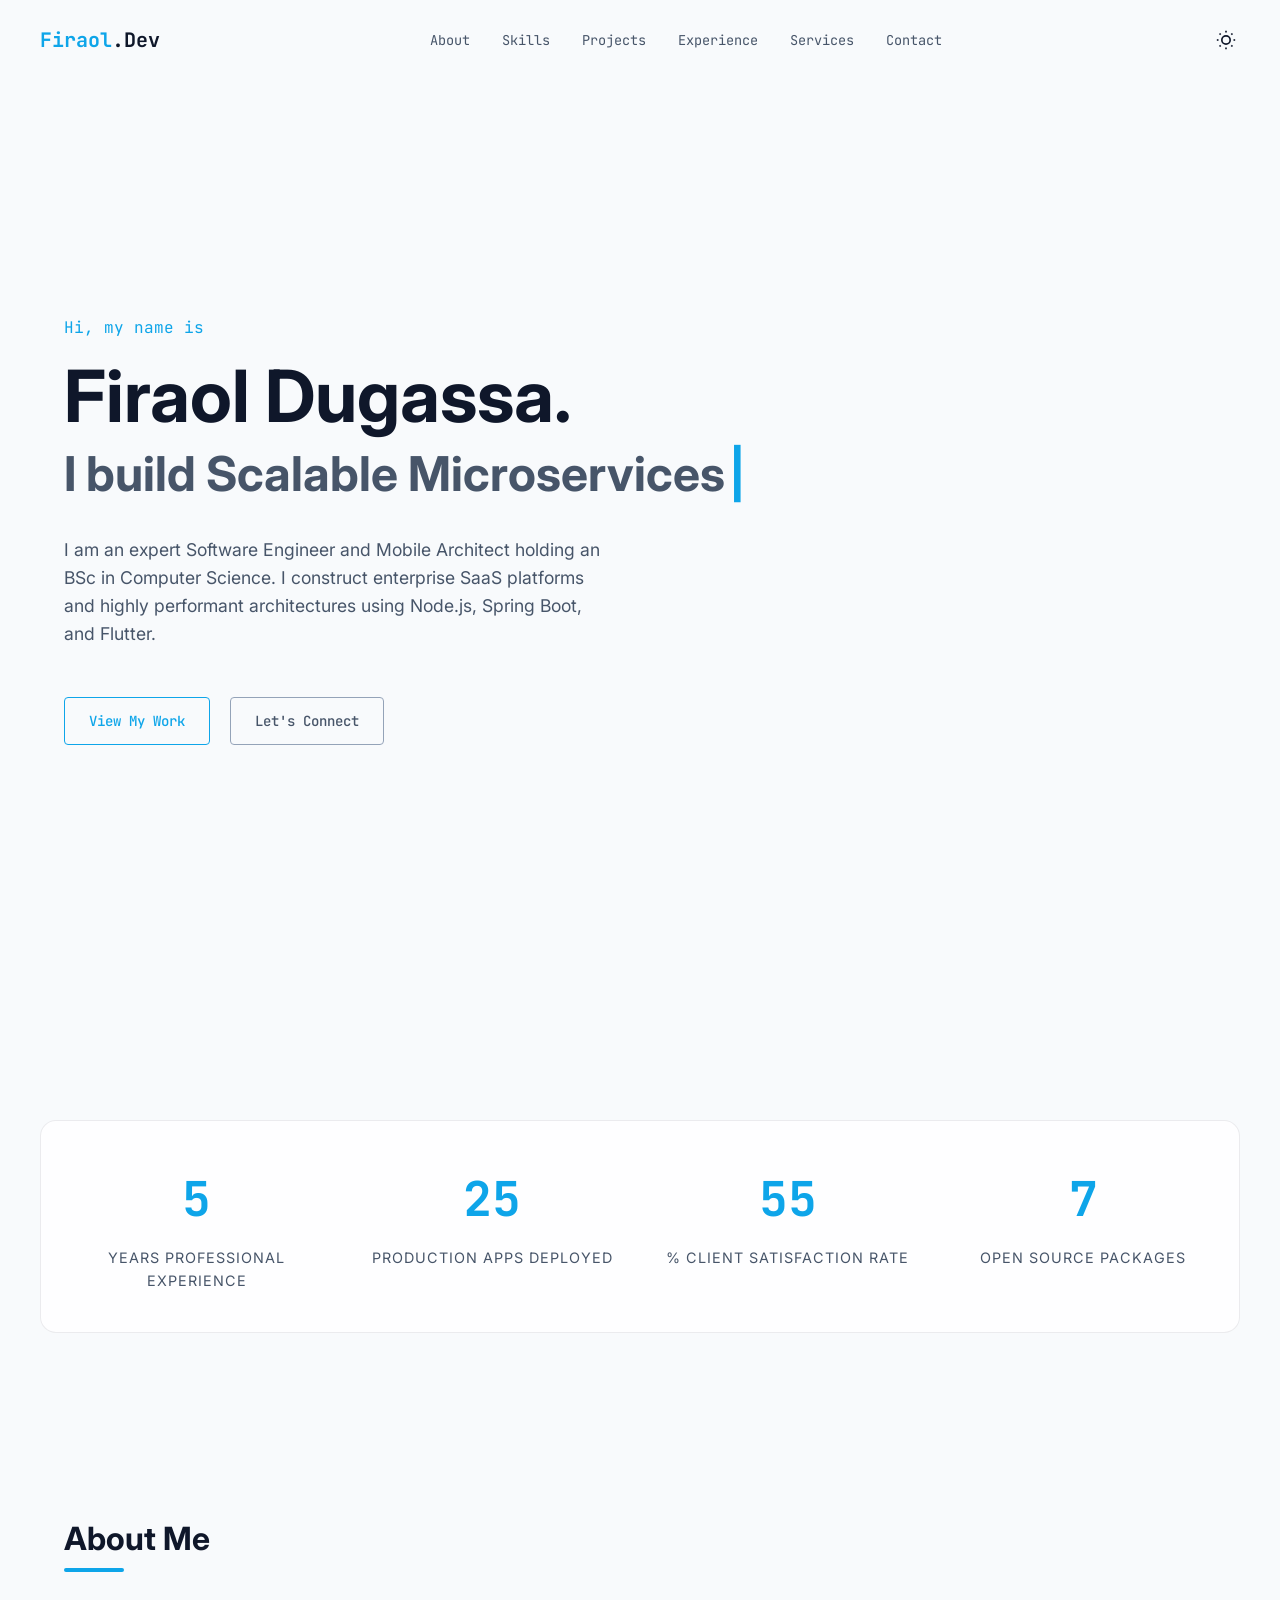
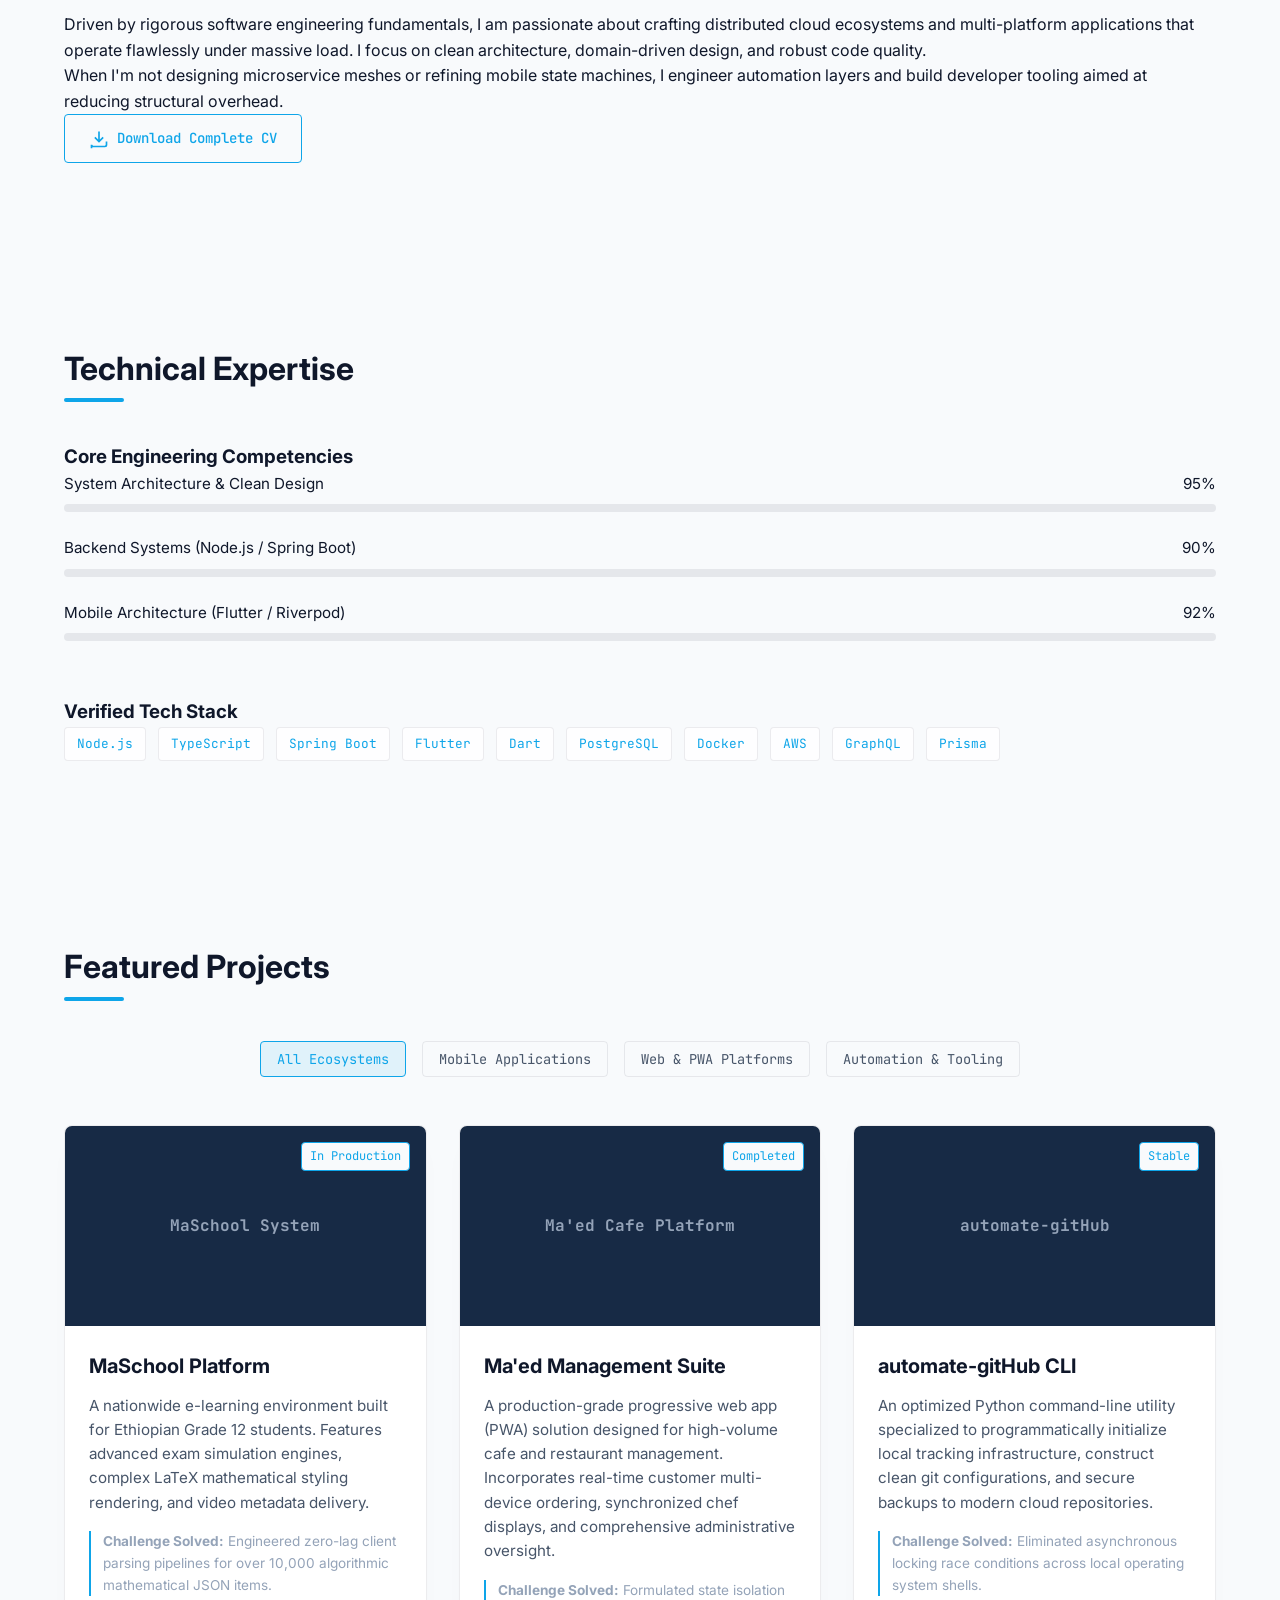
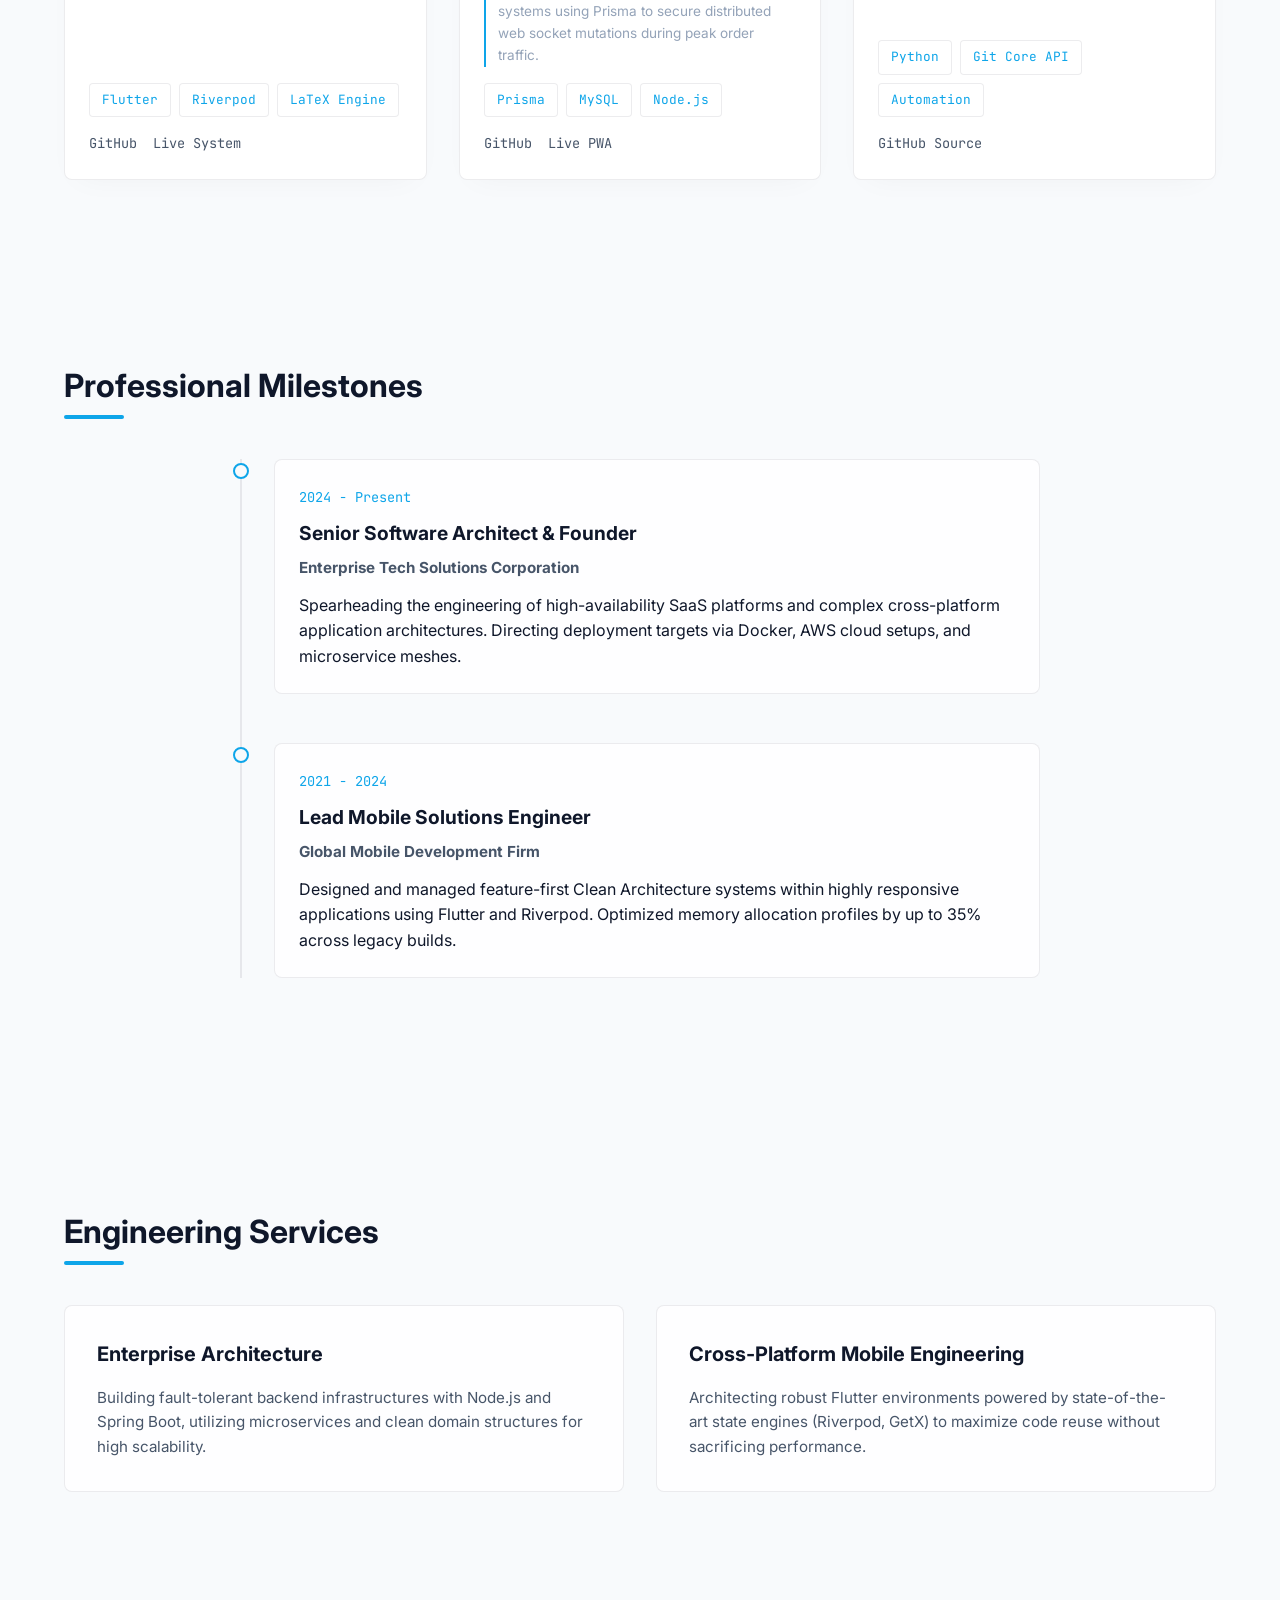
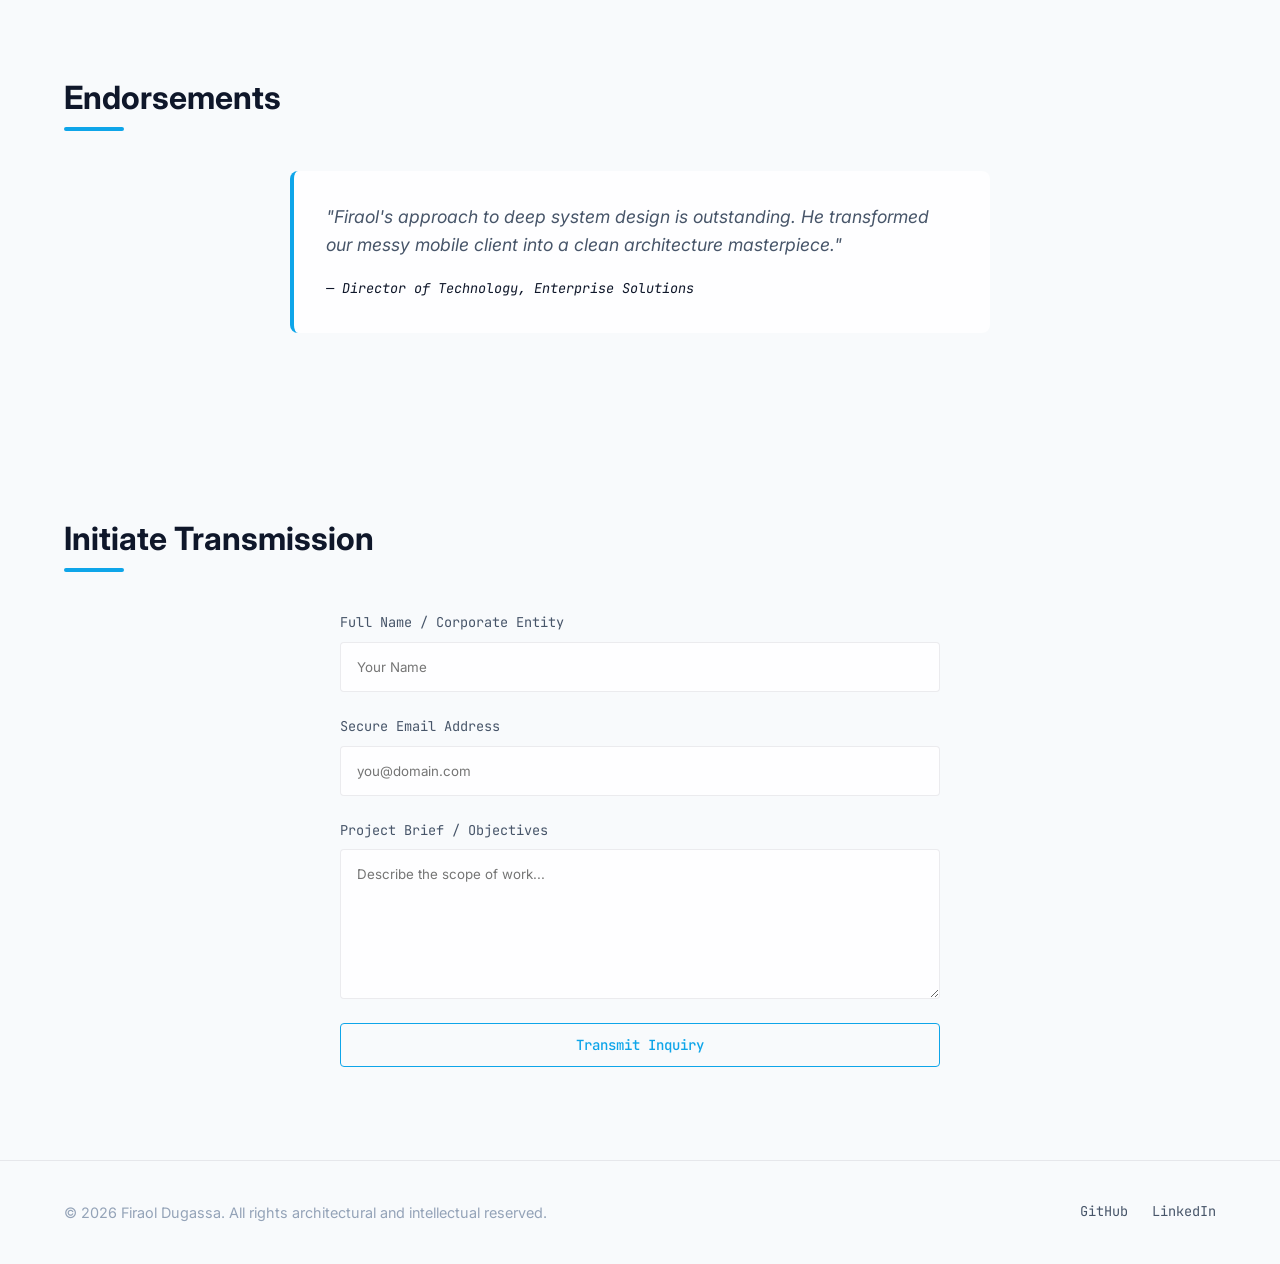
==== index.html @ d9a98ecd "link my actual resume to home" ====
<!DOCTYPE html>
<html lang="en" data-theme="dark">
<head>
    <meta charset="UTF-8">
    <meta name="viewport" content="width=device-width, initial-scale=1.0">
    <title>Firaol Dugassa | Software Engineer & Mobile Architect</title>
    <meta name="description" content="Professional portfolio of Firaol Dugassa, a Senior Software Engineer specializing in scalable enterprise systems, mobile architecture, and cloud solutions.">
    
    <link rel="preconnect" href="https://fonts.googleapis.com">
    <link rel="preconnect" href="https://fonts.gstatic.com" crossorigin>
    <link href="https://fonts.googleapis.com/css2?family=Inter:wght@300;400;500;600;700&family=JetBrains+Mono:wght@400;500&display=swap" rel="stylesheet">
    
    <link rel="stylesheet" href="css/style.css">
    <link rel="stylesheet" href="css/animations.css">
    <link rel="stylesheet" href="css/responsive.css">
</head>
<body>

    <a href="#main-content" class="skip-link">Skip to main content</a>

    <div class="preloader" id="preloader" aria-hidden="true">
        <div class="preloader__spinner" role="progressbar" aria-label="Loading page content"></div>
    </div>

    <header class="header" id="header">
        <div class="header__container">
            <a href="#" class="header__logo" aria-label="Firaol Dugassa Home">
                <span>Firaol</span>.Dev
            </a>
            
            <nav class="nav" id="nav-menu" aria-label="Main Navigation">
                <ul class="nav__list">
                    <li class="nav__item"><a href="#about" class="nav__link nav__link--active">About</a></li>
                    <li class="nav__item"><a href="#skills" class="nav__link">Skills</a></li>
                    <li class="nav__item"><a href="#projects" class="nav__link">Projects</a></li>
                    <li class="nav__item"><a href="#experience" class="nav__link">Experience</a></li>
                    <li class="nav__item"><a href="#services" class="nav__link">Services</a></li>
                    <li class="nav__item"><a href="#contact" class="nav__link">Contact</a></li>
                </ul>
            </nav>

            <div class="header__actions">
                <button class="theme-toggle" id="theme-toggle" aria-label="Toggle light/dark theme" title="Toggle Theme">
                    <svg class="theme-toggle__icon icon-sun" viewBox="0 0 24 24" width="20" height="20" fill="none" stroke="currentColor" stroke-width="2"><circle cx="12" cy="12" r="5"/><line x1="12" y1="1" x2="12" y2="3"/><line x1="12" y1="21" x2="12" y2="23"/><line x1="4.22" y1="4.22" x2="5.64" y2="5.64"/><line x1="18.36" y1="18.36" x2="19.78" y2="19.78"/><line x1="1" y1="12" x2="3" y2="12"/><line x1="21" y1="12" x2="23" y2="12"/><line x1="4.22" y1="19.78" x2="5.64" y2="18.36"/><line x1="18.36" y1="5.64" x2="19.78" y2="4.22"/></svg>
                    <svg class="theme-toggle__icon icon-moon" viewBox="0 0 24 24" width="20" height="20" fill="none" stroke="currentColor" stroke-width="2"><path d="M21 12.79A9 9 0 1 1 11.21 3 7 7 0 0 0 21 12.79z"/></svg>
                </button>
                <button class="burger" id="burger-menu" aria-expanded="false" aria-controls="nav-menu" aria-label="Toggle navigation menu">
                    <span class="burger__line"></span>
                    <span class="burger__line"></span>
                    <span class="burger__line"></span>
                </button>
            </div>
        </div>
    </header>

    <main id="main-content">
        <section class="hero section" id="hero">
            <div class="hero__container container">
                <div class="hero__content">
                    <span class="hero__subtitle scroll-reveal">Hi, my name is</span>
                    <h1 class="hero__title scroll-reveal">Firaol Dugassa.</h1>
                    <h2 class="hero__dynamic scroll-reveal">I build <span class="typing-text" data-words='["Scalable Microservices", "Robust Mobile Architectures", "High-Performance Cloud Systems"]'></span></h2>
                    <p class="hero__description scroll-reveal">
                        I am an expert Software Engineer and Mobile Architect holding an BSc in Computer Science. I construct enterprise SaaS platforms and highly performant architectures using Node.js, Spring Boot, and Flutter.
                    </p>
                    <div class="hero__actions scroll-reveal">
                        <a href="#projects" class="btn btn--primary ripple">View My Work</a>
                        <a href="#contact" class="btn btn--secondary ripple">Let's Connect</a>
                    </div>
                </div>
                <div class="hero__visual scroll-reveal">
                    <div class="hero__blob"></div>
                </div>
            </div>
        </section>

        <section class="stats section">
            <div class="stats__container container grid">
                <div class="stat-card">
                    <h3 class="stat-card__number" data-target="8">0</h3>
                    <p class="stat-card__label">Years Professional Experience</p>
                </div>
                <div class="stat-card">
                    <h3 class="stat-card__number" data-target="45">0</h3>
                    <p class="stat-card__label">Production Apps Deployed</p>
                </div>
                <div class="stat-card">
                    <h3 class="stat-card__number" data-target="99">0</h3>
                    <p class="stat-card__label">% Client Satisfaction Rate</p>
                </div>
                <div class="stat-card">
                    <h3 class="stat-card__number" data-target="12">0</h3>
                    <p class="stat-card__label">Open Source Packages</p>
                </div>
            </div>
        </section>

        <section class="about section" id="about">
            <div class="container">
                <h2 class="section-title">About Me</h2>
                <div class="about__grid grid">
                    <div class="about__text scroll-reveal">
                        <p>Driven by rigorous software engineering fundamentals, I am passionate about crafting distributed cloud ecosystems and multi-platform applications that operate flawlessly under massive load. I focus on clean architecture, domain-driven design, and robust code quality.</p>
                        <p>When I'm not designing microservice meshes or refining mobile state machines, I engineer automation layers and build developer tooling aimed at reducing structural overhead.</p>
                        <div class="about__meta">
                            <a href="assets/resume/FIRAOL DUGASSA LATEST.pdf" download class="btn btn--primary ripple">
                                <svg width="20" height="20" viewBox="0 0 24 24" fill="none" stroke="currentColor" stroke-width="2" style="margin-right:8px; vertical-align:middle;"><path d="M21 15v4a2 2 0 0 1-2 2H5a2 2 0 0 1-2-2v4M7 10l5 5 5-5M12 15V3"/></svg>
                                Download Complete CV
                            </a>
                        </div>
                    </div>
                </div>
            </div>
        </section>

        <section class="skills section" id="skills">
            <div class="container">
                <h2 class="section-title">Technical Expertise</h2>
                
                <div class="skills__grid grid">
                    <div class="skills__bars scroll-reveal">
                        <h3 class="skills__subtitle">Core Engineering Competencies</h3>
                        
                        <div class="skill-bar">
                            <div class="skill-bar__info">
                                <span class="skill-bar__name">System Architecture & Clean Design</span>
                                <span class="skill-bar__percentage">95%</span>
                            </div>
                            <div class="skill-bar__progress"><div class="skill-bar__fill" data-progress="95%"></div></div>
                        </div>

                        <div class="skill-bar">
                            <div class="skill-bar__info">
                                <span class="skill-bar__name">Backend Systems (Node.js / Spring Boot)</span>
                                <span class="skill-bar__percentage">90%</span>
                            </div>
                            <div class="skill-bar__progress"><div class="skill-bar__fill" data-progress="90%"></div></div>
                        </div>

                        <div class="skill-bar">
                            <div class="skill-bar__info">
                                <span class="skill-bar__name">Mobile Architecture (Flutter / Riverpod)</span>
                                <span class="skill-bar__percentage">92%</span>
                            </div>
                            <div class="skill-bar__progress"><div class="skill-bar__fill" data-progress="92%"></div></div>
                        </div>
                    </div>

                    <div class="skills__stack scroll-reveal">
                        <h3 class="skills__subtitle">Verified Tech Stack</h3>
                        <div class="tech-tags">
                            <span class="tech-tag">Node.js</span>
                            <span class="tech-tag">TypeScript</span>
                            <span class="tech-tag">Spring Boot</span>
                            <span class="tech-tag">Flutter</span>
                            <span class="tech-tag">Dart</span>
                            <span class="tech-tag">PostgreSQL</span>
                            <span class="tech-tag">Docker</span>
                            <span class="tech-tag">AWS</span>
                            <span class="tech-tag">GraphQL</span>
                            <span class="tech-tag">Prisma</span>
                        </div>
                    </div>
                </div>
            </div>
        </section>

        <section class="projects section" id="projects">
            <div class="container">
                <h2 class="section-title">Featured Projects</h2>
                
                <div class="portfolio__filters" role="tablist" aria-label="Project Filters">
                    <button class="filter-btn filter-btn--active" role="tab" aria-selected="true" data-filter="all">All Ecosystems</button>
                    <button class="filter-btn" role="tab" aria-selected="false" data-filter="mobile">Mobile Applications</button>
                    <button class="filter-btn" role="tab" aria-selected="false" data-filter="web">Web & PWA Platforms</button>
                    <button class="filter-btn" role="tab" aria-selected="false" data-filter="automation">Automation & Tooling</button>
                </div>

                <div class="projects__grid grid" id="projects-container">
                    
                    <article class="project-card" data-category="mobile">
                        <div class="project-card__image-wrapper">
                            <div class="project-card__placeholder-img">MaSchool System</div>
                            <span class="project-card__badge">In Production</span>
                        </div>
                        <div class="project-card__content">
                            <h3 class="project-card__title">MaSchool Platform</h3>
                            <p class="project-card__desc">A nationwide e-learning environment built for Ethiopian Grade 12 students. Features advanced exam simulation engines, complex LaTeX mathematical styling rendering, and video metadata delivery.</p>
                            <div class="project-card__specs">
                                <strong>Challenge Solved:</strong> Engineered zero-lag client parsing pipelines for over 10,000 algorithmic mathematical JSON items.
                            </div>
                            <div class="project-card__tags">
                                <span class="tech-tag">Flutter</span>
                                <span class="tech-tag">Riverpod</span>
                                <span class="tech-tag">LaTeX Engine</span>
                            </div>
                            <div class="project-card__links">
                                <a href="https://github.com" class="project-card__link" target="_blank" rel="noopener">GitHub</a>
                                <a href="https://demo.com" class="project-card__link project-card__link--live" target="_blank" rel="noopener">Live System</a>
                            </div>
                        </div>
                    </article>

                    <article class="project-card" data-category="web">
                        <div class="project-card__image-wrapper">
                            <div class="project-card__placeholder-img">Ma'ed Cafe Platform</div>
                            <span class="project-card__badge">Completed</span>
                        </div>
                        <div class="project-card__content">
                            <h3 class="project-card__title">Ma'ed Management Suite</h3>
                            <p class="project-card__desc">A production-grade progressive web app (PWA) solution designed for high-volume cafe and restaurant management. Incorporates real-time customer multi-device ordering, synchronized chef displays, and comprehensive administrative oversight.</p>
                            <div class="project-card__specs">
                                <strong>Challenge Solved:</strong> Formulated state isolation systems using Prisma to secure distributed web socket mutations during peak order traffic.
                            </div>
                            <div class="project-card__tags">
                                <span class="tech-tag">Prisma</span>
                                <span class="tech-tag">MySQL</span>
                                <span class="tech-tag">Node.js</span>
                            </div>
                            <div class="project-card__links">
                                <a href="https://github.com" class="project-card__link" target="_blank" rel="noopener">GitHub</a>
                                <a href="https://demo.com" class="project-card__link project-card__link--live" target="_blank" rel="noopener">Live PWA</a>
                            </div>
                        </div>
                    </article>

                    <article class="project-card" data-category="automation">
                        <div class="project-card__image-wrapper">
                            <div class="project-card__placeholder-img">automate-gitHub</div>
                            <span class="project-card__badge">Stable</span>
                        </div>
                        <div class="project-card__content">
                            <h3 class="project-card__title">automate-gitHub CLI</h3>
                            <p class="project-card__desc">An optimized Python command-line utility specialized to programmatically initialize local tracking infrastructure, construct clean git configurations, and secure backups to modern cloud repositories.</p>
                            <div class="project-card__specs">
                                <strong>Challenge Solved:</strong> Eliminated asynchronous locking race conditions across local operating system shells.
                            </div>
                            <div class="project-card__tags">
                                <span class="tech-tag">Python</span>
                                <span class="tech-tag">Git Core API</span>
                                <span class="tech-tag">Automation</span>
                            </div>
                            <div class="project-card__links">
                                <a href="https://github.com" class="project-card__link" target="_blank" rel="noopener">GitHub Source</a>
                            </div>
                        </div>
                    </article>

                </div>
            </div>
        </section>

        <section class="experience section" id="experience">
            <div class="container">
                <h2 class="section-title">Professional Milestones</h2>
                <div class="timeline">
                    
                    <div class="timeline__item scroll-reveal">
                        <div class="timeline__marker"></div>
                        <div class="timeline__content">
                            <span class="timeline__date">2024 - Present</span>
                            <h3 class="timeline__title">Senior Software Architect & Founder</h3>
                            <h4 class="timeline__company">Enterprise Tech Solutions Corporation</h4>
                            <p>Spearheading the engineering of high-availability SaaS platforms and complex cross-platform application architectures. Directing deployment targets via Docker, AWS cloud setups, and microservice meshes.</p>
                        </div>
                    </div>

                    <div class="timeline__item scroll-reveal">
                        <div class="timeline__marker"></div>
                        <div class="timeline__content">
                            <span class="timeline__date">2021 - 2024</span>
                            <h3 class="timeline__title">Lead Mobile Solutions Engineer</h3>
                            <h4 class="timeline__company">Global Mobile Development Firm</h4>
                            <p>Designed and managed feature-first Clean Architecture systems within highly responsive applications using Flutter and Riverpod. Optimized memory allocation profiles by up to 35% across legacy builds.</p>
                        </div>
                    </div>

                </div>
            </div>
        </section>

        <section class="services section" id="services">
            <div class="container">
                <h2 class="section-title">Engineering Services</h2>
                <div class="services__grid grid">
                    <div class="service-card scroll-reveal">
                        <h3 class="service-card__title">Enterprise Architecture</h3>
                        <p class="service-card__desc">Building fault-tolerant backend infrastructures with Node.js and Spring Boot, utilizing microservices and clean domain structures for high scalability.</p>
                    </div>
                    <div class="service-card scroll-reveal">
                        <h3 class="service-card__title">Cross-Platform Mobile Engineering</h3>
                        <p class="service-card__desc">Architecting robust Flutter environments powered by state-of-the-art state engines (Riverpod, GetX) to maximize code reuse without sacrificing performance.</p>
                    </div>
                </div>
            </div>
        </section>

        <section class="testimonials section">
            <div class="container">
                <h2 class="section-title">Endorsements</h2>
                <div class="testimonials__grid grid scroll-reveal">
                    <blockquote class="testimonial">
                        <p class="testimonial__text">"Firaol's approach to deep system design is outstanding. He transformed our messy mobile client into a clean architecture masterpiece."</p>
                        <cite class="testimonial__author">— Director of Technology, Enterprise Solutions</cite>
                    </blockquote>
                </div>
            </div>
        </section>

        <section class="contact section" id="contact">
            <div class="container">
                <h2 class="section-title">Initiate Transmission</h2>
                <div class="contact__grid grid">
                    <form class="contact__form form scroll-reveal" id="contact-form" autocomplete="off">
                        <div class="form__group">
                            <label for="form-name" class="form__label">Full Name / Corporate Entity</label>
                            <input type="text" id="form-name" name="name" class="form__input" placeholder="Your Name" required>
                        </div>
                        <div class="form__group">
                            <label for="form-email" class="form__label">Secure Email Address</label>
                            <input type="email" id="form-email" name="email" class="form__input" placeholder="you@domain.com" required>
                        </div>
                        <div class="form__group">
                            <label for="form-message" class="form__label">Project Brief / Objectives</label>
                            <textarea id="form-message" name="message" class="form__input form__input--textarea" placeholder="Describe the scope of work..." required></textarea>
                        </div>
                        <button type="submit" class="btn btn--primary ripple">Transmit Inquiry</button>
                        <div class="form__status" id="form-status" role="alert" aria-live="polite"></div>
                    </form>
                </div>
            </div>
        </section>
    </main>

    <footer class="footer">
        <div class="footer__container container grid">
            <p class="footer__copy">&copy; 2026 Firaol Dugassa. All rights architectural and intellectual reserved.</p>
            <div class="footer__socials">
                <a href="https://github.com" class="footer__social-link" target="_blank" rel="noopener" aria-label="GitHub Developer Profile">GitHub</a>
                <a href="https://linkedin.com" class="footer__social-link" target="_blank" rel="noopener" aria-label="LinkedIn Professional Network">LinkedIn</a>
            </div>
        </div>
    </footer>

    <button class="back-to-top" id="back-to-top" aria-label="Scroll back to top of page" aria-hidden="true">&#8593;</button>

    <script src="js/theme.js"></script>
    <script src="js/animations.js"></script>
    <script src="js/portfolio.js"></script>
    <script src="js/main.js"></script>
</body>
</html>
---- css/style.css ----
/* ==========================================================================
   DESIGN SYSTEM SPECIFICATIONS (8px Grid, Premium Fluid Color Palette)
   ========================================================================== */
:root {
    /* Color Tokens - Dark Mode Core */
    --bg-base: #0a192f;
    --bg-surface: rgba(16, 28, 48, 0.7);
    --bg-card: rgba(23, 42, 69, 0.7);
    --border-color: rgba(100, 255, 218, 0.1);
    
    --text-primary: #f4f6f9;
    --text-secondary: #8892b0;
    --text-muted: #606a86;
    
    --accent: #64ffda;
    --accent-rgb: 100, 255, 218;
    --accent-hover: rgba(100, 255, 218, 0.15);
    --shadow-sm: rgba(2, 12, 27, 0.7);
    
    /* Typography Layout System */
    --font-sans: 'Inter', -apple-system, system-ui, sans-serif;
    --font-mono: 'JetBrains Mono', monospace;
    
    /* Border Radius Specs */
    --radius-sm: 4px;
    --radius-md: 8px;
    --radius-lg: 16px;
    
    --transition-smooth: all 0.3s cubic-bezier(0.25, 0.8, 0.25, 1);
}

/* Light Theme Variable Overrides */
[data-theme="light"] {
    --bg-base: #f8fafc;
    --bg-surface: rgba(255, 255, 255, 0.8);
    --bg-card: #ffffff;
    --border-color: rgba(15, 23, 42, 0.08);
    
    --text-primary: #0f172a;
    --text-secondary: #475569;
    --text-muted: #94a3b8;
    
    --accent: #0ea5e9;
    --accent-rgb: 14, 165, 233;
    --accent-hover: rgba(14, 165, 233, 0.1);
    --shadow-sm: rgba(0, 0, 0, 0.05);
}

/* Document Resets */
*, *::before, *::after {
    box-sizing: border-box;
    margin: 0;
    padding: 0;
}

html {
    scroll-behavior: smooth;
    font-size: 16px;
    -webkit-font-smoothing: antialiased;
}

body {
    background-color: var(--bg-base);
    color: var(--text-primary);
    font-family: var(--font-sans);
    line-height: 1.6;
    overflow-x: hidden;
    transition: background-color 0.4s ease, color 0.4s ease;
}

/* Layout Utilities */
.container {
    width: 100%;
    max-width: 1200px;
    margin: 0 auto;
    padding: 0 24px;
}

.grid {
    display: grid;
    gap: 32px;
}

.section {
    padding: 120px 0 60px 0;
}

.section-title {
    font-size: 2rem;
    font-weight: 700;
    margin-bottom: 48px;
    position: relative;
    display: inline-block;
}

.section-title::after {
    content: '';
    position: absolute;
    bottom: -8px;
    left: 0;
    width: 60px;
    height: 4px;
    background-color: var(--accent);
    border-radius: var(--radius-sm);
}

/* Accessibility Skip Link */
.skip-link {
    position: absolute;
    top: -100px;
    left: 24px;
    background: var(--accent);
    color: var(--bg-base);
    padding: 8px 16px;
    z-index: 2000;
    font-weight: bold;
    transition: top 0.2s ease;
}
.skip-link:focus { top: 24px; }

/* ==========================================================================
   COMPONENT STYLING (BEM Naming Standard Architecture)
   ========================================================================== */

/* Button System */
.btn {
    display: inline-flex;
    align-items: center;
    justify-content: center;
    padding: 12px 24px;
    font-family: var(--font-mono);
    font-size: 0.875rem;
    font-weight: 500;
    border-radius: var(--radius-sm);
    text-decoration: none;
    cursor: pointer;
    transition: var(--transition-smooth);
    position: relative;
    overflow: hidden;
}

.btn--primary {
    background: transparent;
    color: var(--accent);
    border: 1px solid var(--accent);
}

.btn--primary:hover {
    background: var(--accent-hover);
}

.btn--secondary {
    background: transparent;
    color: var(--text-secondary);
    border: 1px solid var(--text-muted);
    margin-left: 16px;
}

/* Preloader UI */
.preloader {
    position: fixed;
    top: 0; left: 0; width: 100%; height: 100%;
    background-color: var(--bg-base);
    z-index: 3000;
    display: flex;
    align-items: center;
    justify-content: center;
    transition: opacity 0.5s ease, visibility 0.5s ease;
}
.preloader--hidden {
    opacity: 0;
    visibility: hidden;
    pointer-events: none;
}
.preloader__spinner {
    width: 48px; height: 48px;
    border: 3px solid var(--border-color);
    border-top-color: var(--accent);
    border-radius: 50%;
    animation: spin 1s linear infinite;
}

/* Premium Navigation Header */
.header {
    position: fixed;
    top: 0; left: 0; width: 100%;
    z-index: 1000;
    background-color: transparent;
    transition: var(--transition-smooth);
}

.header--sticky {
    background-color: var(--bg-surface);
    backdrop-filter: blur(12px);
    -webkit-backdrop-filter: blur(12px);
    box-shadow: 0 10px 30px -10px var(--shadow-sm);
    border-bottom: 1px solid var(--border-color);
    padding: 8px 0;
}

.header__container {
    display: flex;
    align-items: center;
    justify-content: space-between;
    height: 80px;
    max-width: 1300px;
    margin: 0 auto;
    padding: 0 40px;
}

.header__logo {
    font-family: var(--font-mono);
    font-size: 1.25rem;
    font-weight: 700;
    color: var(--text-primary);
    text-decoration: none;
}
.header__logo span { color: var(--accent); }

.nav__list {
    display: flex;
    list-style: none;
    gap: 32px;
}

.nav__link {
    color: var(--text-secondary);
    font-family: var(--font-mono);
    font-size: 0.85rem;
    text-decoration: none;
    transition: var(--transition-smooth);
}
.nav__link:hover, .nav__link--active {
    color: var(--accent);
}

.header__actions {
    display: flex;
    align-items: center;
    gap: 24px;
}

/* Mode Switch Toggler */
.theme-toggle {
    background: none; border: none;
    color: var(--text-primary);
    cursor: pointer;
    padding: 4px;
}
.theme-toggle .icon-sun { display: none; }
[data-theme="light"] .theme-toggle .icon-sun { display: block; }
[data-theme="light"] .theme-toggle .icon-moon { display: none; }

/* Responsive Burger Control */
.burger {
    display: none;
    background: none; border: none;
    cursor: pointer;
    flex-direction: column;
    gap: 6px;
    z-index: 1100;
}
.burger__line {
    width: 24px; height: 2px;
    background-color: var(--text-primary);
    transition: var(--transition-smooth);
}

/* Hero UI Section Styling */
.hero__container {
    display: flex;
    align-items: center;
    min-height: calc(100vh - 80px);
}
.hero__content { flex: 1; }
.hero__subtitle {
    font-family: var(--font-mono);
    color: var(--accent);
    font-size: 1rem;
    margin-bottom: 16px;
    display: block;
}
.hero__title {
    font-size: clamp(2.5rem, 6vw, 4.5rem);
    font-weight: 700;
    color: var(--text-primary);
    line-height: 1.1;
}
.hero__dynamic {
    font-size: clamp(1.8rem, 4vw, 3rem);
    color: var(--text-secondary);
    margin-bottom: 24px;
}
.hero__description {
    max-width: 540px;
    color: var(--text-secondary);
    font-size: 1.1rem;
    margin-bottom: 48px;
}

/* Statistics Counter Cards */
.stats__container {
    grid-template-columns: repeat(auto-fit, minmax(220px, 1fr));
    padding: 40px 24px;
    background-color: var(--bg-surface);
    border-radius: var(--radius-lg);
    border: 1px solid var(--border-color);
}
.stat-card { text-align: center; }
.stat-card__number {
    font-size: 3rem;
    font-weight: 700;
    color: var(--accent);
    font-family: var(--font-mono);
}
.stat-card__label {
    color: var(--text-secondary);
    font-size: 0.9rem;
    text-transform: uppercase;
    letter-spacing: 1px;
    margin-top: 8px;
}

/* Skill Engine Interface Components */
.skill-bar { margin-bottom: 24px; }
.skill-bar__info {
    display: flex; justify-content: space-between;
    margin-bottom: 8px;
    font-size: 0.95rem;
}
.skill-bar__progress {
    height: 8px; background-color: var(--border-color);
    border-radius: var(--radius-sm); overflow: hidden;
}
.skill-bar__fill {
    height: 100%; background-color: var(--accent);
    width: 0; transition: width 1.5s cubic-bezier(0.1, 1, 0.1, 1);
}
.tech-tags { display: flex; flex-wrap: wrap; gap: 12px; }
.tech-tag {
    font-family: var(--font-mono);
    font-size: 0.8rem;
    padding: 6px 12px;
    background-color: var(--bg-surface);
    color: var(--accent);
    border: 1px solid var(--border-color);
    border-radius: var(--radius-sm);
}

/* Premium Project Filter Subsystem */
.portfolio__filters {
    display: flex; justify-content: center;
    gap: 16px; margin-bottom: 48px;
}
.filter-btn {
    background: transparent; border: 1px solid var(--border-color);
    color: var(--text-secondary); padding: 8px 16px;
    font-family: var(--font-mono); font-size: 0.85rem;
    cursor: pointer; border-radius: var(--radius-sm);
    transition: var(--transition-smooth);
}
.filter-btn--active, .filter-btn:hover {
    border-color: var(--accent); color: var(--accent);
    background-color: var(--accent-hover);
}

/* Glassmorphism Project Cards Layout */
.projects__grid {
    grid-template-columns: repeat(auto-fit, minmax(340px, 1fr));
}
.project-card {
    background: var(--bg-card);
    border: 1px solid var(--border-color);
    border-radius: var(--radius-md);
    overflow: hidden;
    box-shadow: 0 10px 30px -15px var(--shadow-sm);
    transition: var(--transition-smooth);
    display: flex; flex-direction: column;
}
.project-card:hover {
    transform: translateY(-8px);
    border-color: rgba(100, 255, 218, 0.3);
}
.project-card__image-wrapper {
    position: relative; height: 200px; background: #172a45;
}
.project-card__placeholder-img {
    width: 100%; height: 100%; display: flex;
    align-items: center; justify-content: center;
    font-family: var(--font-mono); color: var(--text-muted);
    font-weight: bold;
}
.project-card__badge {
    position: absolute; top: 16px; right: 16px;
    background-color: var(--bg-base); color: var(--accent);
    border: 1px solid var(--accent); font-size: 0.75rem;
    font-family: var(--font-mono); padding: 4px 8px; border-radius: var(--radius-sm);
}
.project-card__content { padding: 24px; flex-grow: 1; display: flex; flex-direction: column; }
.project-card__title { font-size: 1.25rem; margin-bottom: 12px; color: var(--text-primary); }
.project-card__desc { color: var(--text-secondary); font-size: 0.95rem; margin-bottom: 16px; }
.project-card__specs {
    font-size: 0.85rem; color: var(--text-muted);
    border-left: 2px solid var(--accent); padding-left: 12px; margin-bottom: 16px;
}
.project-card__tags { display: flex; flex-wrap: wrap; gap: 8px; margin-top: auto; margin-bottom: 16px;}
.project-card__links { display: flex; gap: 16px; }
.project-card__link {
    font-family: var(--font-mono); font-size: 0.85rem;
    color: var(--text-secondary); text-decoration: none;
}
.project-card__link:hover { color: var(--accent); }

/* Enterprise Experience Timeline Components */
.timeline {
    position: relative; max-width: 800px; margin: 0 auto;
    padding-left: 32px; border-left: 2px solid var(--border-color);
}
.timeline__item { position: relative; margin-bottom: 48px; }
.timeline__marker {
    position: absolute; left: -41px; top: 4px;
    width: 16px; height: 16px; border-radius: 50%;
    background-color: var(--bg-base); border: 2px solid var(--accent);
}
.timeline__content {
    background: var(--bg-surface); padding: 24px;
    border: 1px solid var(--border-color); border-radius: var(--radius-md);
}
.timeline__date { font-family: var(--font-mono); font-size: 0.85rem; color: var(--accent); }
.timeline__title { font-size: 1.2rem; margin: 8px 0; }
.timeline__company { font-size: 0.95rem; color: var(--text-secondary); margin-bottom: 12px; }

/* Service Cards Structure */
.services__grid { grid-template-columns: repeat(auto-fit, minmax(280px, 1fr)); }
.service-card {
    background: var(--bg-surface); padding: 32px;
    border: 1px solid var(--border-color); border-radius: var(--radius-md);
    transition: var(--transition-smooth);
}
.service-card:hover { border-color: var(--accent); transform: translateY(-4px); }
.service-card__title { font-size: 1.25rem; margin-bottom: 16px; }
.service-card__desc { color: var(--text-secondary); font-size: 0.95rem; }

/* Testimonials Rendering Grid */
.testimonials__grid { grid-template-columns: 1fr; max-width: 700px; margin: 0 auto; }
.testimonial { background: var(--bg-surface); padding: 32px; border-radius: var(--radius-md); border-left: 4px solid var(--accent); }
.testimonial__text { font-style: italic; font-size: 1.1rem; color: var(--text-secondary); margin-bottom: 16px; }
.testimonial__author { font-family: var(--font-mono); font-size: 0.85rem; color: var(--text-primary); }

/* Modular Input Forms */
.contact__grid { max-width: 600px; margin: 0 auto; }
.form { display: flex; flex-direction: column; gap: 24px; }
.form__group { display: flex; flex-direction: column; gap: 8px; }
.form__label { font-family: var(--font-mono); font-size: 0.85rem; color: var(--text-secondary); }
.form__input {
    background-color: var(--bg-surface); border: 1px solid var(--border-color);
    color: var(--text-primary); padding: 16px; font-family: var(--font-sans);
    border-radius: var(--radius-sm); transition: var(--transition-smooth);
}
.form__input:focus { outline: none; border-color: var(--accent); }
.form__input--textarea { min-height: 150px; resize: vertical; }
.form__status { font-family: var(--font-mono); font-size: 0.85rem; margin-top: 8px; }
.form__status--success { color: var(--accent); }
.form__status--error { color: #ff6b6b; }

/* Back-to-Top Global Control Button */
.back-to-top {
    position: fixed; bottom: 40px; right: 40px;
    background-color: var(--accent); color: var(--bg-base);
    border: none; width: 48px; height: 48px; border-radius: 50%;
    cursor: pointer; display: flex; align-items: center; justify-content: center;
    box-shadow: 0 10px 30px var(--shadow-sm); z-index: 999;
    opacity: 0; visibility: hidden; transition: var(--transition-smooth);
}
.back-to-top--visible { opacity: 1; visibility: visible; }

/* Global Footer Construction */
.footer { border-top: 1px solid var(--border-color); padding: 40px 0; background-color: var(--bg-base); }
.footer__container { display: flex; justify-content: space-between; align-items: center; }
.footer__copy { font-size: 0.9rem; color: var(--text-muted); }
.footer__socials { display: flex; gap: 24px; }
.footer__social-link { color: var(--text-secondary); text-decoration: none; font-family: var(--font-mono); font-size: 0.85rem; }
.footer__social-link:hover { color: var(--accent); }

@keyframes spin { 100% { transform: rotate(360deg); } }
---- css/animations.css ----
/* ==========================================================================
   PERFORMANCE-OPTIMIZED SMOOTH CSS3 TRANSITIONS & HARDWARE ACCELERATION
   ========================================================================== */

/* Structural Scroll Interceptors */
.scroll-reveal {
    opacity: 0;
    transform: translateY(30px);
    transition: opacity 0.8s cubic-bezier(0.25, 1, 0.5, 1), 
                transform 0.8s cubic-bezier(0.25, 1, 0.5, 1);
    will-change: transform, opacity;
}

.scroll-reveal--visible {
    opacity: 1;
    transform: translateY(0);
}

/* Typing Effect Cursor Logic */
.typing-text::after {
    content: '|';
    animation: blink 0.75s step-end infinite;
    color: var(--accent);
    margin-left: 4px;
}

@keyframes blink {
    from, to { color: transparent }
    50% { color: var(--accent); }
}

/* UI Ripple Asset Elements */
.ripple-effect {
    position: absolute;
    border-radius: 50%;
    background: rgba(100, 255, 218, 0.3);
    transform: scale(0);
    animation: ripple-animation 0.6s linear;
    pointer-events: none;
}

@keyframes ripple-animation {
    to {
        transform: scale(4);
        opacity: 0;
    }
}
---- css/responsive.css ----
/* ==========================================================================
   CROSS-ENVIRONMENT MOBILE-FIRST RESPONSIVE MEDIA BREAKPOINTS
   ========================================================================== */

@media (max-width: 1024px) {
    .header__container { padding: 0 24px; }
    .hero__container { flex-direction: column; text-align: center; padding-top: 60px; }
    .hero__description { margin: 0 auto 48px auto; }
}

@media (max-width: 768px) {
    .section { padding: 80px 0 40px 0; }
    
    /* Reveal Mobile Navigation Controls */
    .burger { display: flex; }
    
    .nav {
        position: fixed; top: 0; right: -100%; width: 300px; height: 100vh;
        background-color: var(--bg-card); backdrop-filter: blur(20px);
        box-shadow: -10px 0 30px var(--shadow-sm); z-index: 1000;
        display: flex; align-items: center; justify-content: center;
        transition: right 0.4s cubic-bezier(0.25, 0.8, 0.25, 1);
    }
    
    .nav--open { right: 0; }
    .nav__list { flex-direction: column; align-items: center; gap: 40px; }
    .nav__link { font-size: 1.2rem; }
    
    .footer__container { flex-direction: column; gap: 24px; text-align: center; }
}
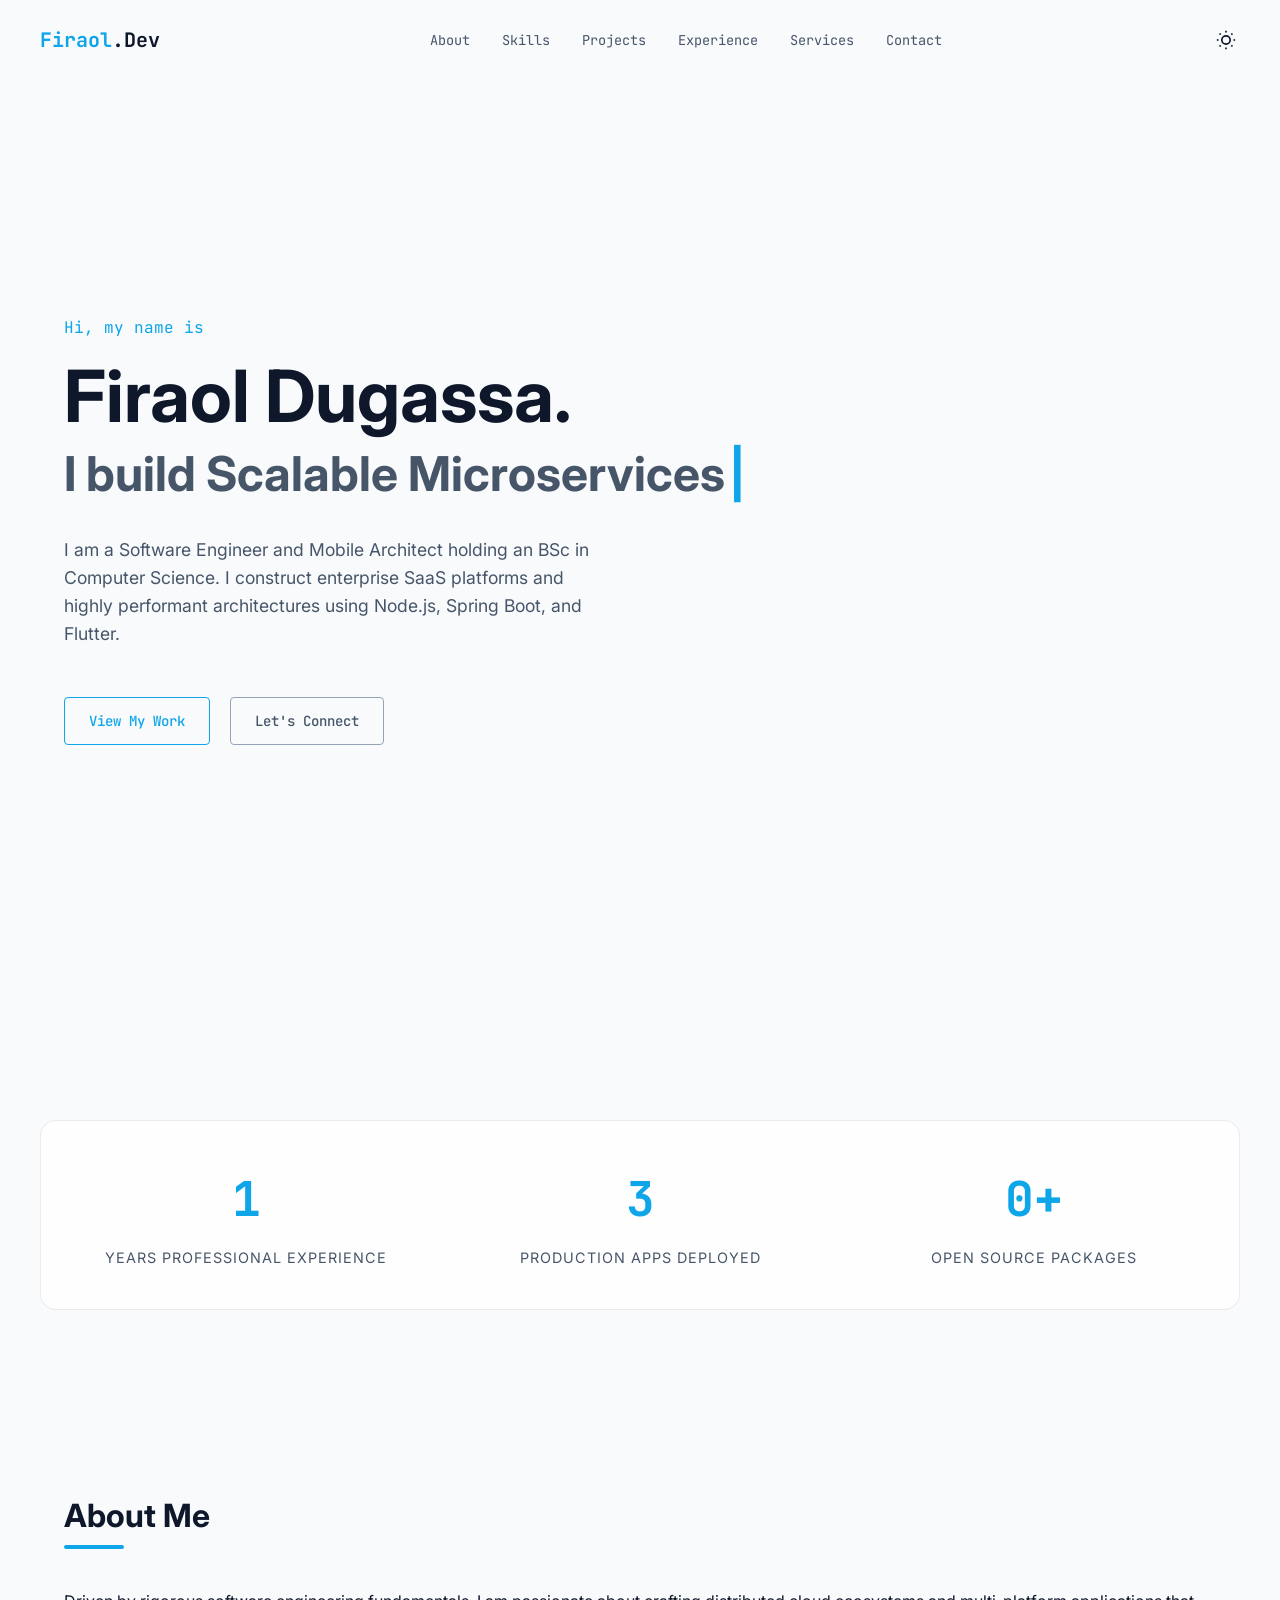
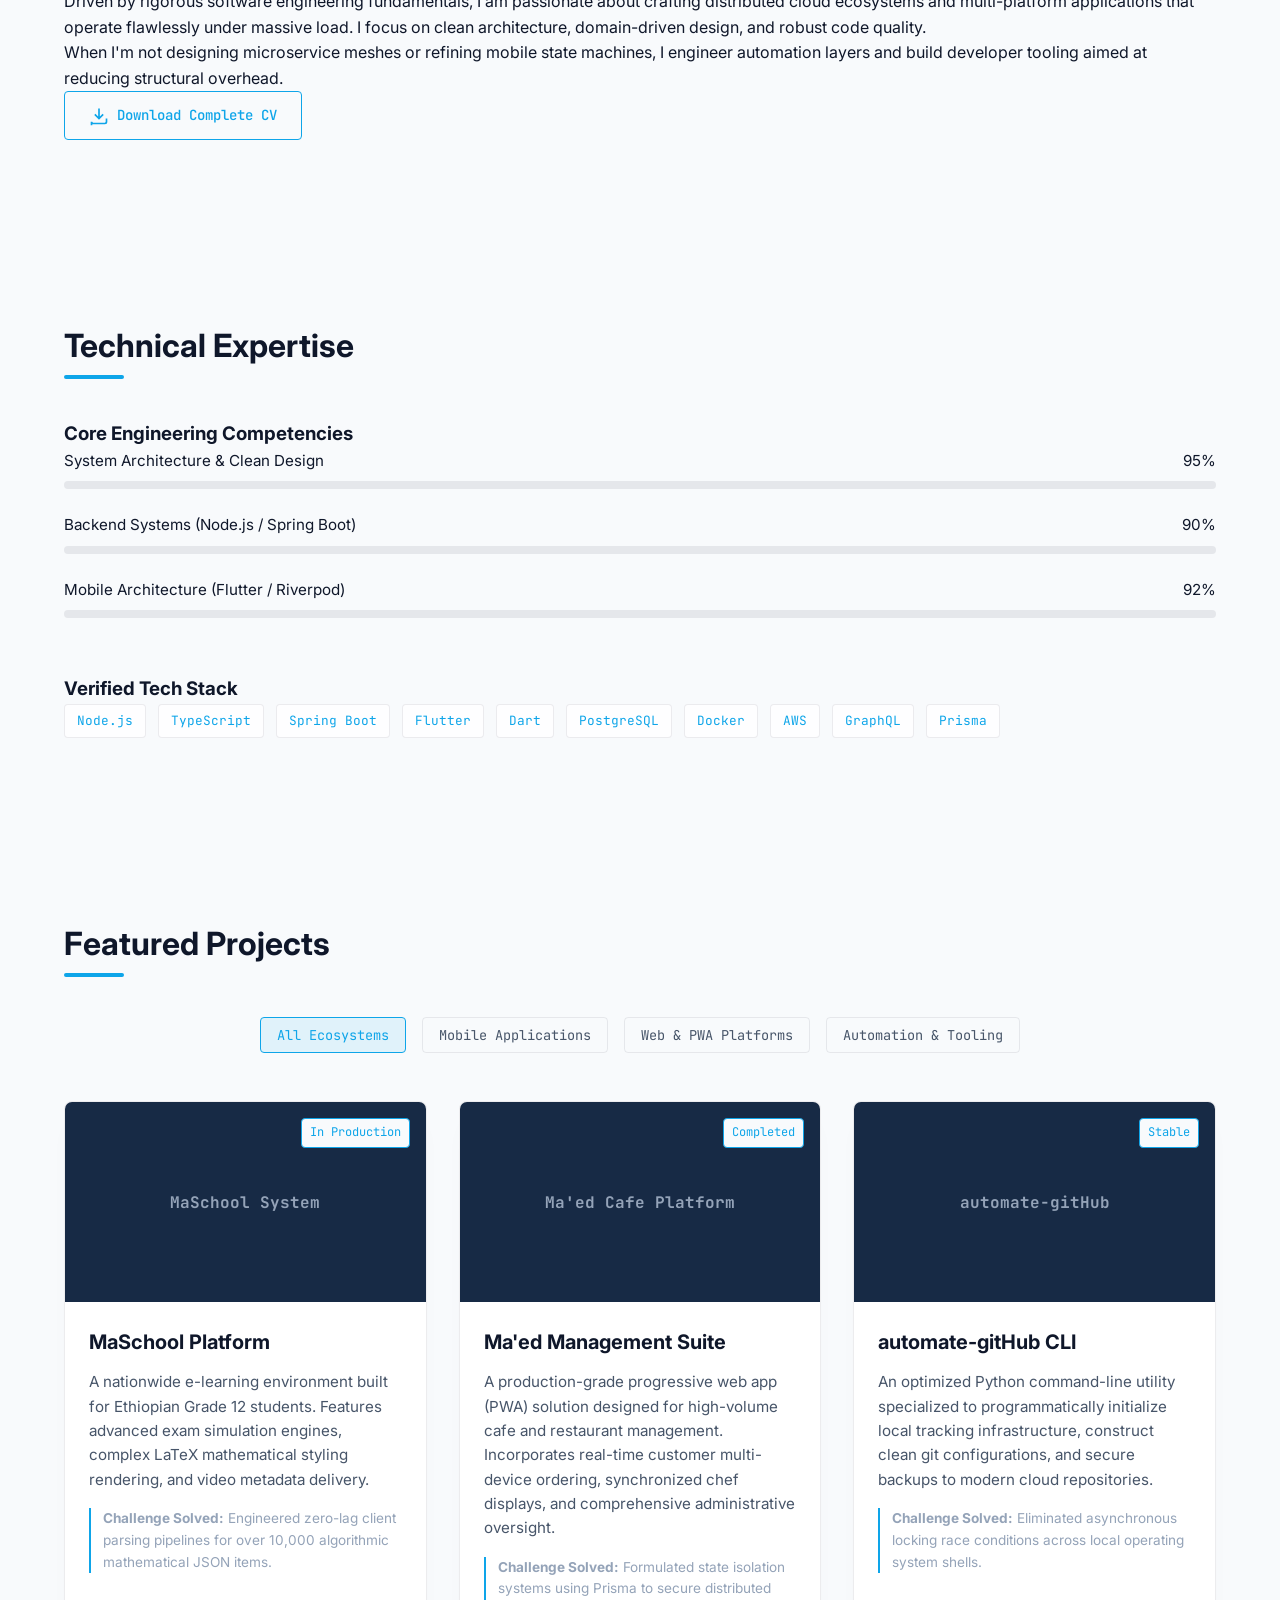
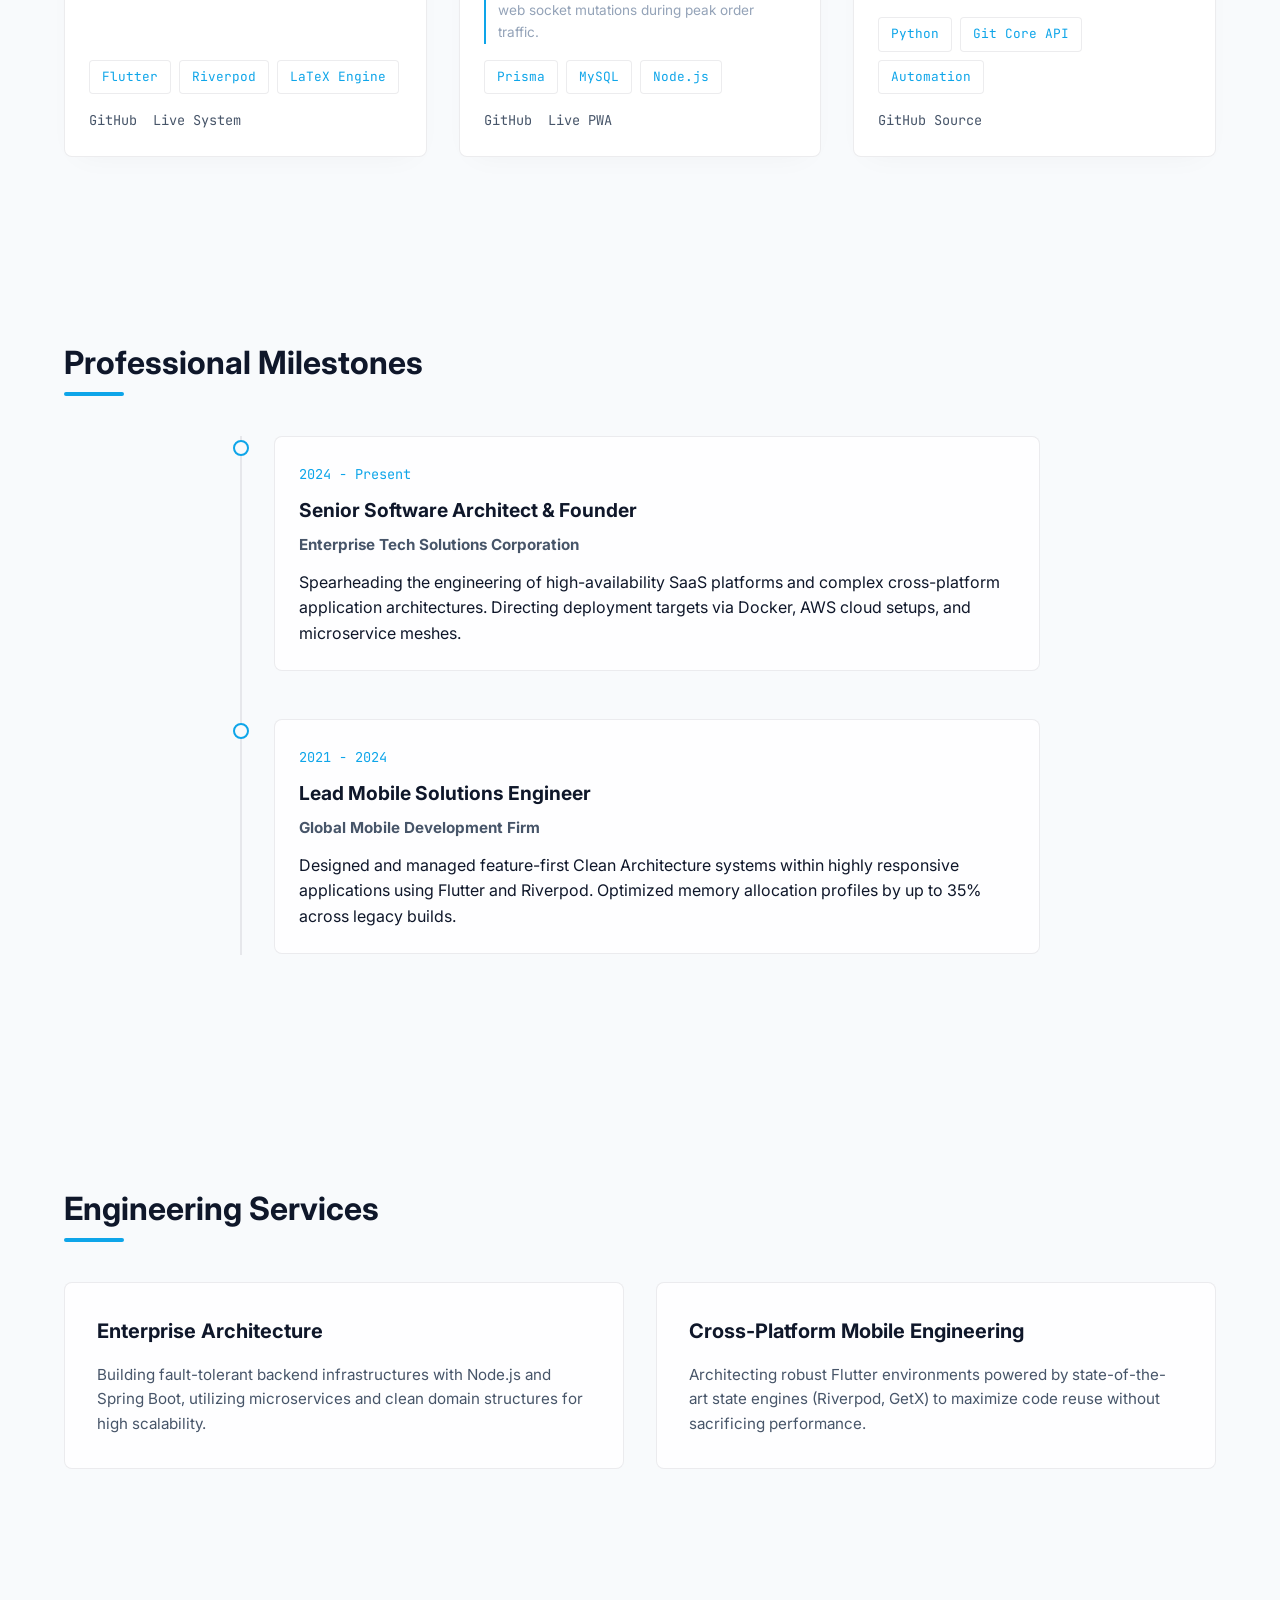
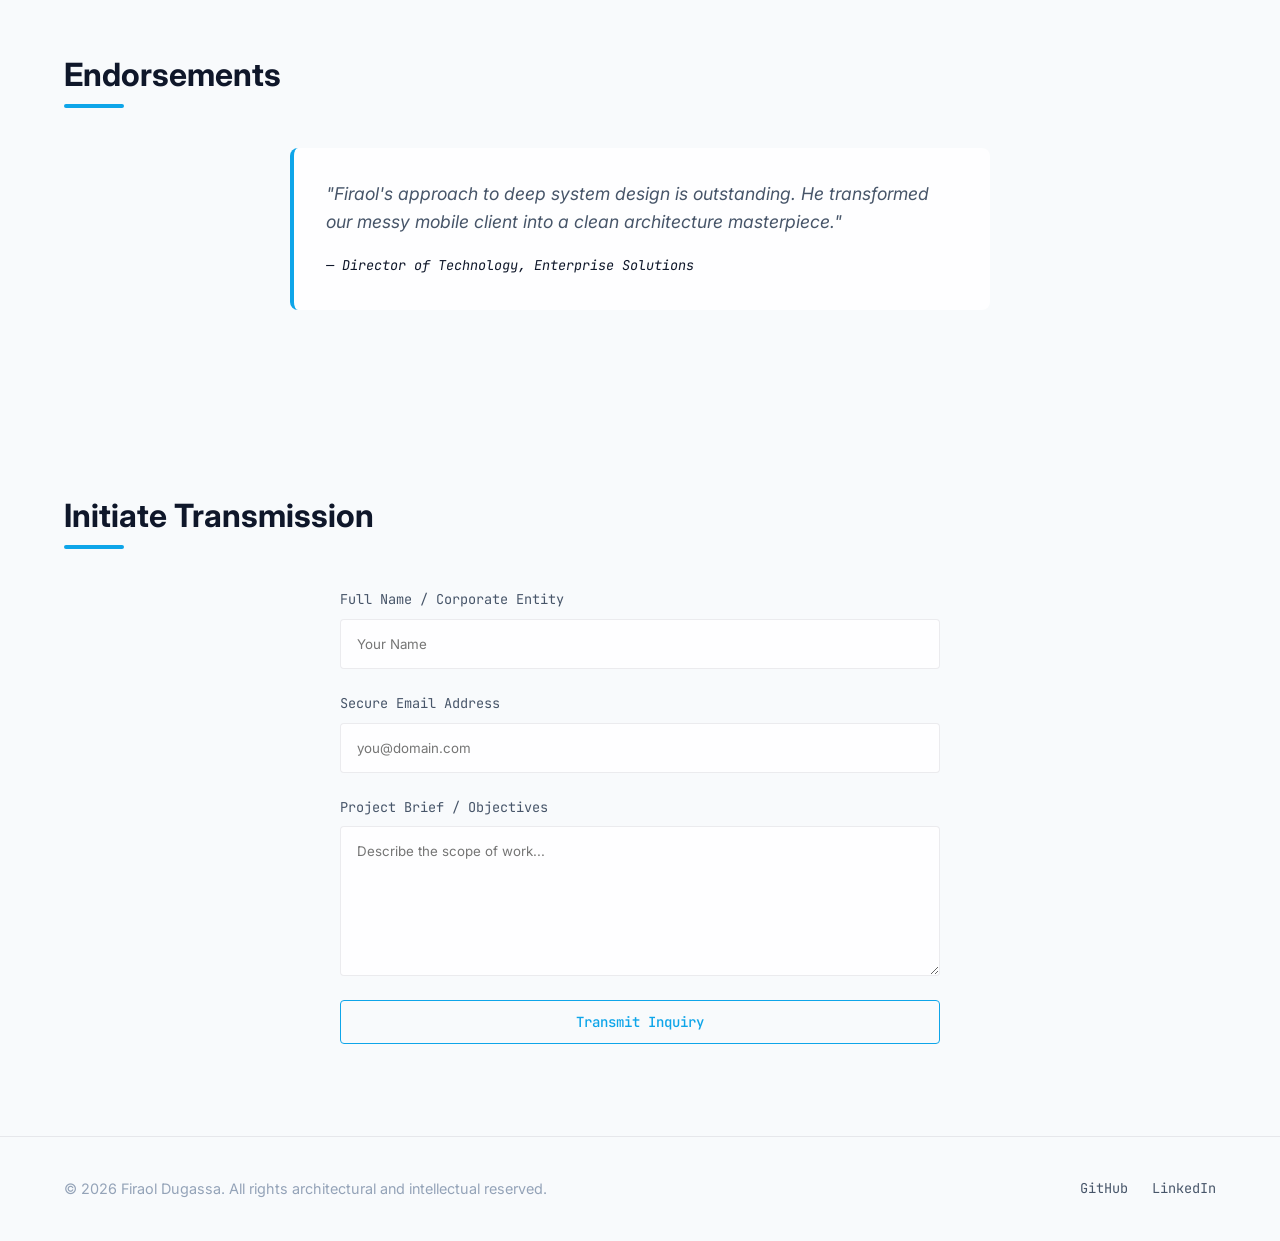
==== commit e9d1602c: "updated hero section with actual data instead of placeholder" ====
--- a/index.html
+++ b/index.html
@@ -61,7 +61,7 @@
                     <h1 class="hero__title scroll-reveal">Firaol Dugassa.</h1>
                     <h2 class="hero__dynamic scroll-reveal">I build <span class="typing-text" data-words='["Scalable Microservices", "Robust Mobile Architectures", "High-Performance Cloud Systems"]'></span></h2>
                     <p class="hero__description scroll-reveal">
-                        I am an expert Software Engineer and Mobile Architect holding an BSc in Computer Science. I construct enterprise SaaS platforms and highly performant architectures using Node.js, Spring Boot, and Flutter.
+                        I am a Software Engineer and Mobile Architect holding an BSc in Computer Science. I construct enterprise SaaS platforms and highly performant architectures using Node.js, Spring Boot, and Flutter.
                     </p>
                     <div class="hero__actions scroll-reveal">
                         <a href="#projects" class="btn btn--primary ripple">View My Work</a>
@@ -77,19 +77,16 @@
         <section class="stats section">
             <div class="stats__container container grid">
                 <div class="stat-card">
-                    <h3 class="stat-card__number" data-target="8">0</h3>
+                    <h3 class="stat-card__number" data-target="1">0</h3>
                     <p class="stat-card__label">Years Professional Experience</p>
                 </div>
                 <div class="stat-card">
-                    <h3 class="stat-card__number" data-target="45">0</h3>
+                    <h3 class="stat-card__number" data-target="5">0</h3>
                     <p class="stat-card__label">Production Apps Deployed</p>
                 </div>
+                
                 <div class="stat-card">
-                    <h3 class="stat-card__number" data-target="99">0</h3>
-                    <p class="stat-card__label">% Client Satisfaction Rate</p>
-                </div>
-                <div class="stat-card">
-                    <h3 class="stat-card__number" data-target="12">0</h3>
+                    <h3 class="stat-card__number" data-target="0">0</h3>
                     <p class="stat-card__label">Open Source Packages</p>
                 </div>
             </div>
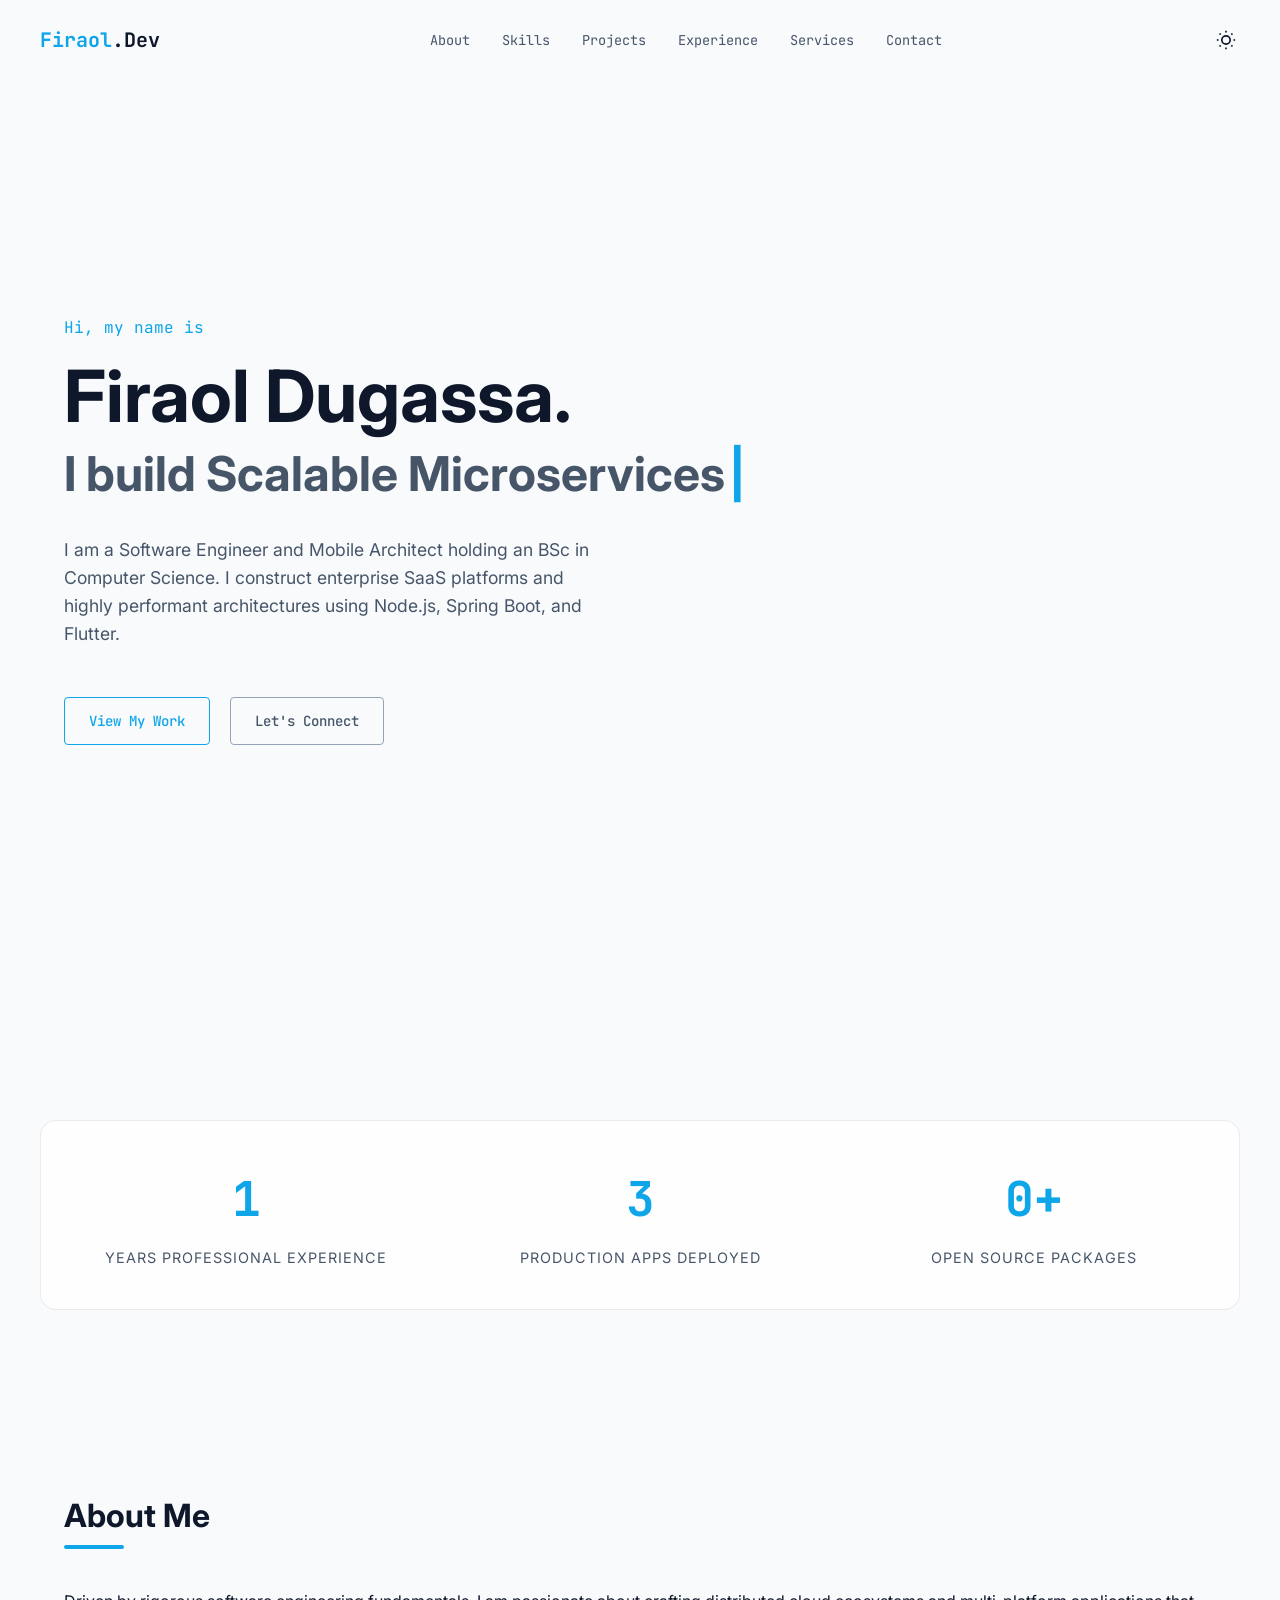
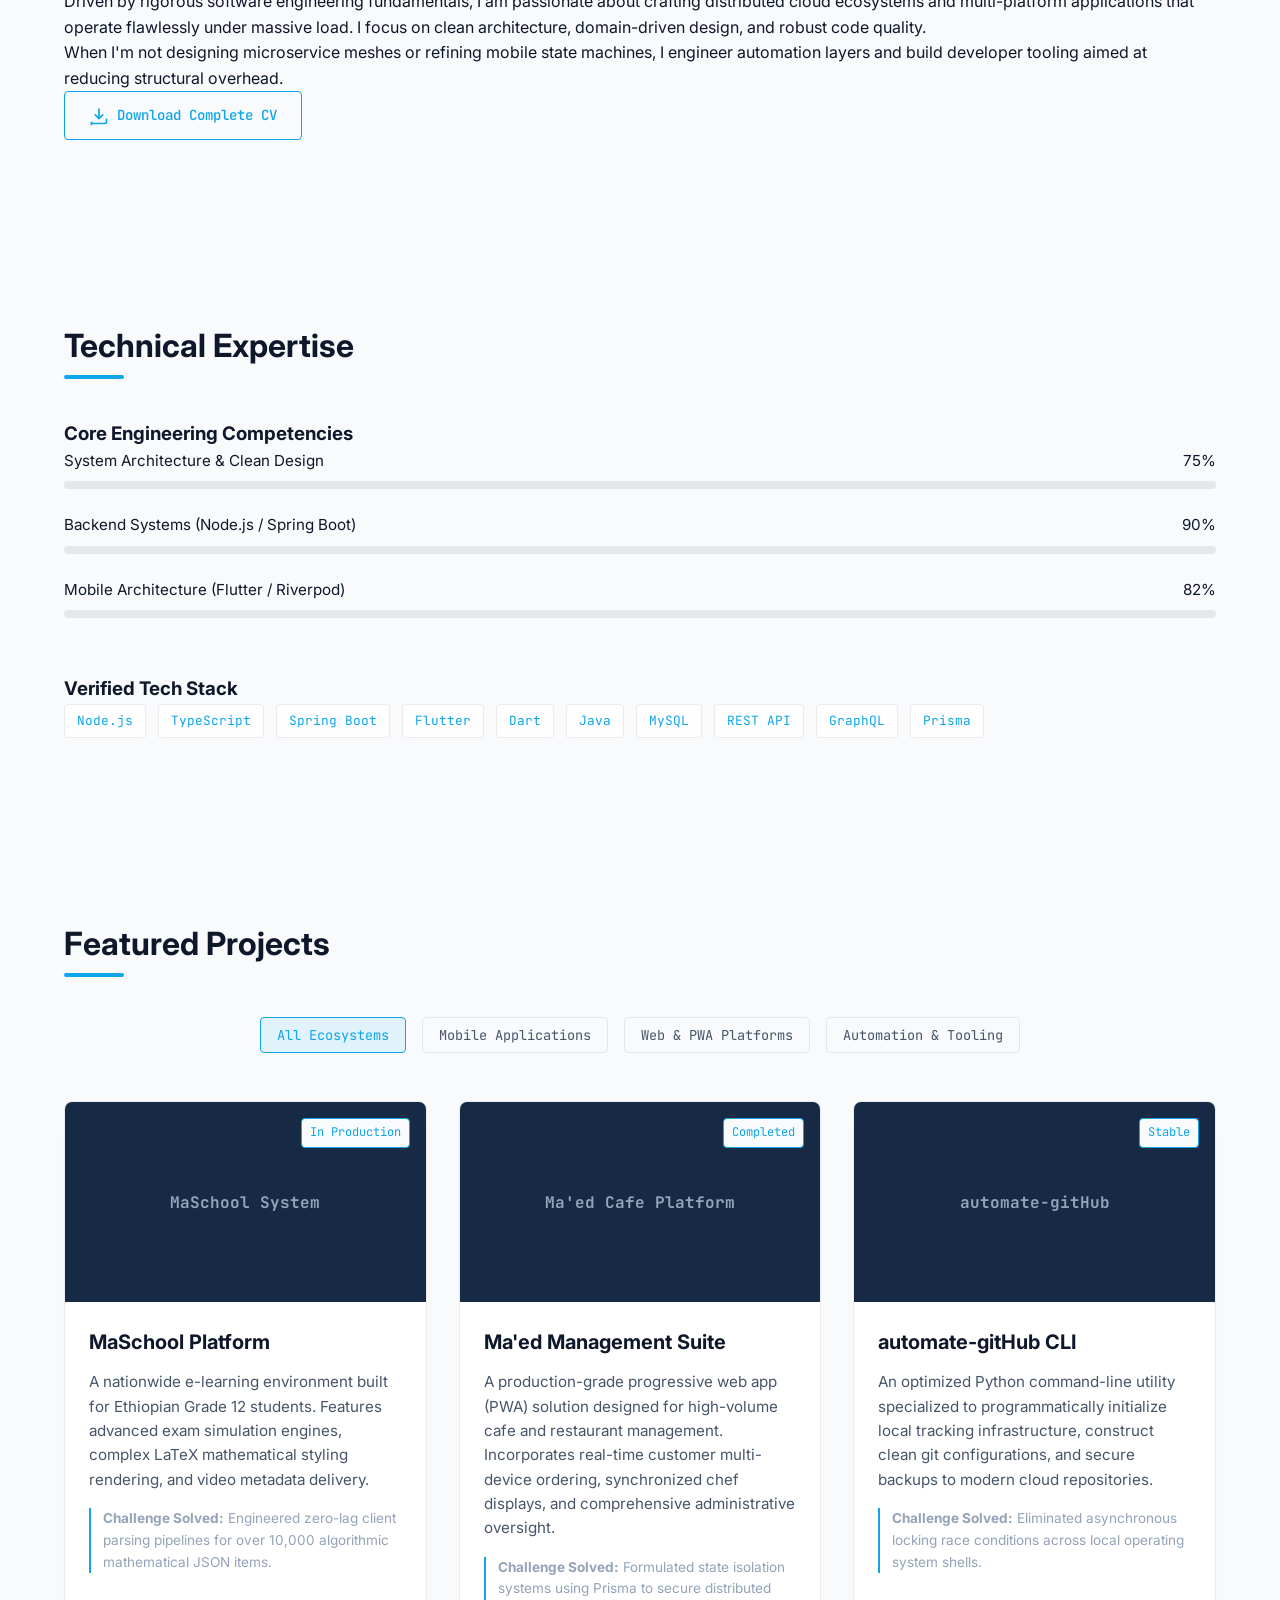
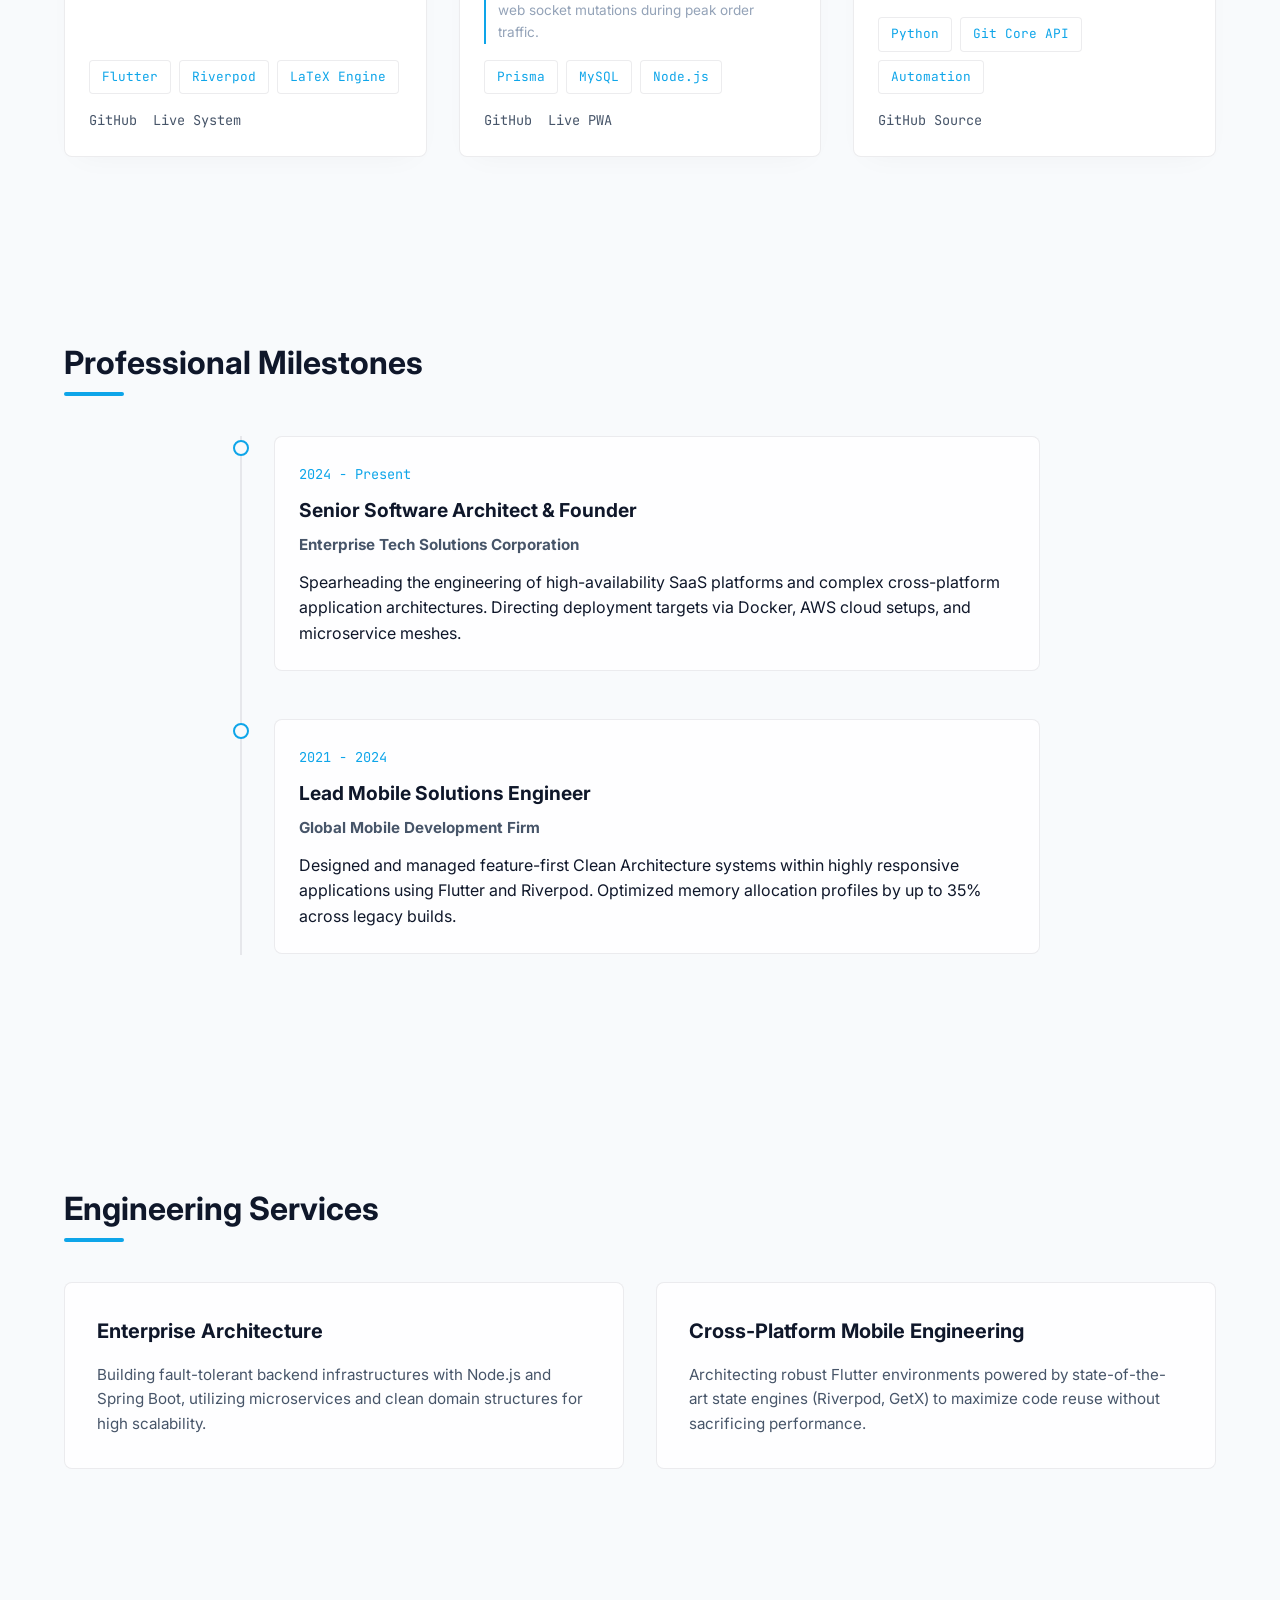
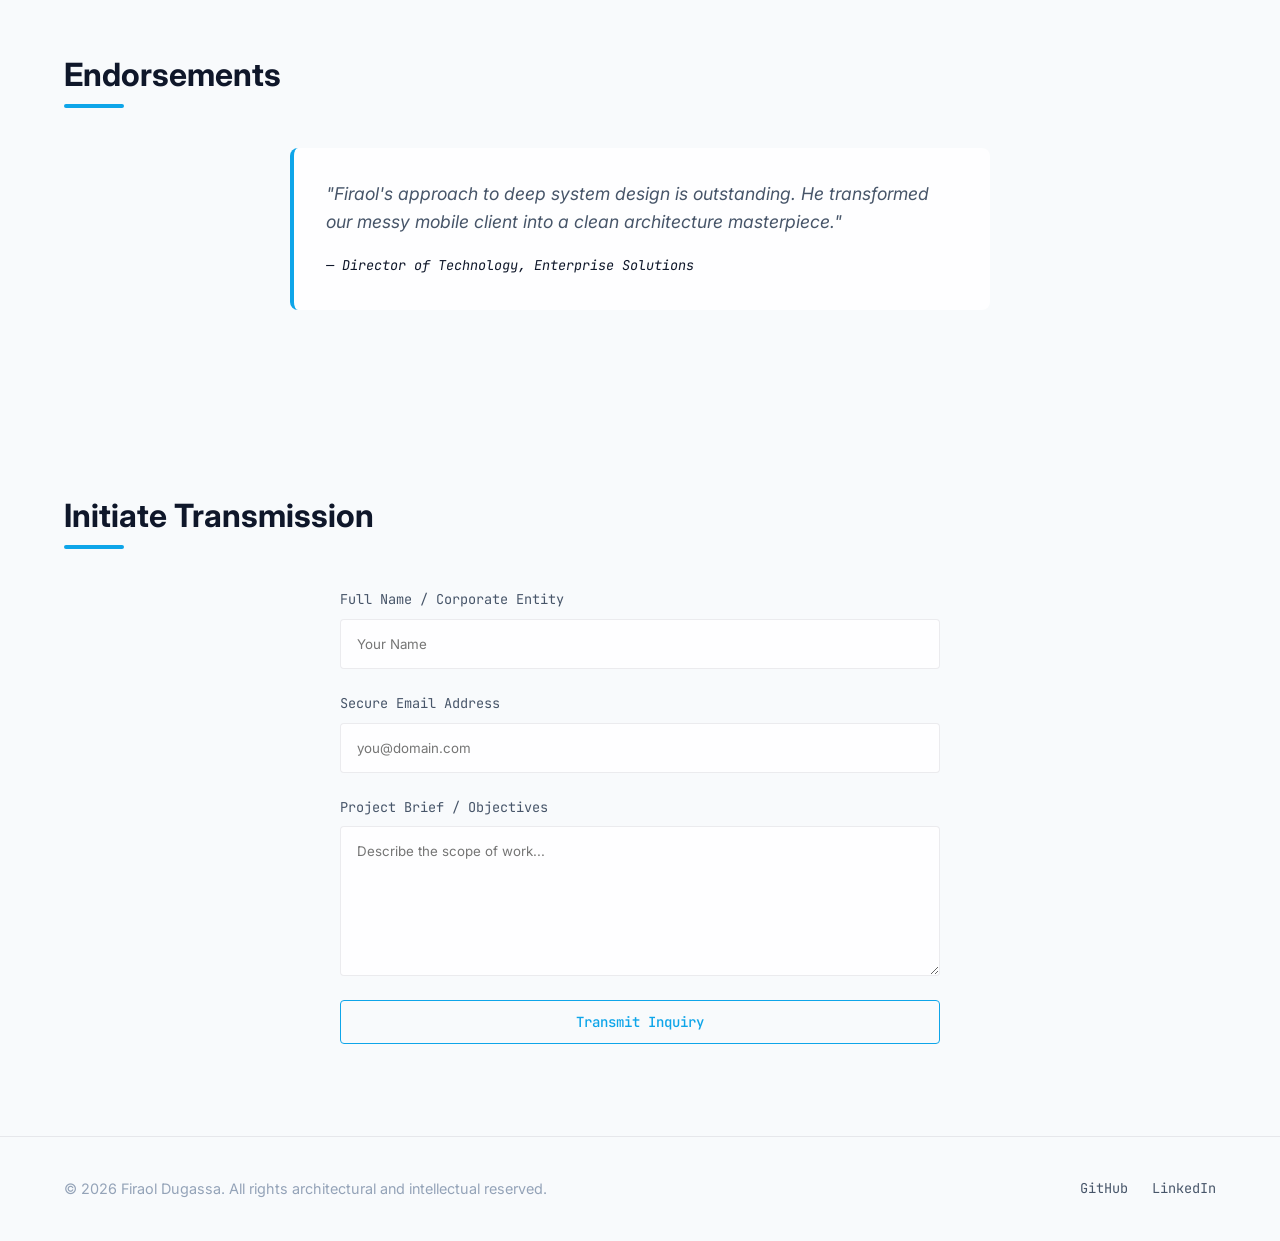
==== commit d2ebfece: "updated technical expertise section" ====
--- a/index.html
+++ b/index.html
@@ -121,9 +121,9 @@
                         <div class="skill-bar">
                             <div class="skill-bar__info">
                                 <span class="skill-bar__name">System Architecture & Clean Design</span>
-                                <span class="skill-bar__percentage">95%</span>
-                            </div>
-                            <div class="skill-bar__progress"><div class="skill-bar__fill" data-progress="95%"></div></div>
+                                <span class="skill-bar__percentage">75%</span>
+                            </div>
+                            <div class="skill-bar__progress"><div class="skill-bar__fill" data-progress="75%"></div></div>
                         </div>
 
                         <div class="skill-bar">
@@ -137,9 +137,9 @@
                         <div class="skill-bar">
                             <div class="skill-bar__info">
                                 <span class="skill-bar__name">Mobile Architecture (Flutter / Riverpod)</span>
-                                <span class="skill-bar__percentage">92%</span>
-                            </div>
-                            <div class="skill-bar__progress"><div class="skill-bar__fill" data-progress="92%"></div></div>
+                                <span class="skill-bar__percentage">82%</span>
+                            </div>
+                            <div class="skill-bar__progress"><div class="skill-bar__fill" data-progress="82%"></div></div>
                         </div>
                     </div>
 
@@ -151,9 +151,10 @@
                             <span class="tech-tag">Spring Boot</span>
                             <span class="tech-tag">Flutter</span>
                             <span class="tech-tag">Dart</span>
-                            <span class="tech-tag">PostgreSQL</span>
-                            <span class="tech-tag">Docker</span>
-                            <span class="tech-tag">AWS</span>
+                                                        <span class="tech-tag">Java</span>
+
+                            <span class="tech-tag">MySQL</span>
+                            <span class="tech-tag">REST API</span>
                             <span class="tech-tag">GraphQL</span>
                             <span class="tech-tag">Prisma</span>
                         </div>
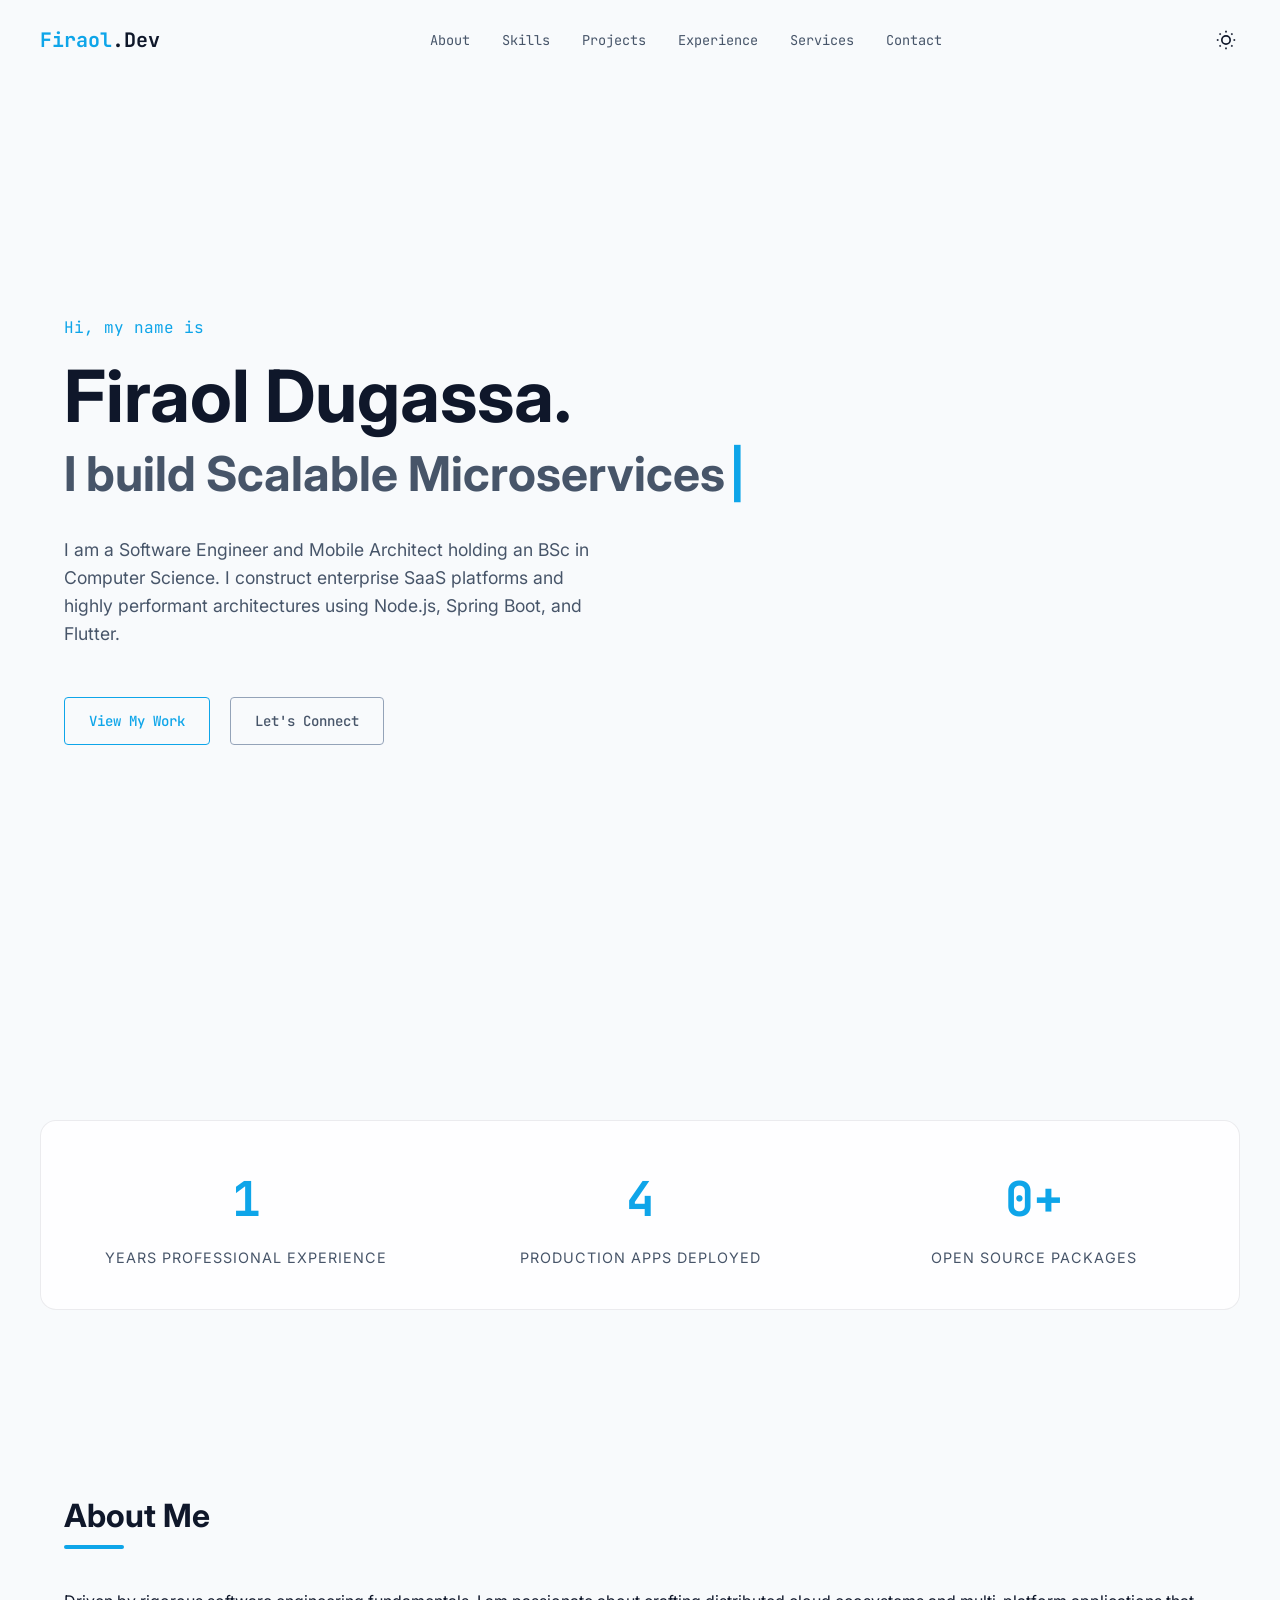
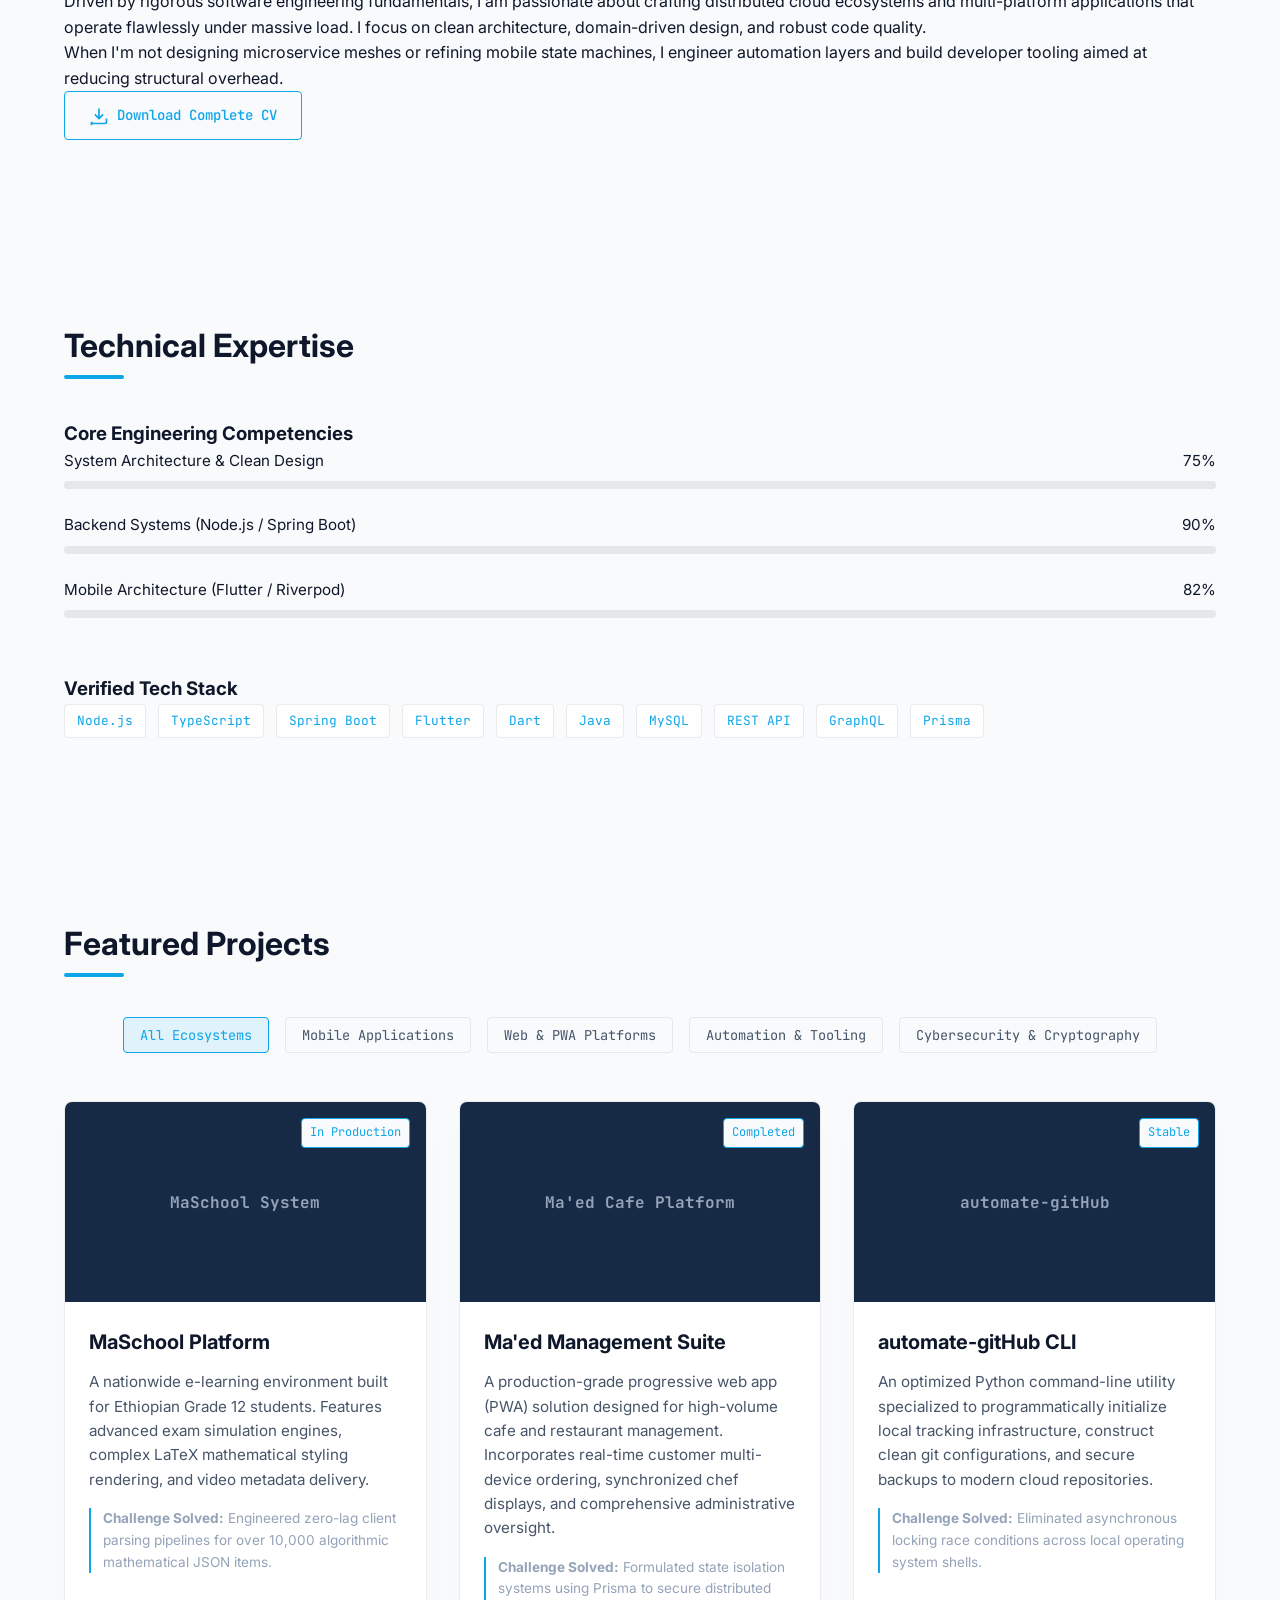
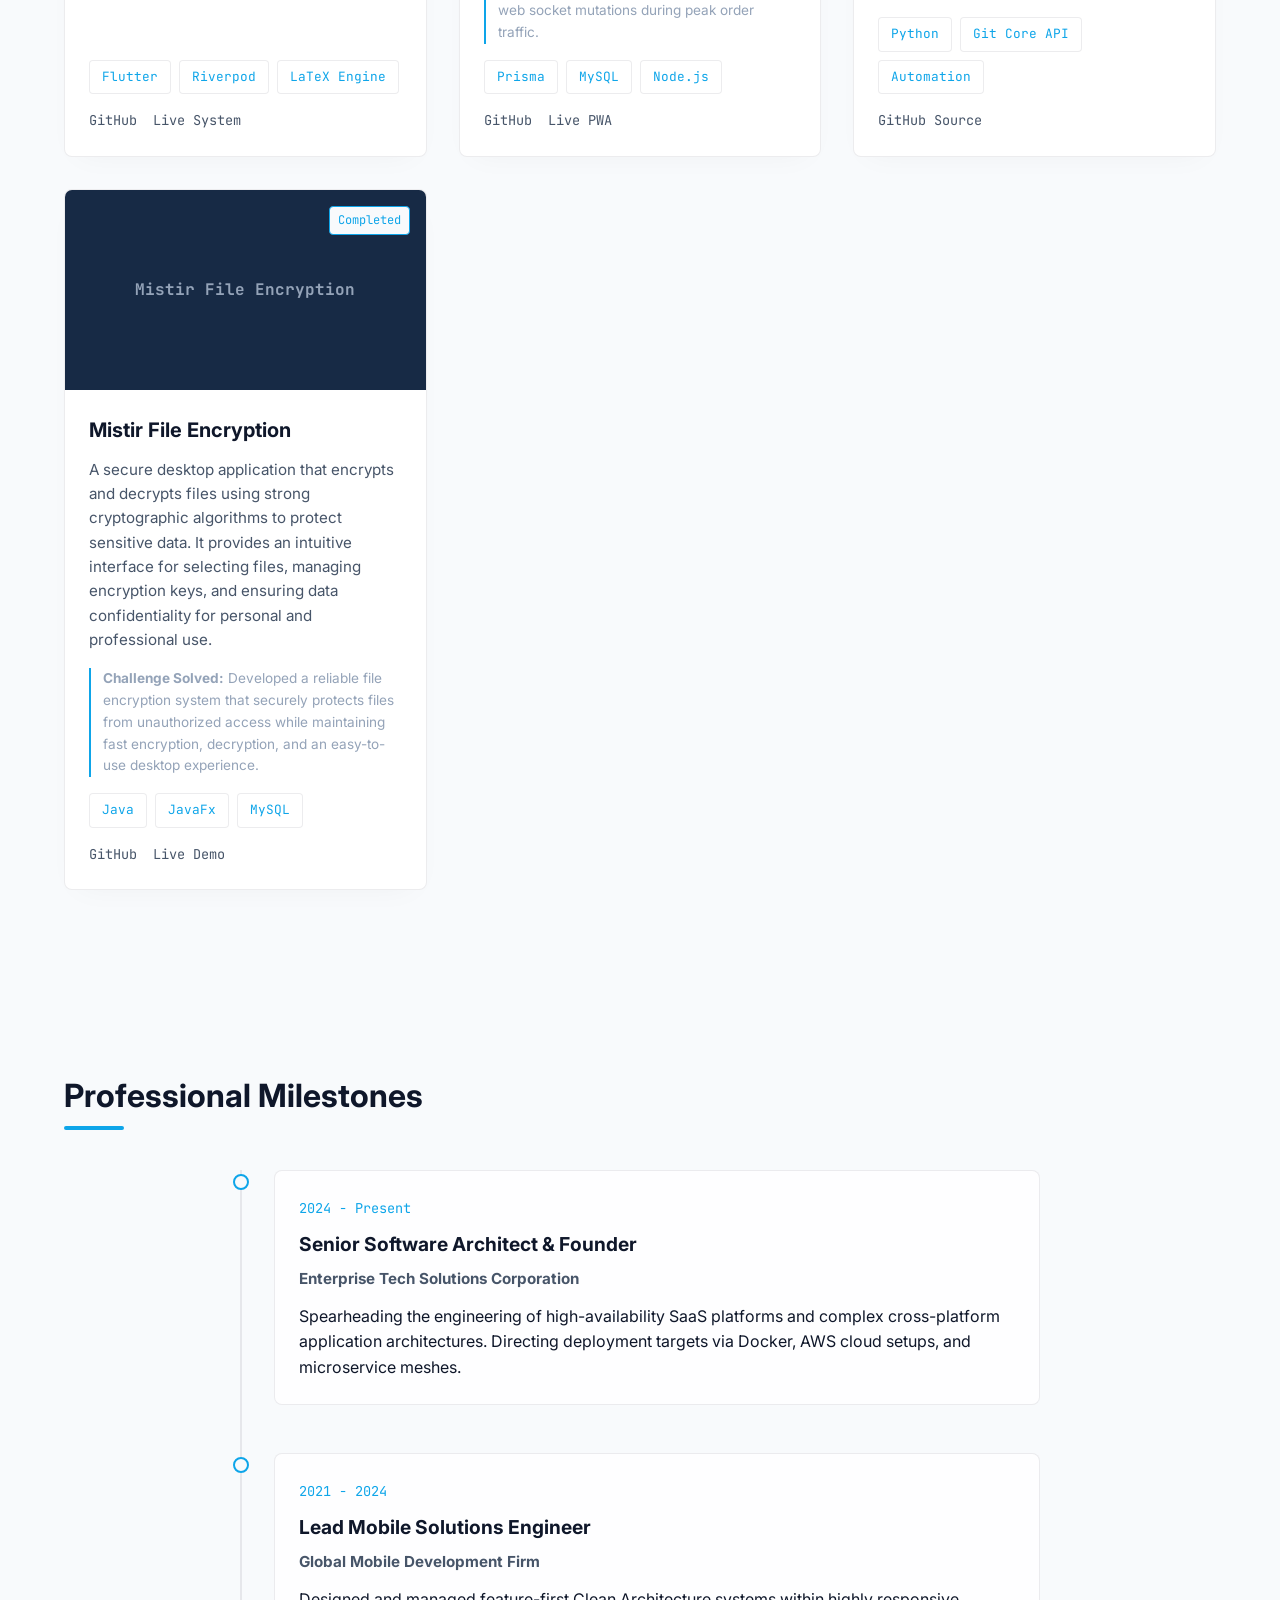
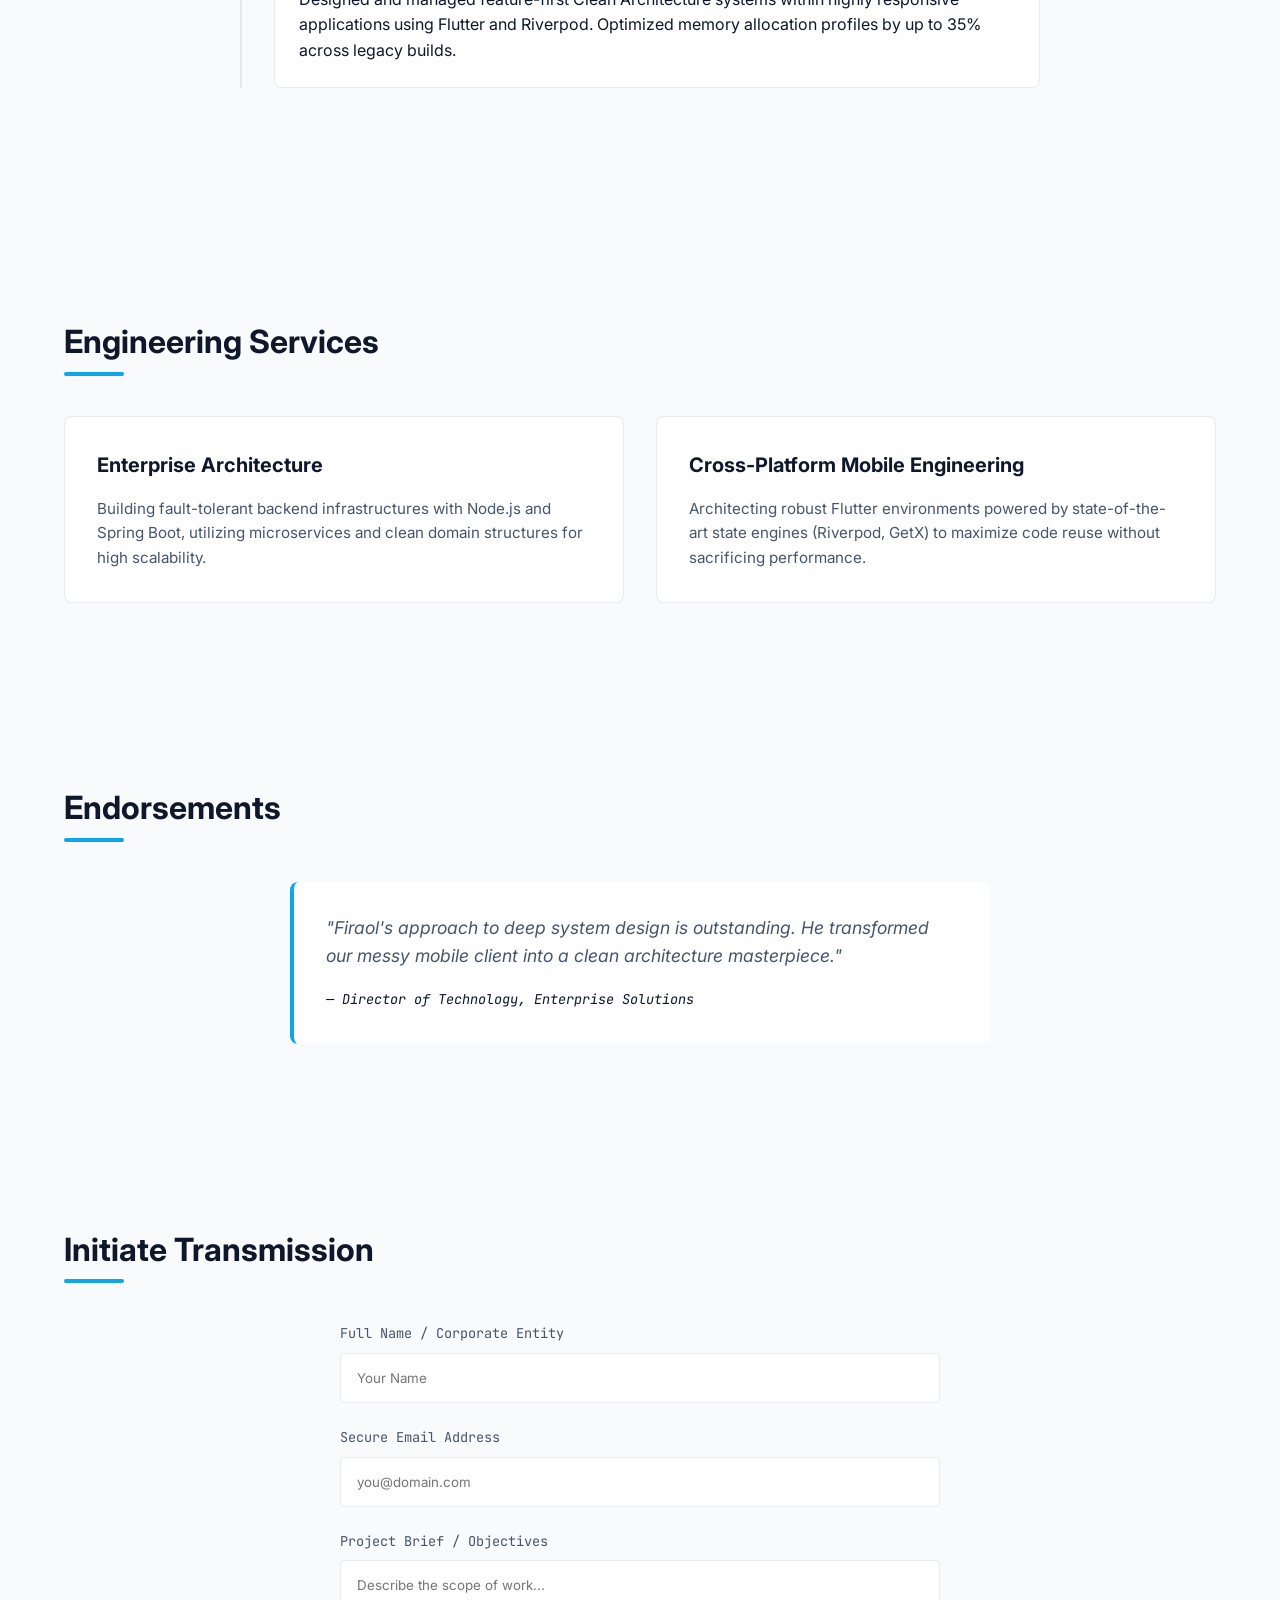
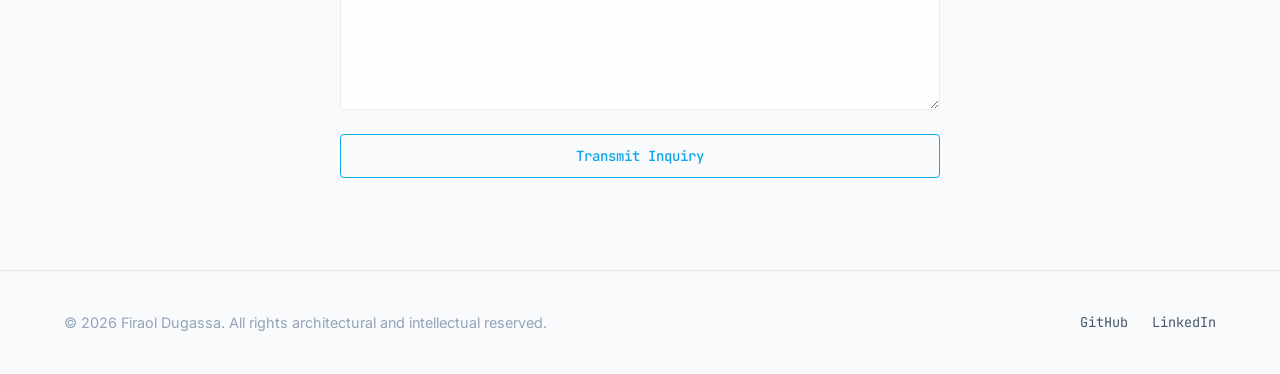
==== commit e6ef45ef: "Update featured projects with cybersecurity and cryptography projects" ====
--- a/index.html
+++ b/index.html
@@ -151,8 +151,7 @@
                             <span class="tech-tag">Spring Boot</span>
                             <span class="tech-tag">Flutter</span>
                             <span class="tech-tag">Dart</span>
-                                                        <span class="tech-tag">Java</span>
-
+                            <span class="tech-tag">Java</span>
                             <span class="tech-tag">MySQL</span>
                             <span class="tech-tag">REST API</span>
                             <span class="tech-tag">GraphQL</span>
@@ -172,6 +171,7 @@
                     <button class="filter-btn" role="tab" aria-selected="false" data-filter="mobile">Mobile Applications</button>
                     <button class="filter-btn" role="tab" aria-selected="false" data-filter="web">Web & PWA Platforms</button>
                     <button class="filter-btn" role="tab" aria-selected="false" data-filter="automation">Automation & Tooling</button>
+                    <button class="filter-btn" role="tab" aria-selected="false" data-filter="cybersecurity">Cybersecurity & Cryptography</button>
                 </div>
 
                 <div class="projects__grid grid" id="projects-container">
@@ -240,6 +240,29 @@
                             </div>
                             <div class="project-card__links">
                                 <a href="https://github.com" class="project-card__link" target="_blank" rel="noopener">GitHub Source</a>
+                            </div>
+                        </div>
+                    </article>
+
+                    <article class="project-card" data-category="cybersecurity">
+                        <div class="project-card__image-wrapper">
+                            <div class="project-card__placeholder-img">Mistir File Encryption</div>
+                            <span class="project-card__badge">Completed</span>
+                        </div>
+                        <div class="project-card__content">
+                            <h3 class="project-card__title">Mistir File Encryption</h3>
+                            <p class="project-card__desc">A secure desktop application that encrypts and decrypts files using strong cryptographic algorithms to protect sensitive data. It provides an intuitive interface for selecting files, managing encryption keys, and ensuring data confidentiality for personal and professional use.</p>
+                            <div class="project-card__specs">
+                                <strong>Challenge Solved:</strong> Developed a reliable file encryption system that securely protects files from unauthorized access while maintaining fast encryption, decryption, and an easy-to-use desktop experience.
+                            </div>
+                            <div class="project-card__tags">
+                                <span class="tech-tag">Java</span>
+                                <span class="tech-tag">JavaFx</span>
+                                <span class="tech-tag">MySQL</span>
+                            </div>
+                            <div class="project-card__links">
+                                <a href="https://github.com" class="project-card__link" target="_blank" rel="noopener">GitHub</a>
+                                <a href="https://demo.com" class="project-card__link project-card__link--live" target="_blank" rel="noopener">Live Demo</a>
                             </div>
                         </div>
                     </article>
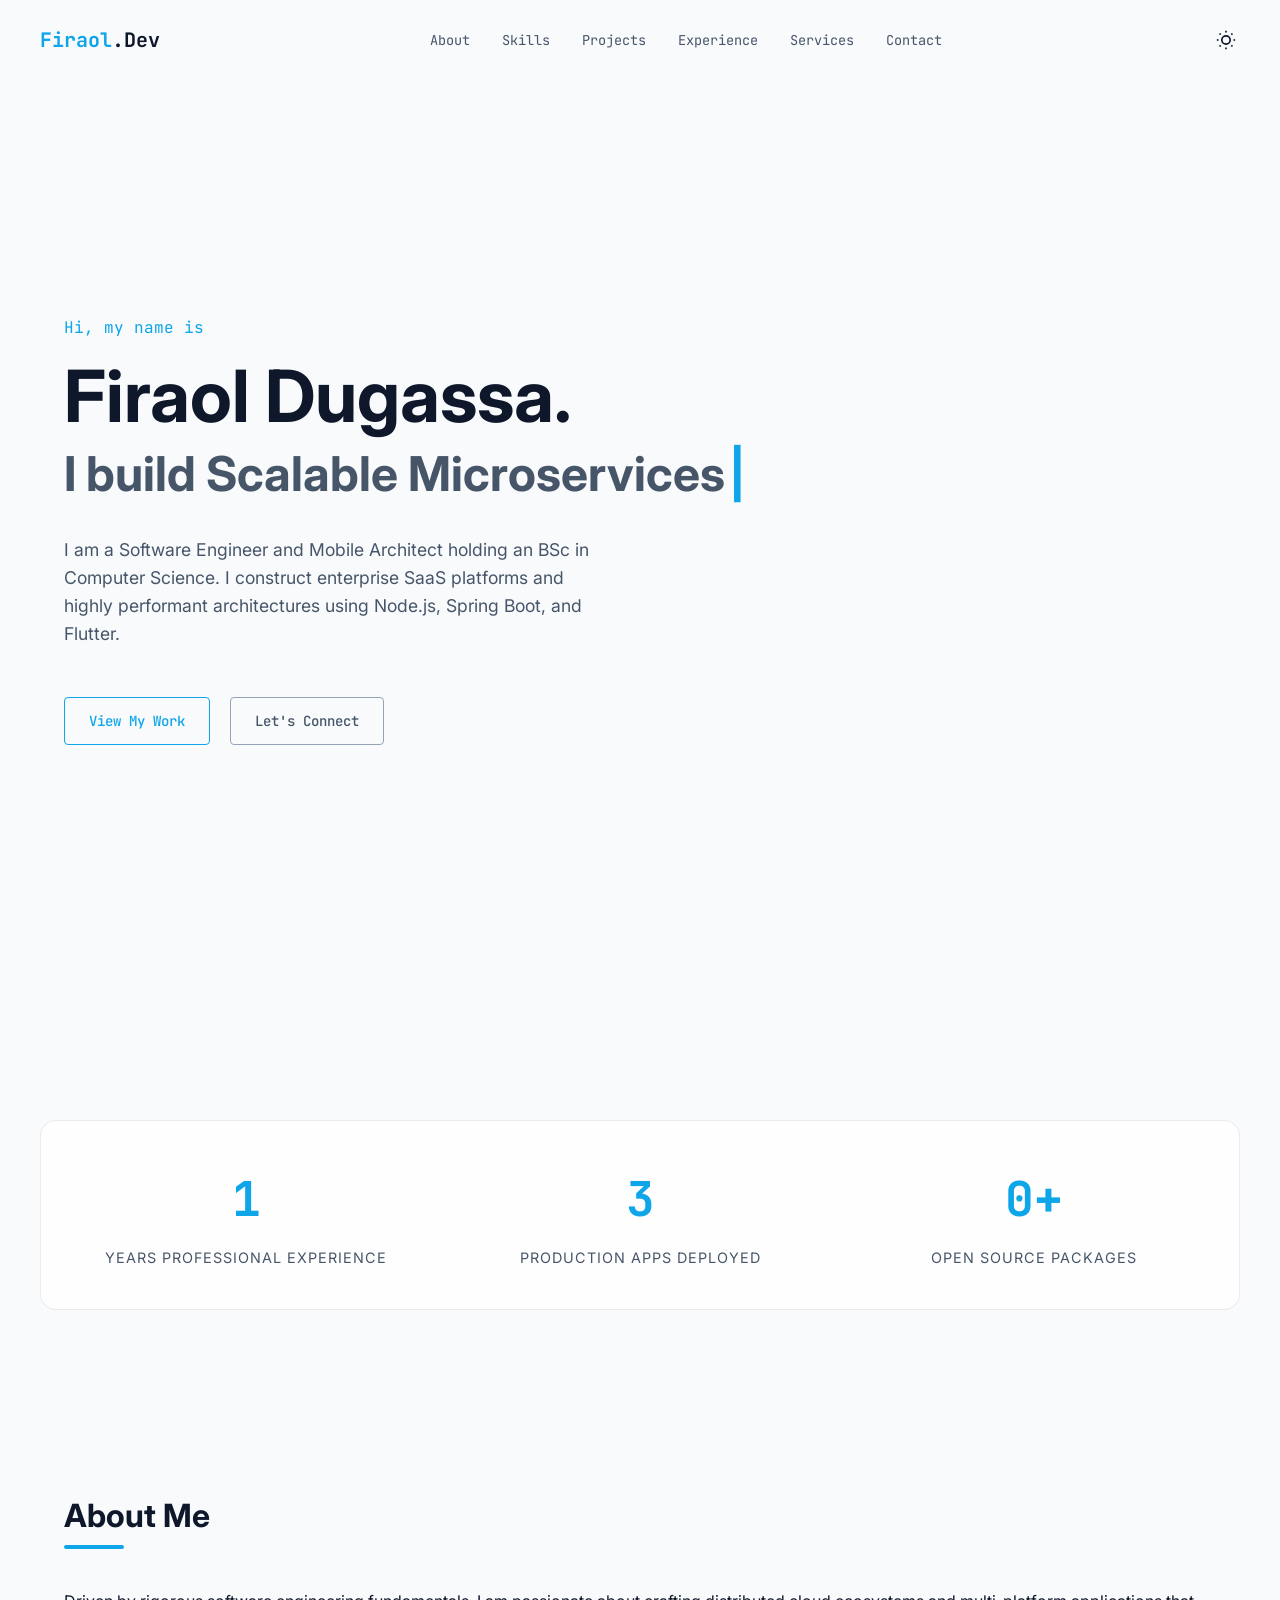
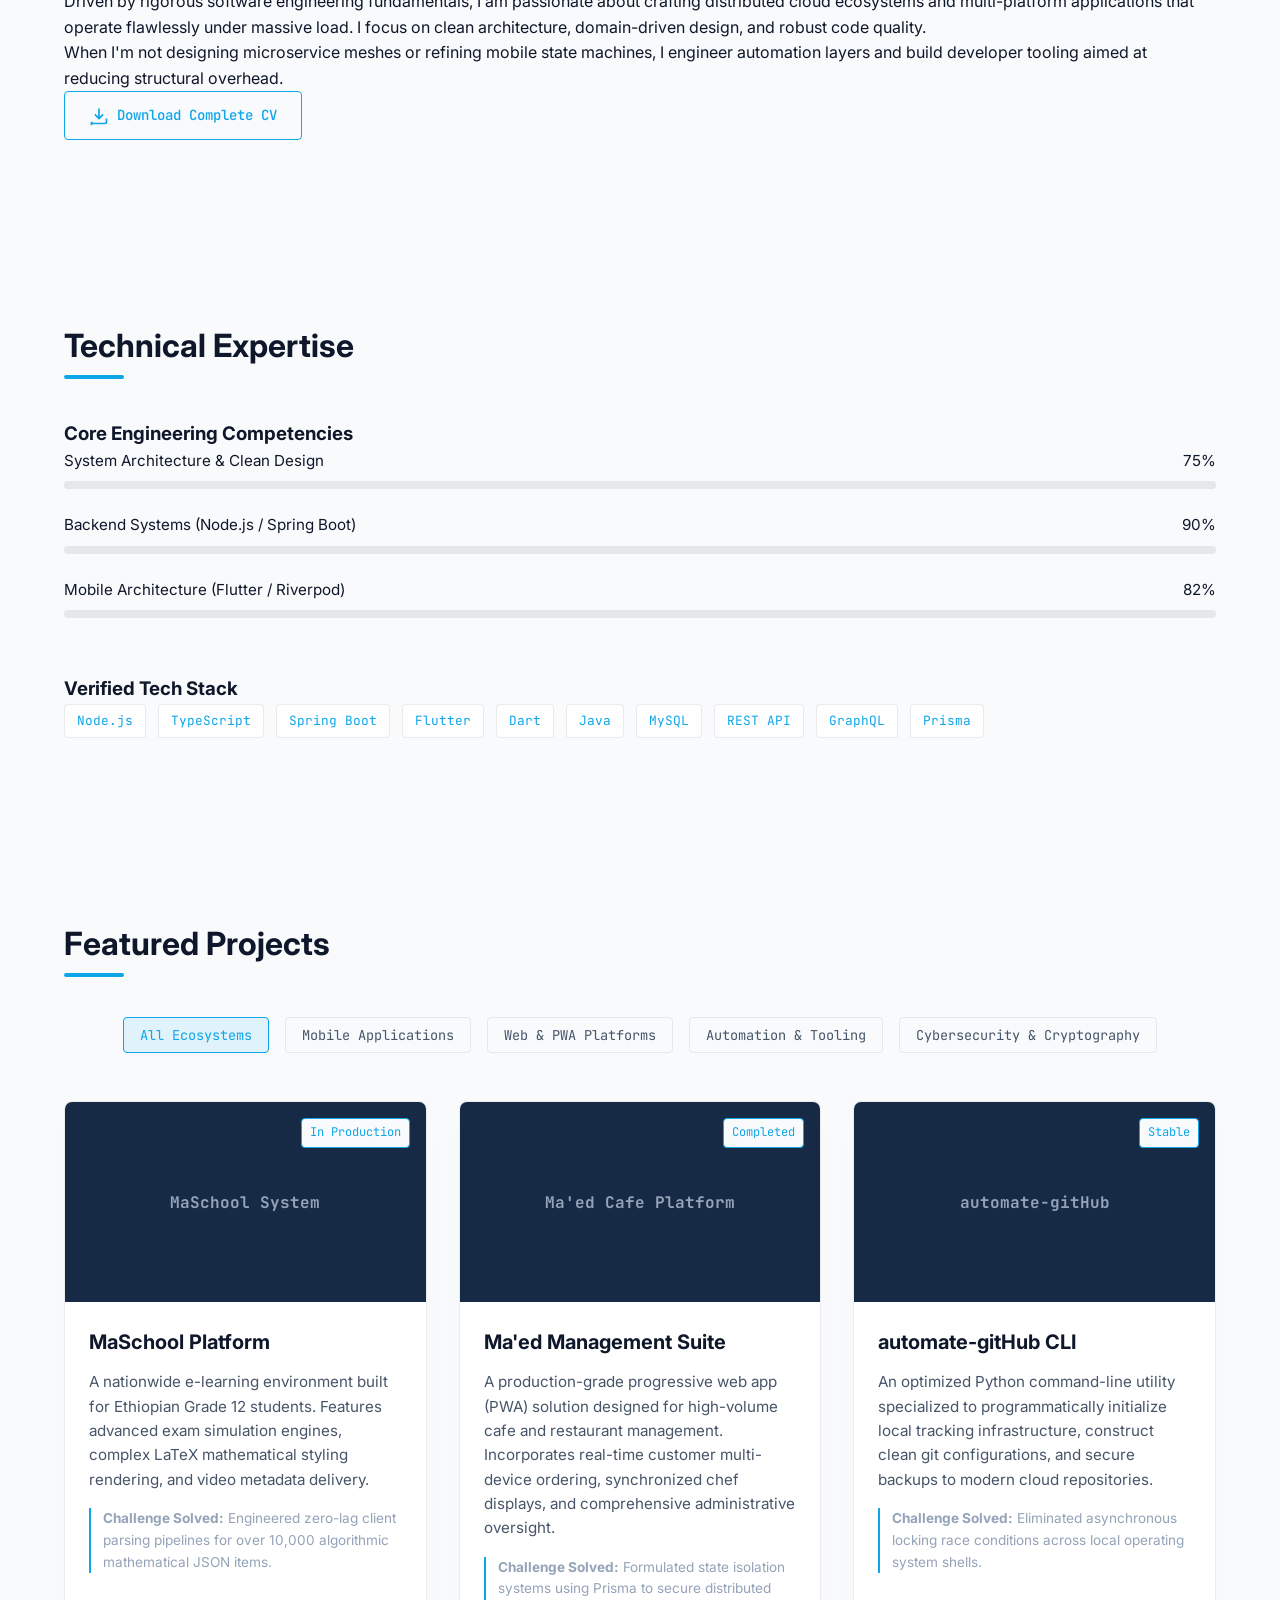
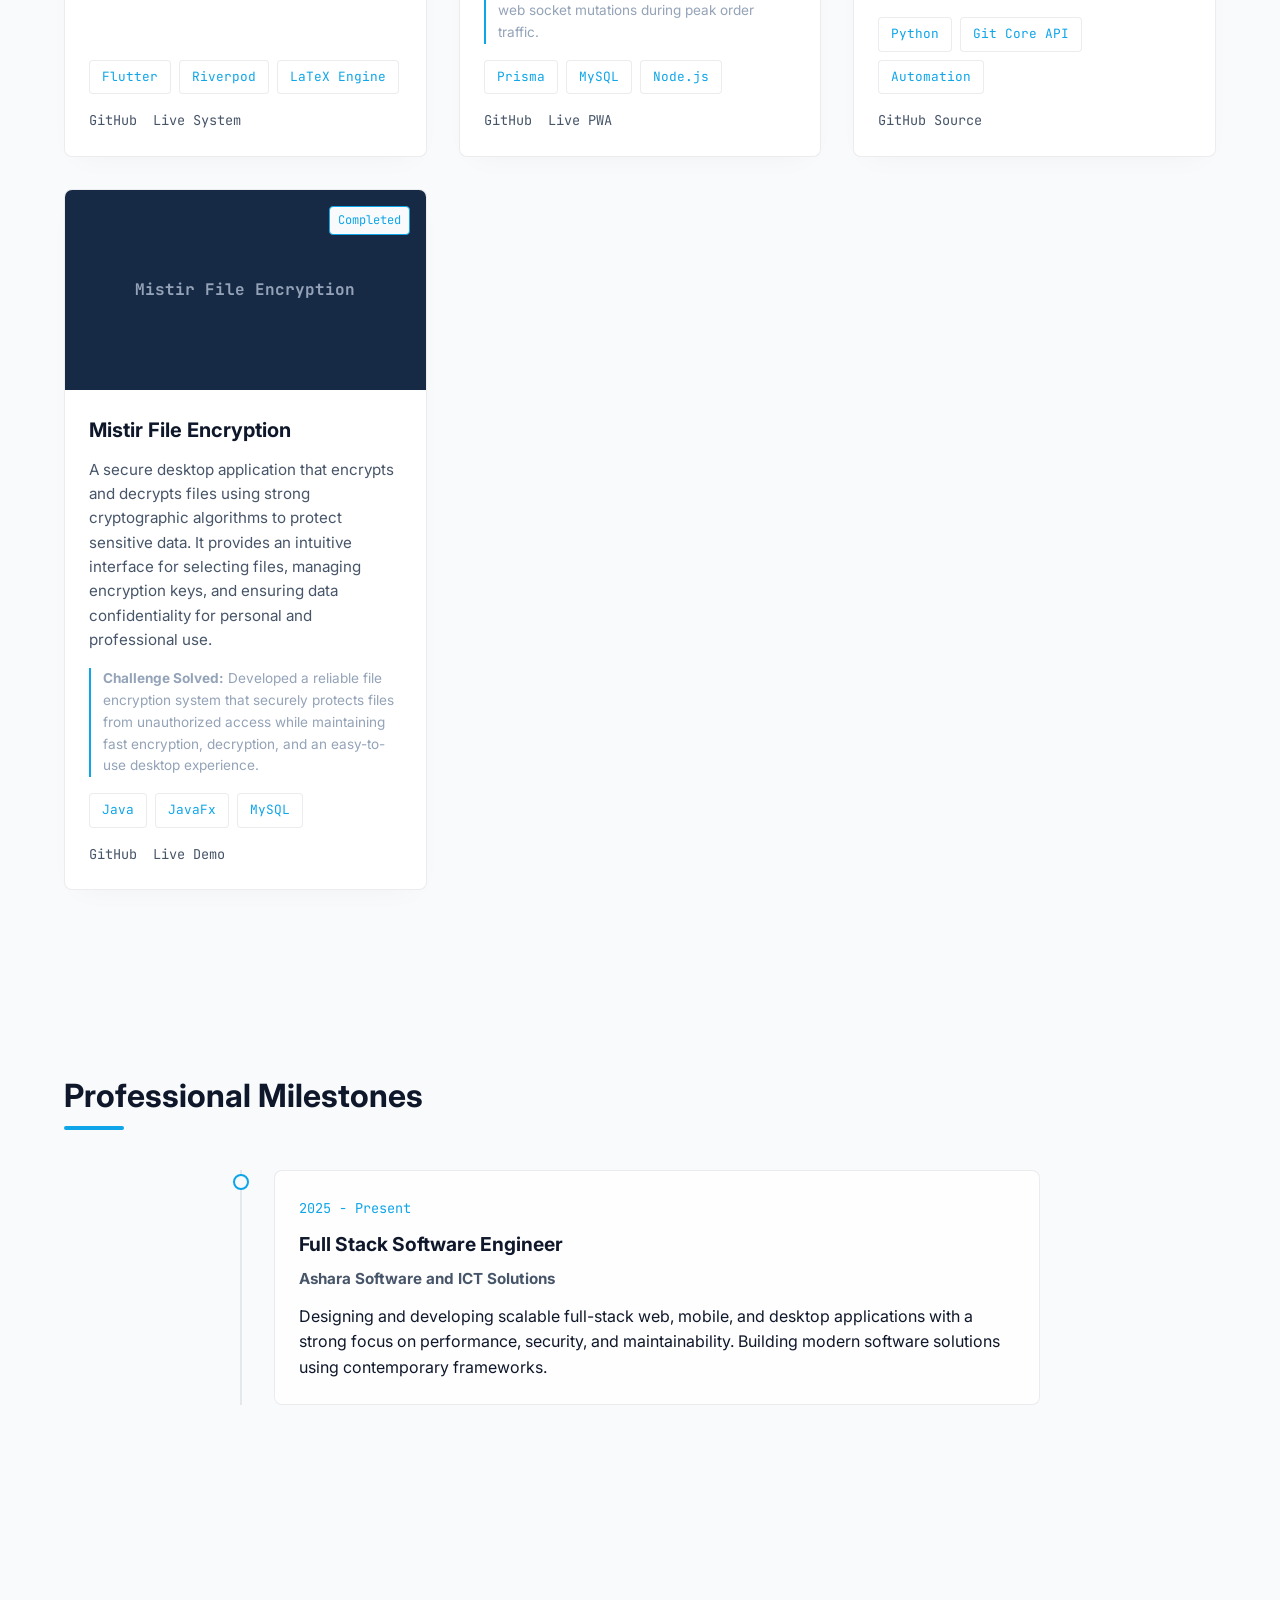
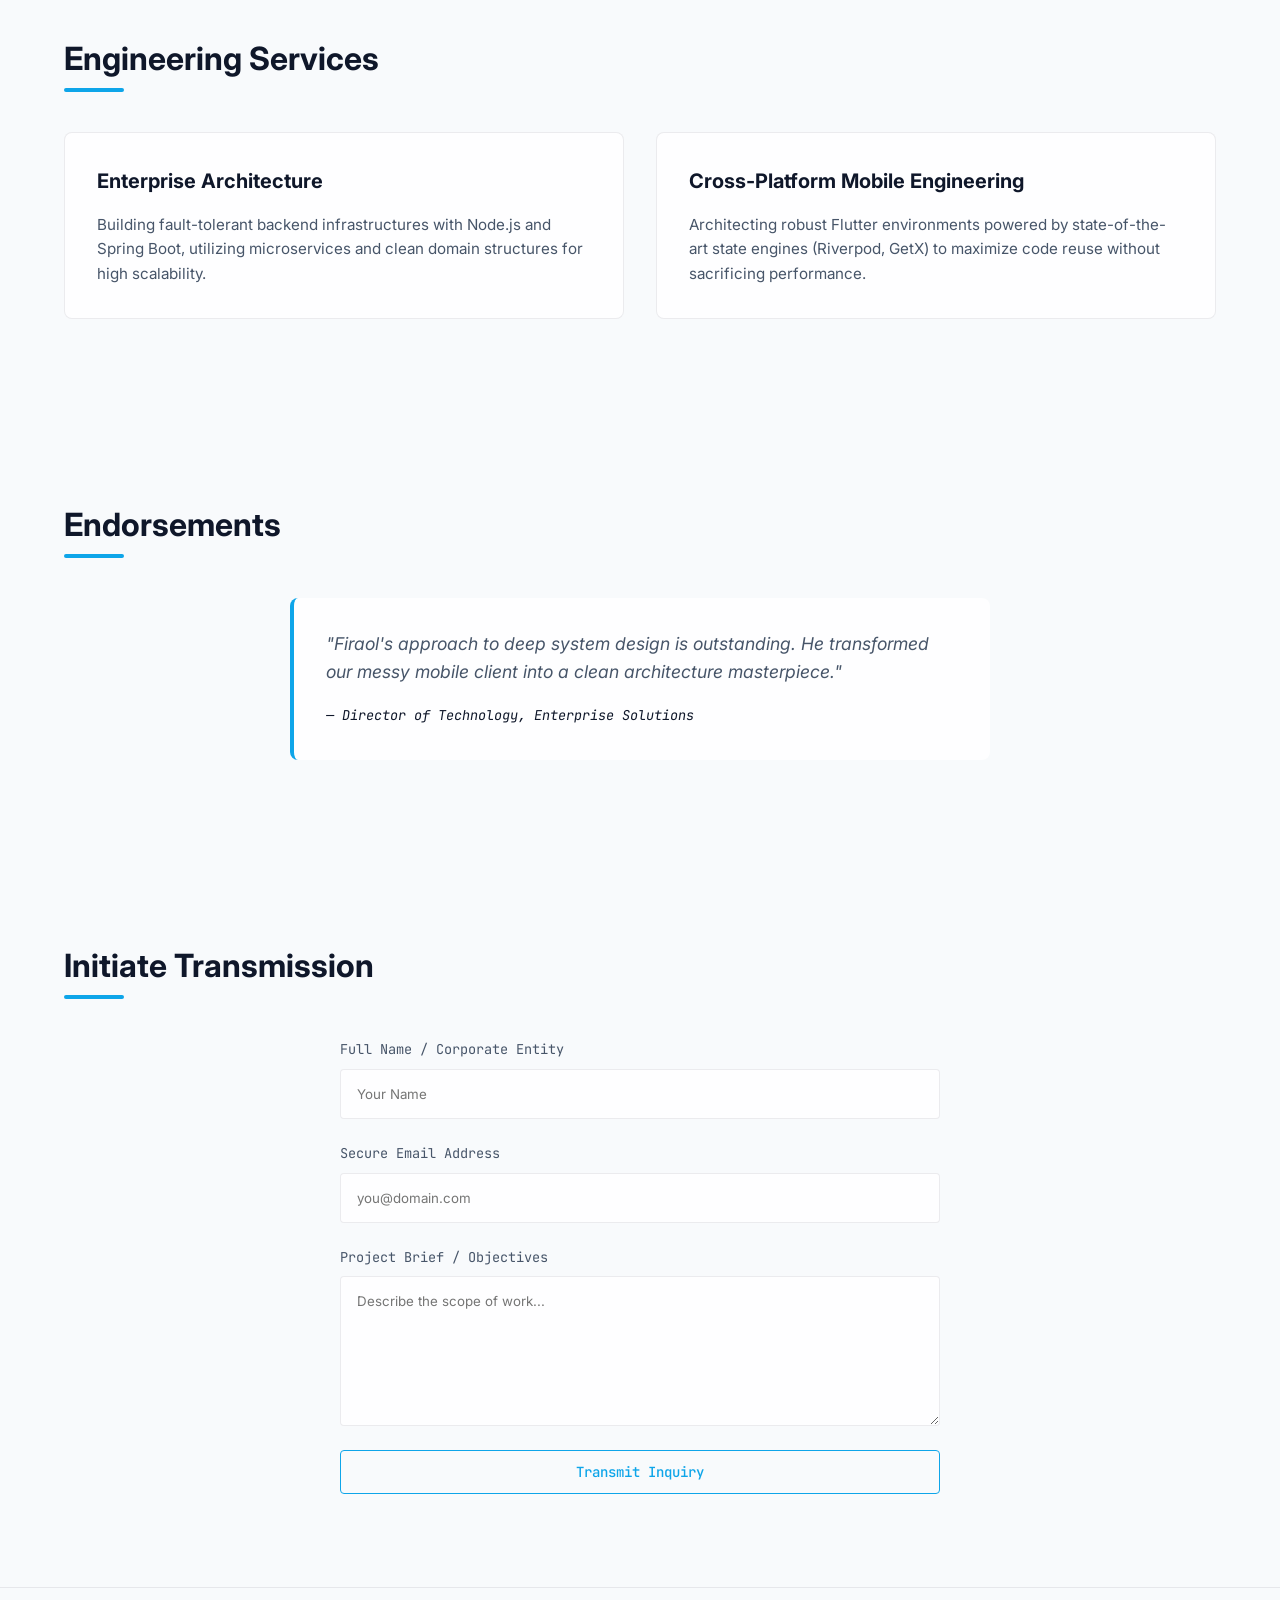
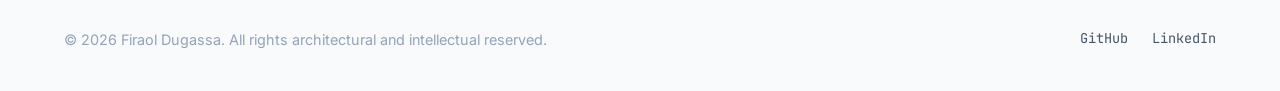
==== commit 650a2902: "Updated a experience section with actual information" ====
--- a/index.html
+++ b/index.html
@@ -279,22 +279,14 @@
                     <div class="timeline__item scroll-reveal">
                         <div class="timeline__marker"></div>
                         <div class="timeline__content">
-                            <span class="timeline__date">2024 - Present</span>
-                            <h3 class="timeline__title">Senior Software Architect & Founder</h3>
-                            <h4 class="timeline__company">Enterprise Tech Solutions Corporation</h4>
-                            <p>Spearheading the engineering of high-availability SaaS platforms and complex cross-platform application architectures. Directing deployment targets via Docker, AWS cloud setups, and microservice meshes.</p>
-                        </div>
-                    </div>
-
-                    <div class="timeline__item scroll-reveal">
-                        <div class="timeline__marker"></div>
-                        <div class="timeline__content">
-                            <span class="timeline__date">2021 - 2024</span>
-                            <h3 class="timeline__title">Lead Mobile Solutions Engineer</h3>
-                            <h4 class="timeline__company">Global Mobile Development Firm</h4>
-                            <p>Designed and managed feature-first Clean Architecture systems within highly responsive applications using Flutter and Riverpod. Optimized memory allocation profiles by up to 35% across legacy builds.</p>
-                        </div>
-                    </div>
+                            <span class="timeline__date">2025 - Present</span>
+                            <h3 class="timeline__title">Full Stack Software Engineer</h3>
+                            <h4 class="timeline__company">Ashara Software and ICT Solutions </h4>
+                            <p>Designing and developing scalable full-stack web, mobile, and desktop applications with a strong focus on performance, security, and maintainability. Building modern software solutions using contemporary frameworks.</p>
+                        </div>
+                    </div>
+
+            
 
                 </div>
             </div>
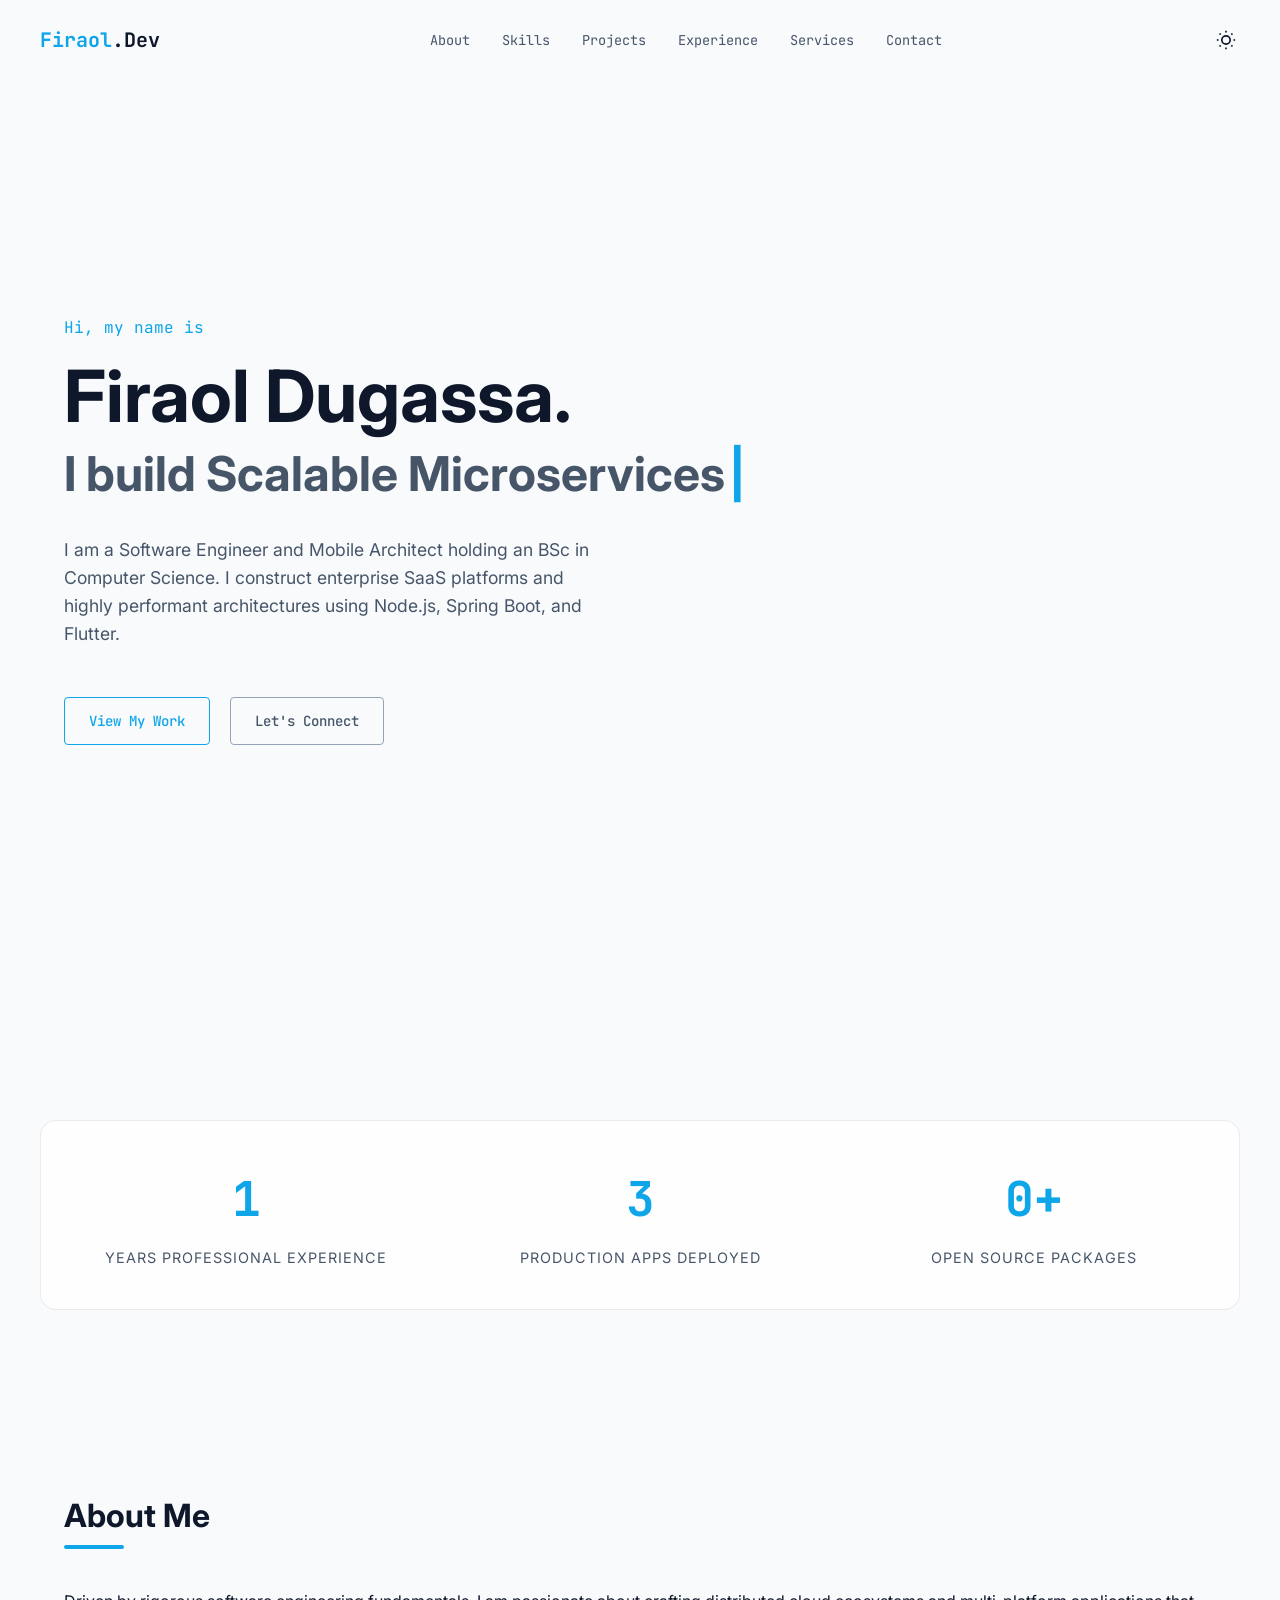
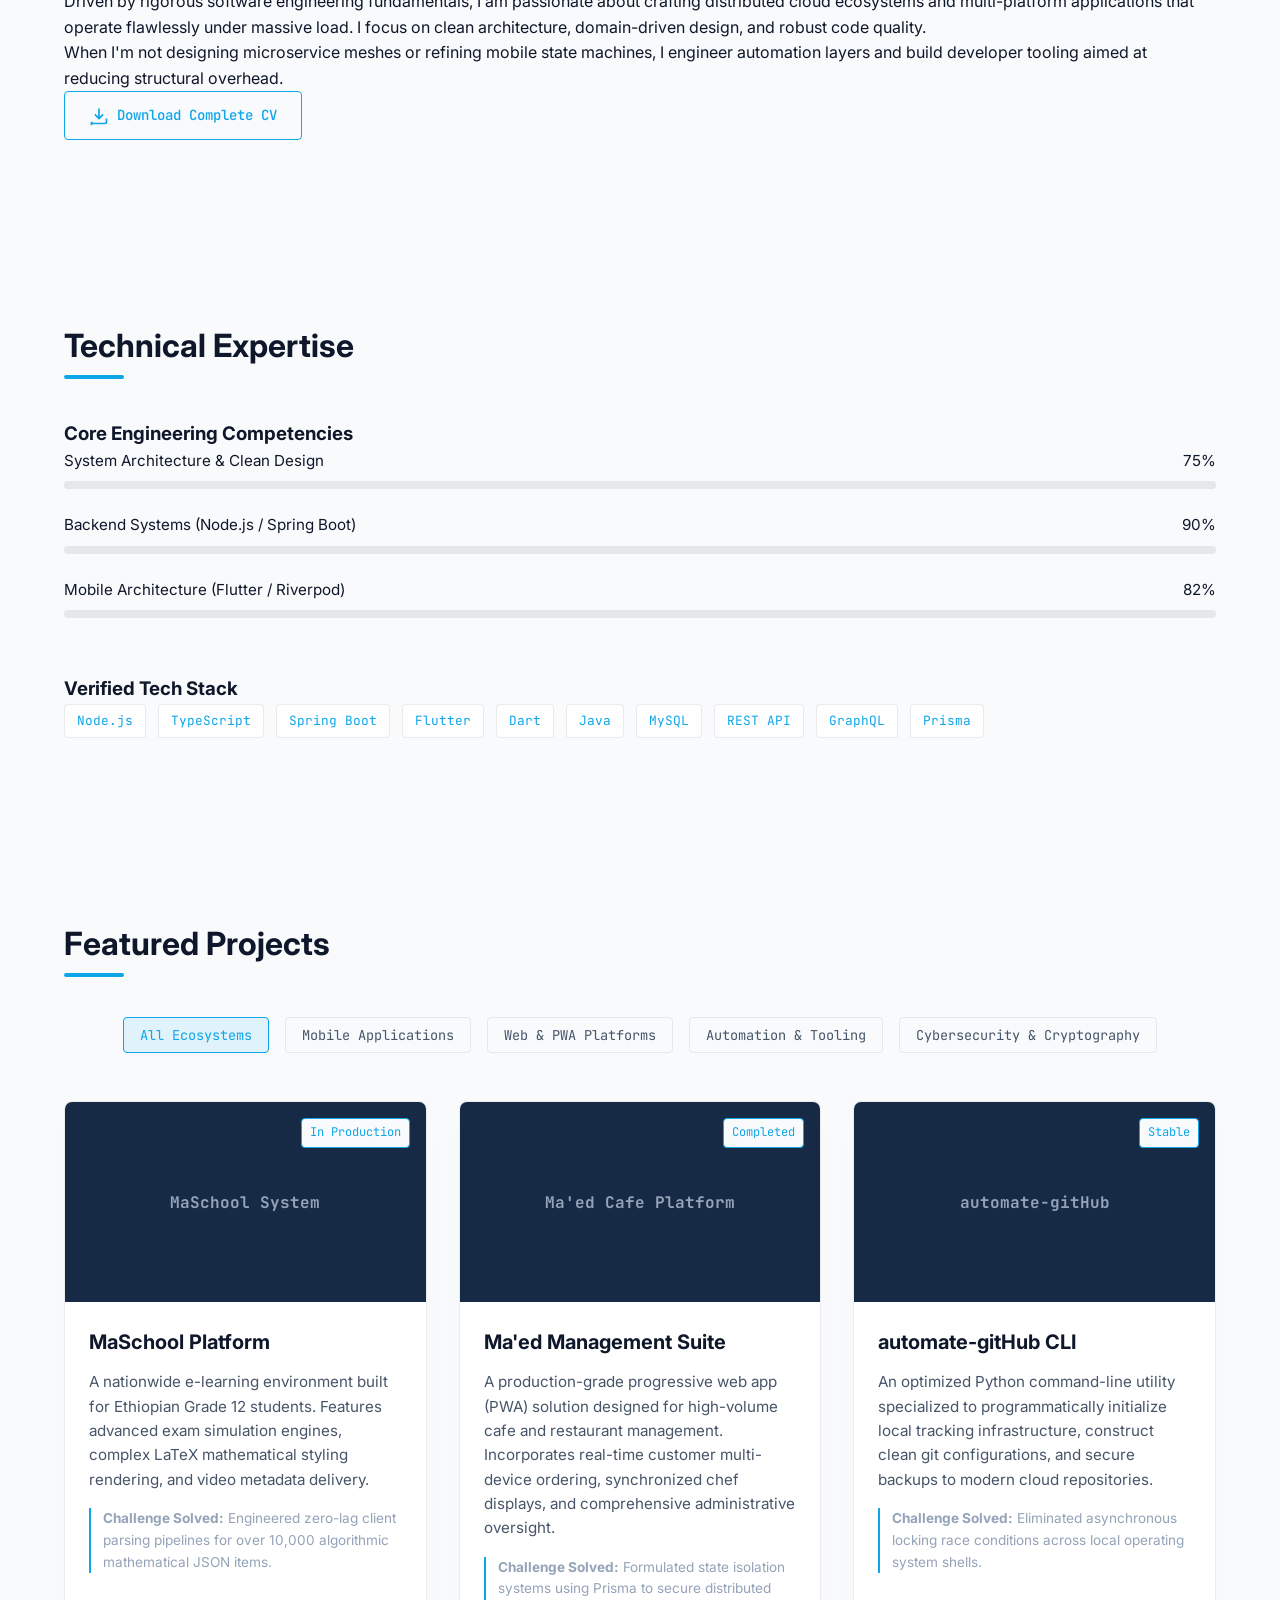
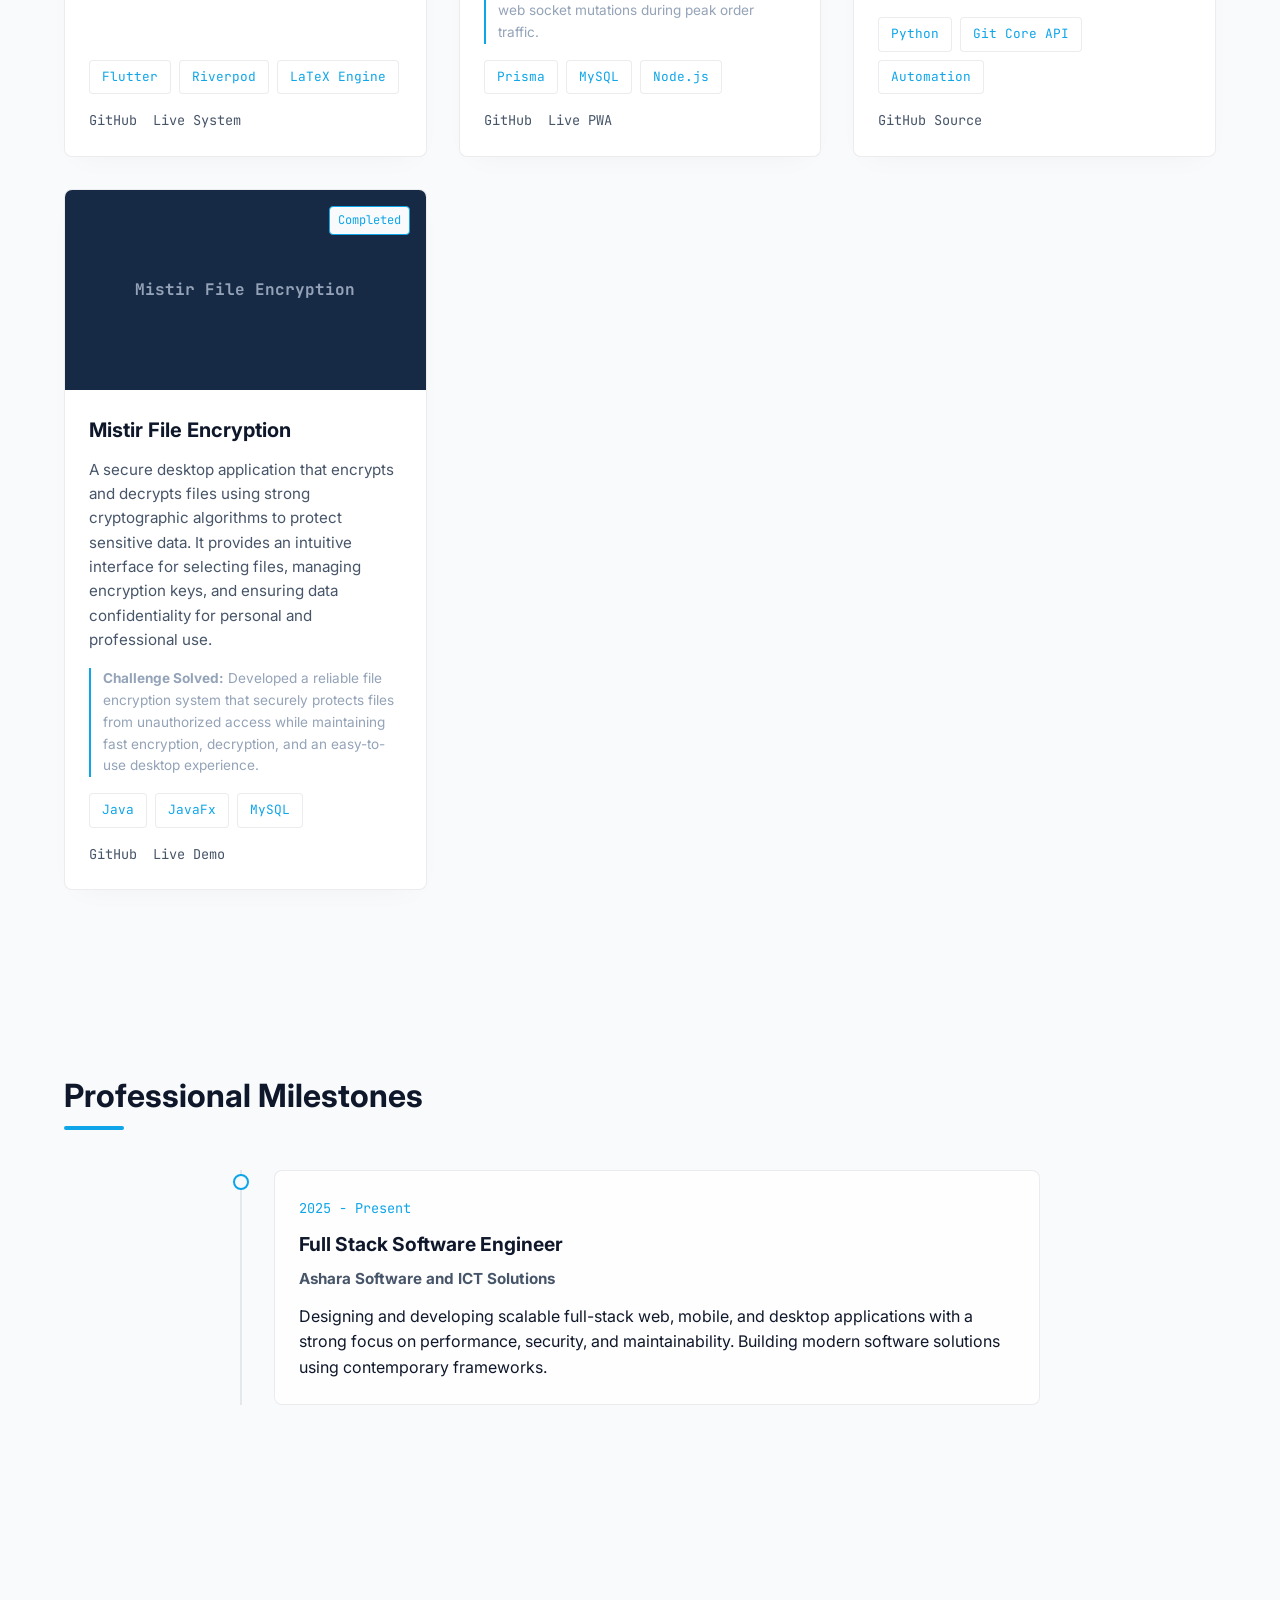
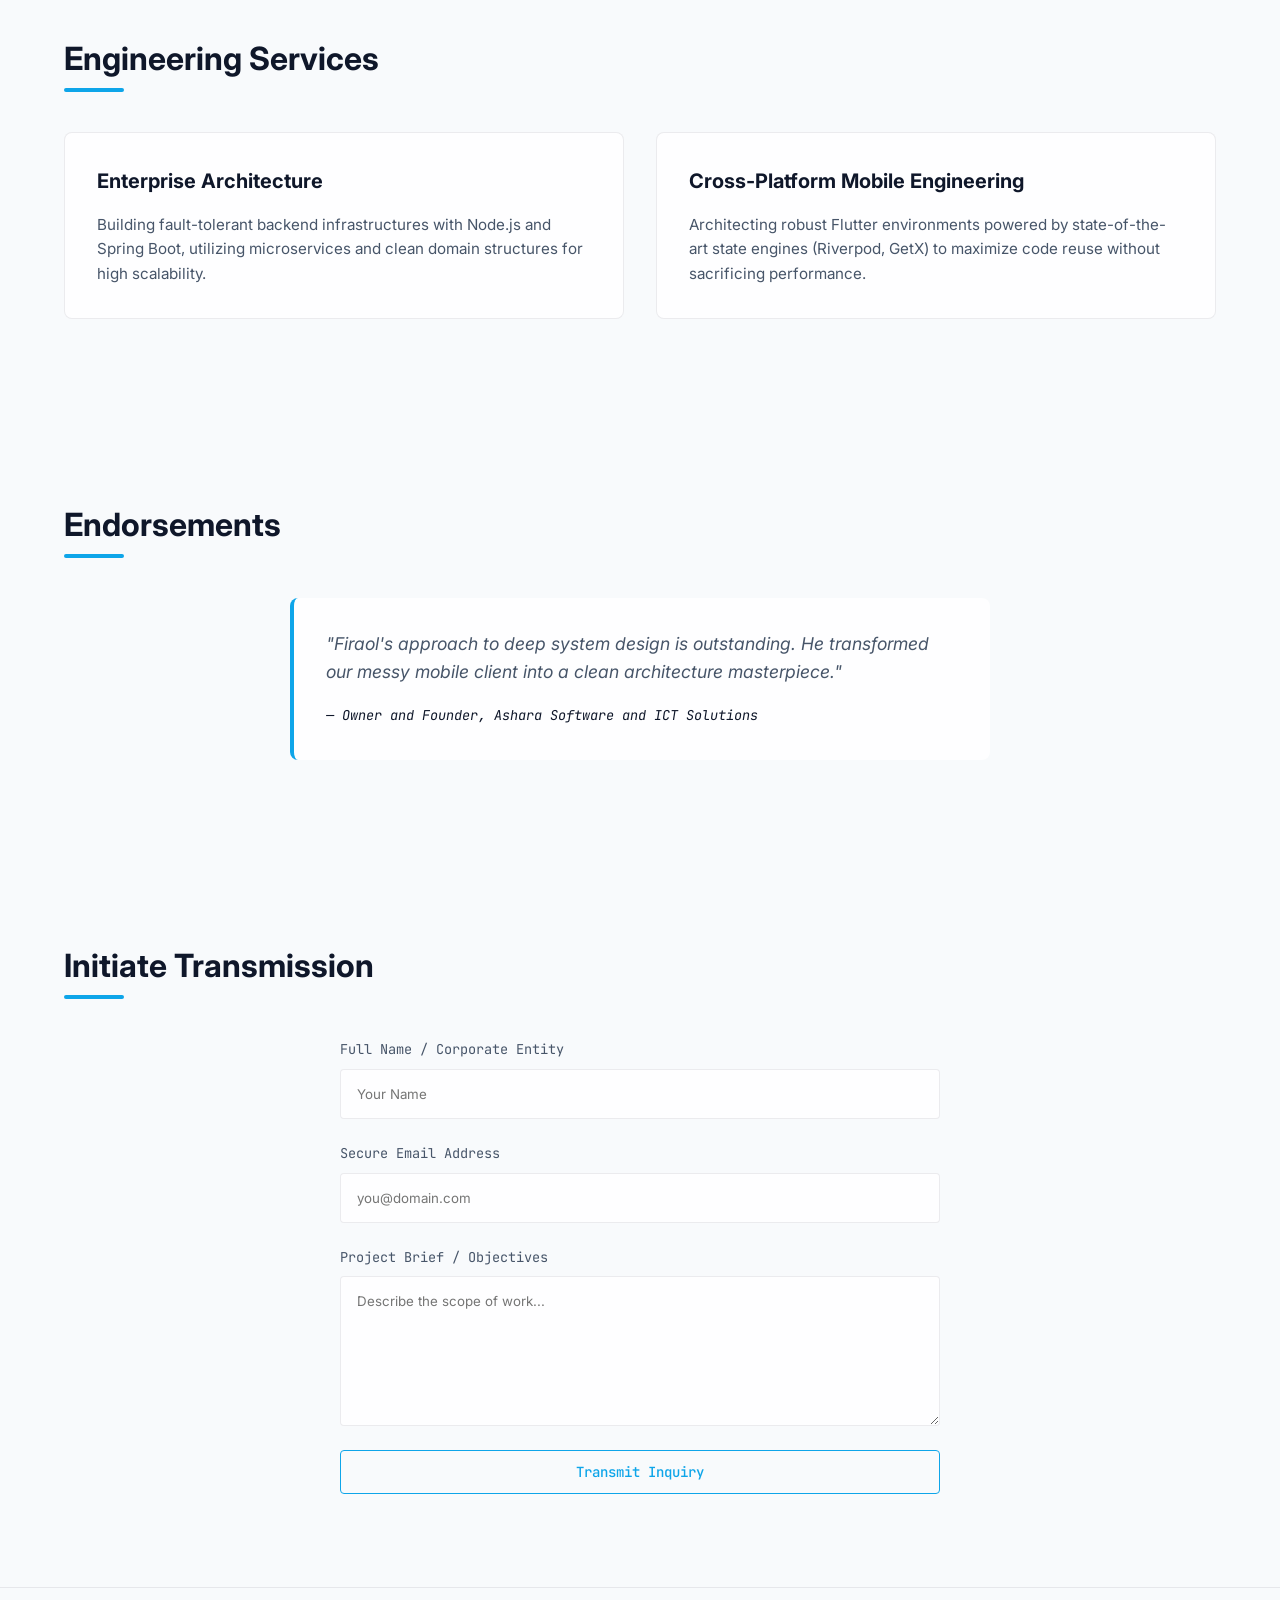
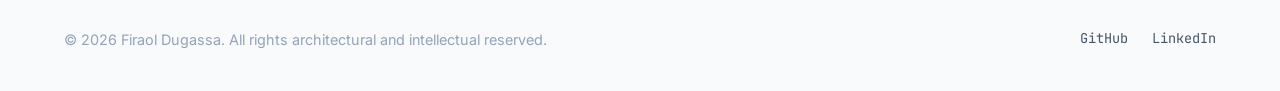
==== commit 50e095a0: "Updated a Endorsements Section" ====
--- a/index.html
+++ b/index.html
@@ -314,7 +314,7 @@
                 <div class="testimonials__grid grid scroll-reveal">
                     <blockquote class="testimonial">
                         <p class="testimonial__text">"Firaol's approach to deep system design is outstanding. He transformed our messy mobile client into a clean architecture masterpiece."</p>
-                        <cite class="testimonial__author">— Director of Technology, Enterprise Solutions</cite>
+                        <cite class="testimonial__author">— Owner and Founder, Ashara Software and ICT Solutions</cite>
                     </blockquote>
                 </div>
             </div>
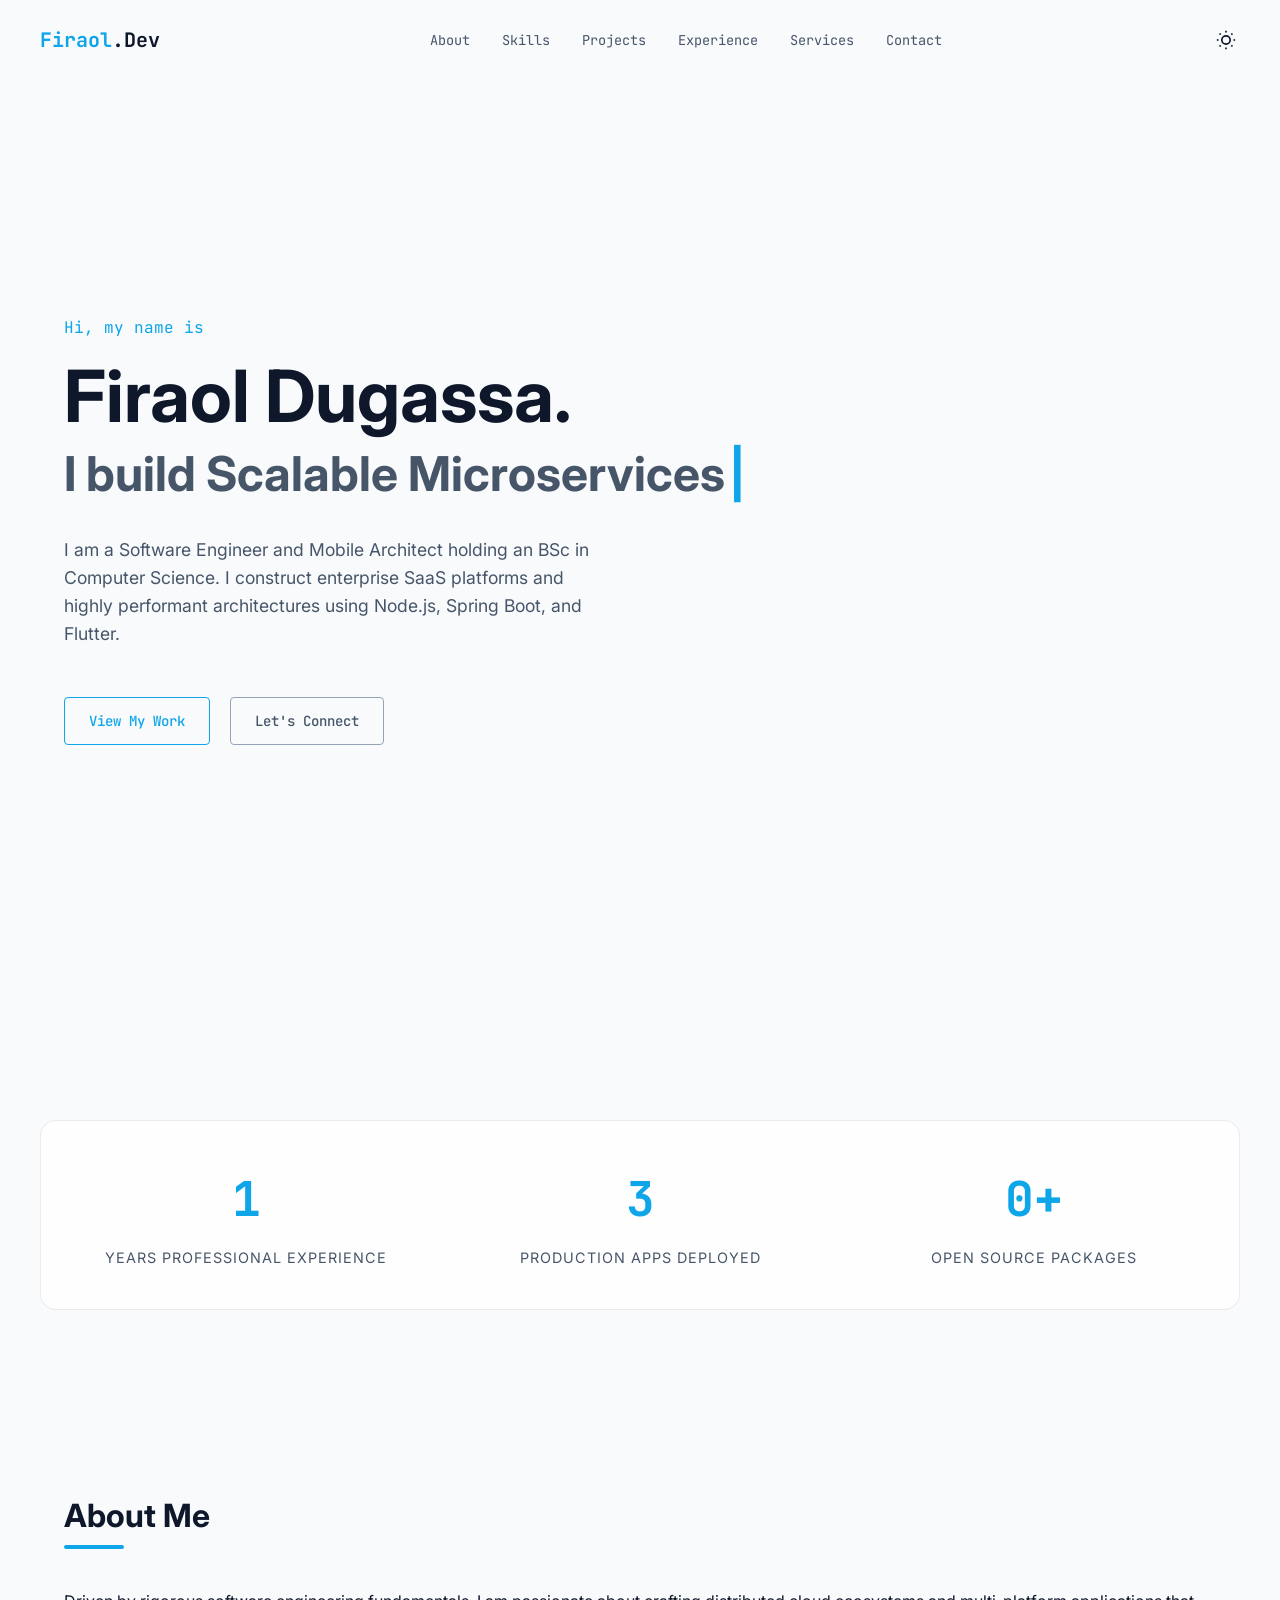
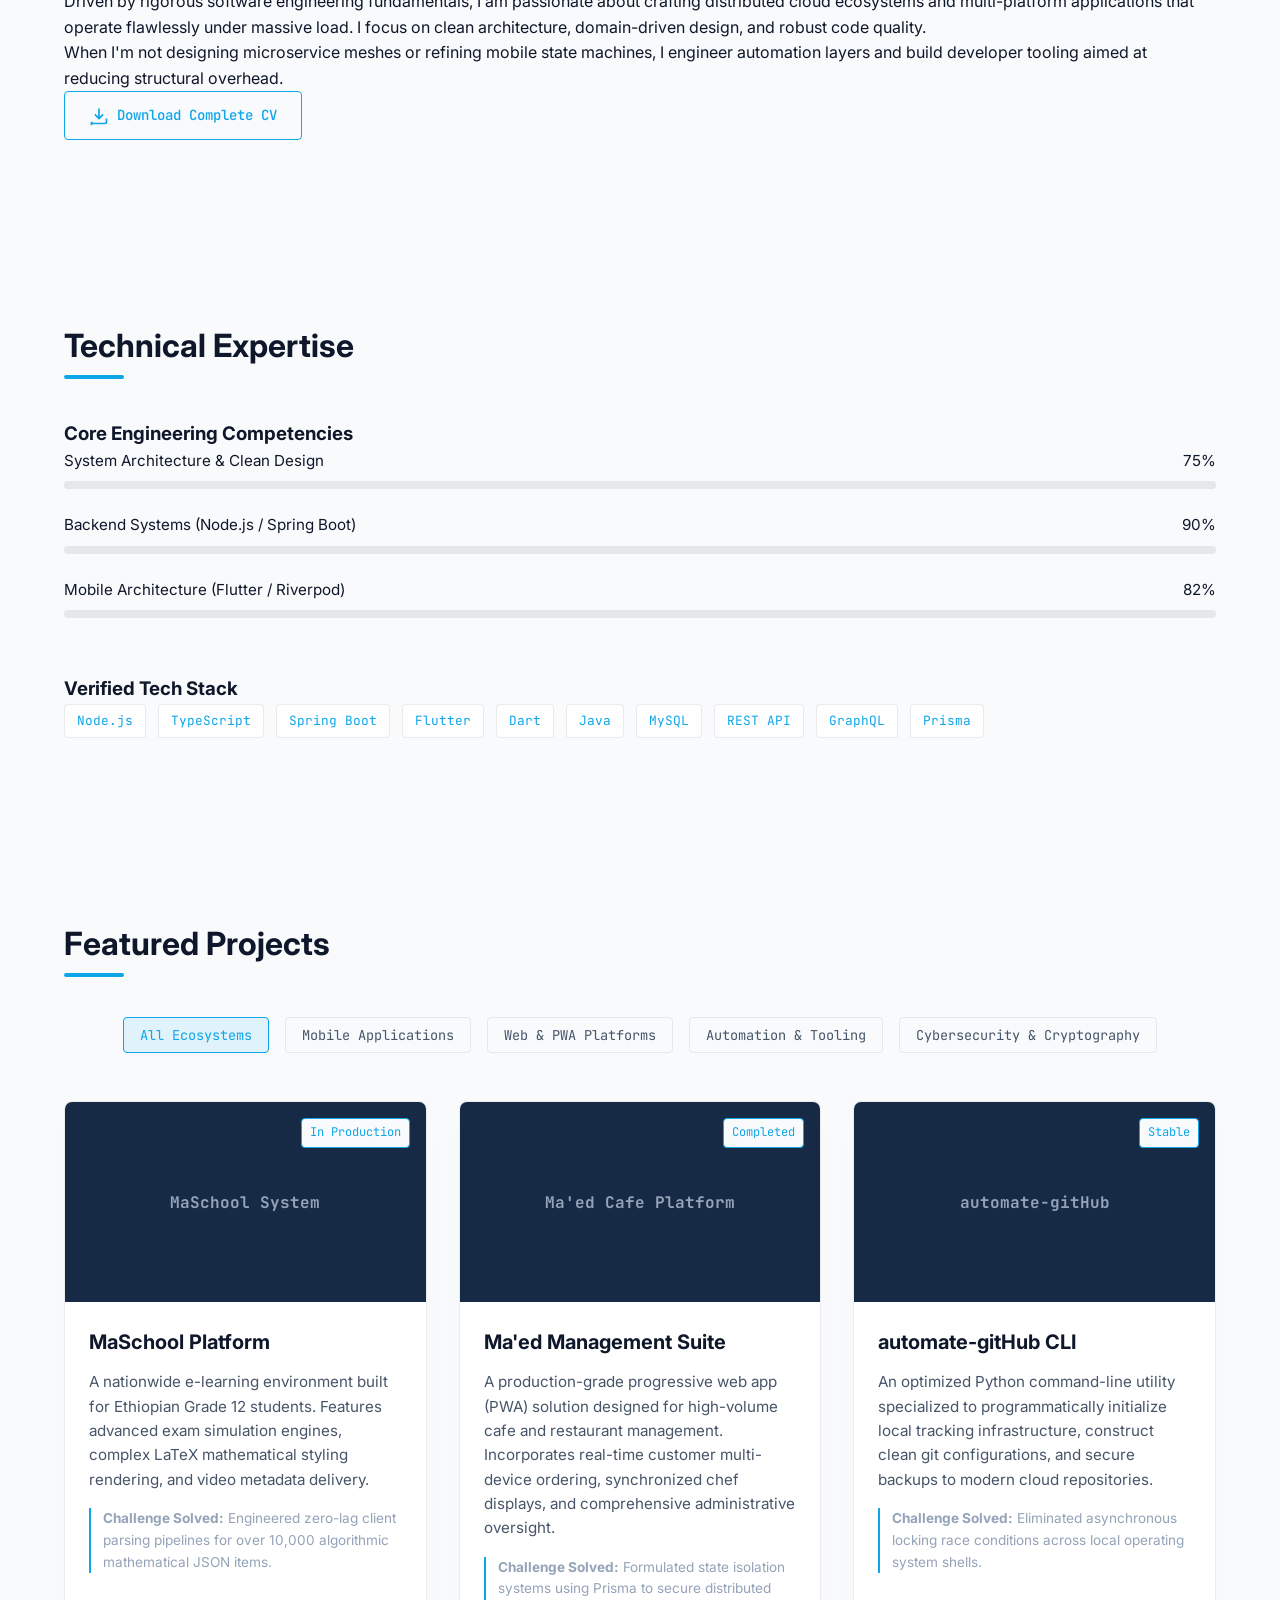
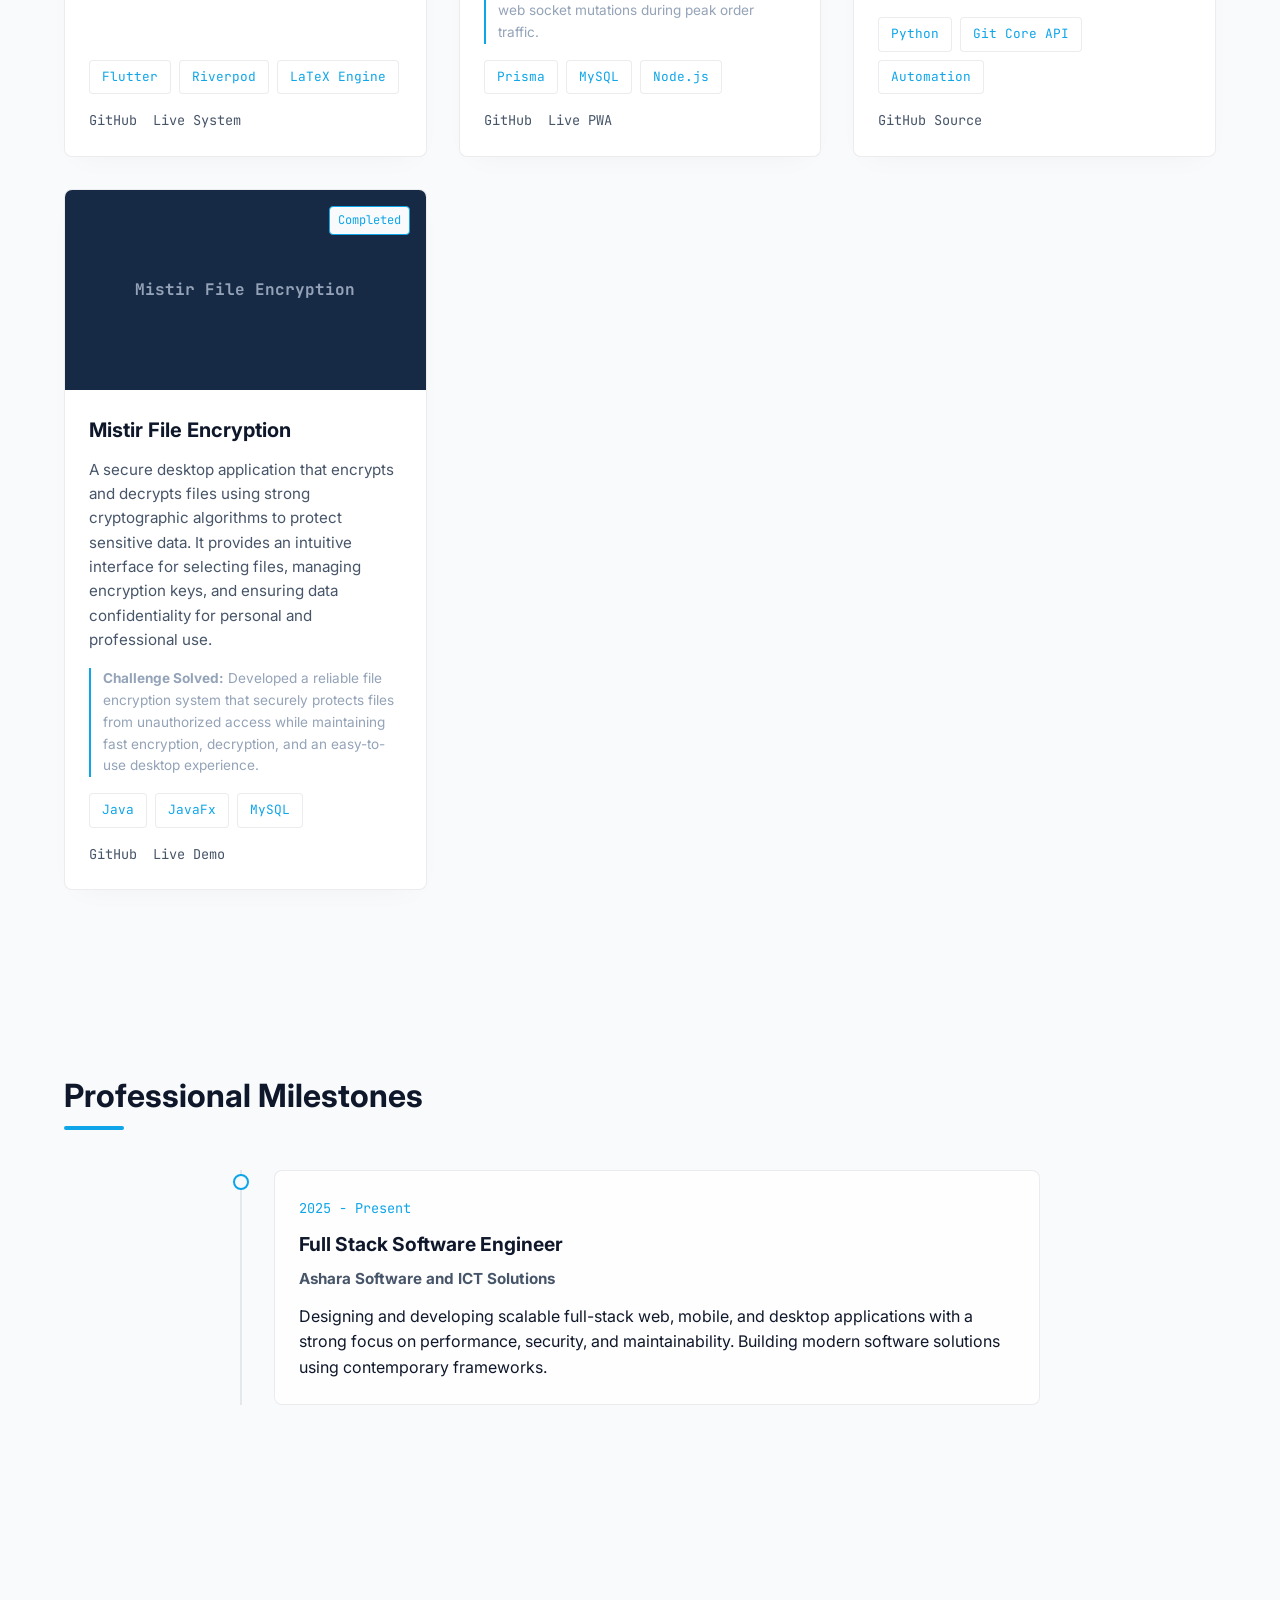
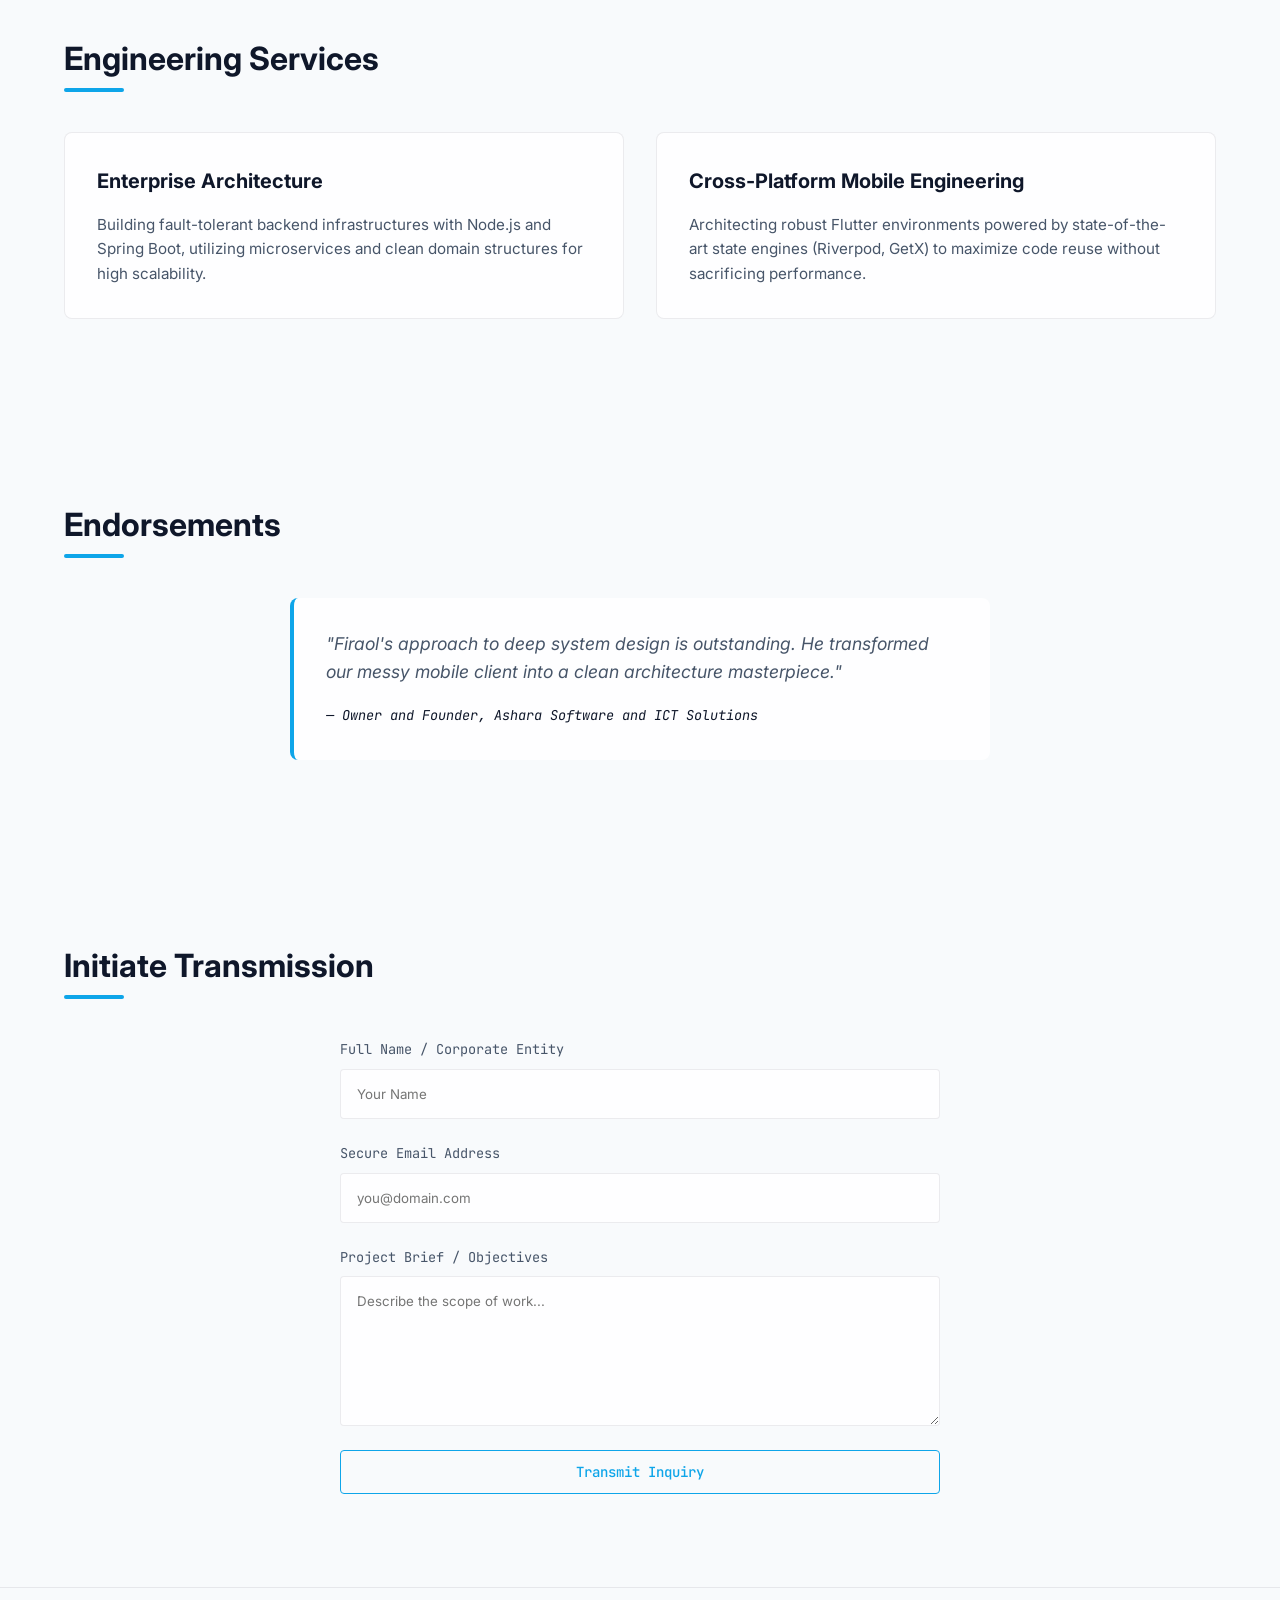
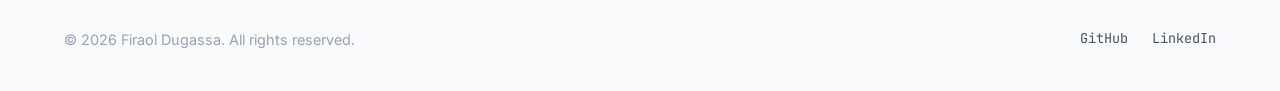
==== commit 88ff57a1: "Updated a footer Section" ====
--- a/index.html
+++ b/index.html
@@ -347,7 +347,7 @@
 
     <footer class="footer">
         <div class="footer__container container grid">
-            <p class="footer__copy">&copy; 2026 Firaol Dugassa. All rights architectural and intellectual reserved.</p>
+            <p class="footer__copy">&copy; <script>document.write(new Date().getFullYear())</script> Firaol Dugassa. All rights reserved.</p>
             <div class="footer__socials">
                 <a href="https://github.com" class="footer__social-link" target="_blank" rel="noopener" aria-label="GitHub Developer Profile">GitHub</a>
                 <a href="https://linkedin.com" class="footer__social-link" target="_blank" rel="noopener" aria-label="LinkedIn Professional Network">LinkedIn</a>
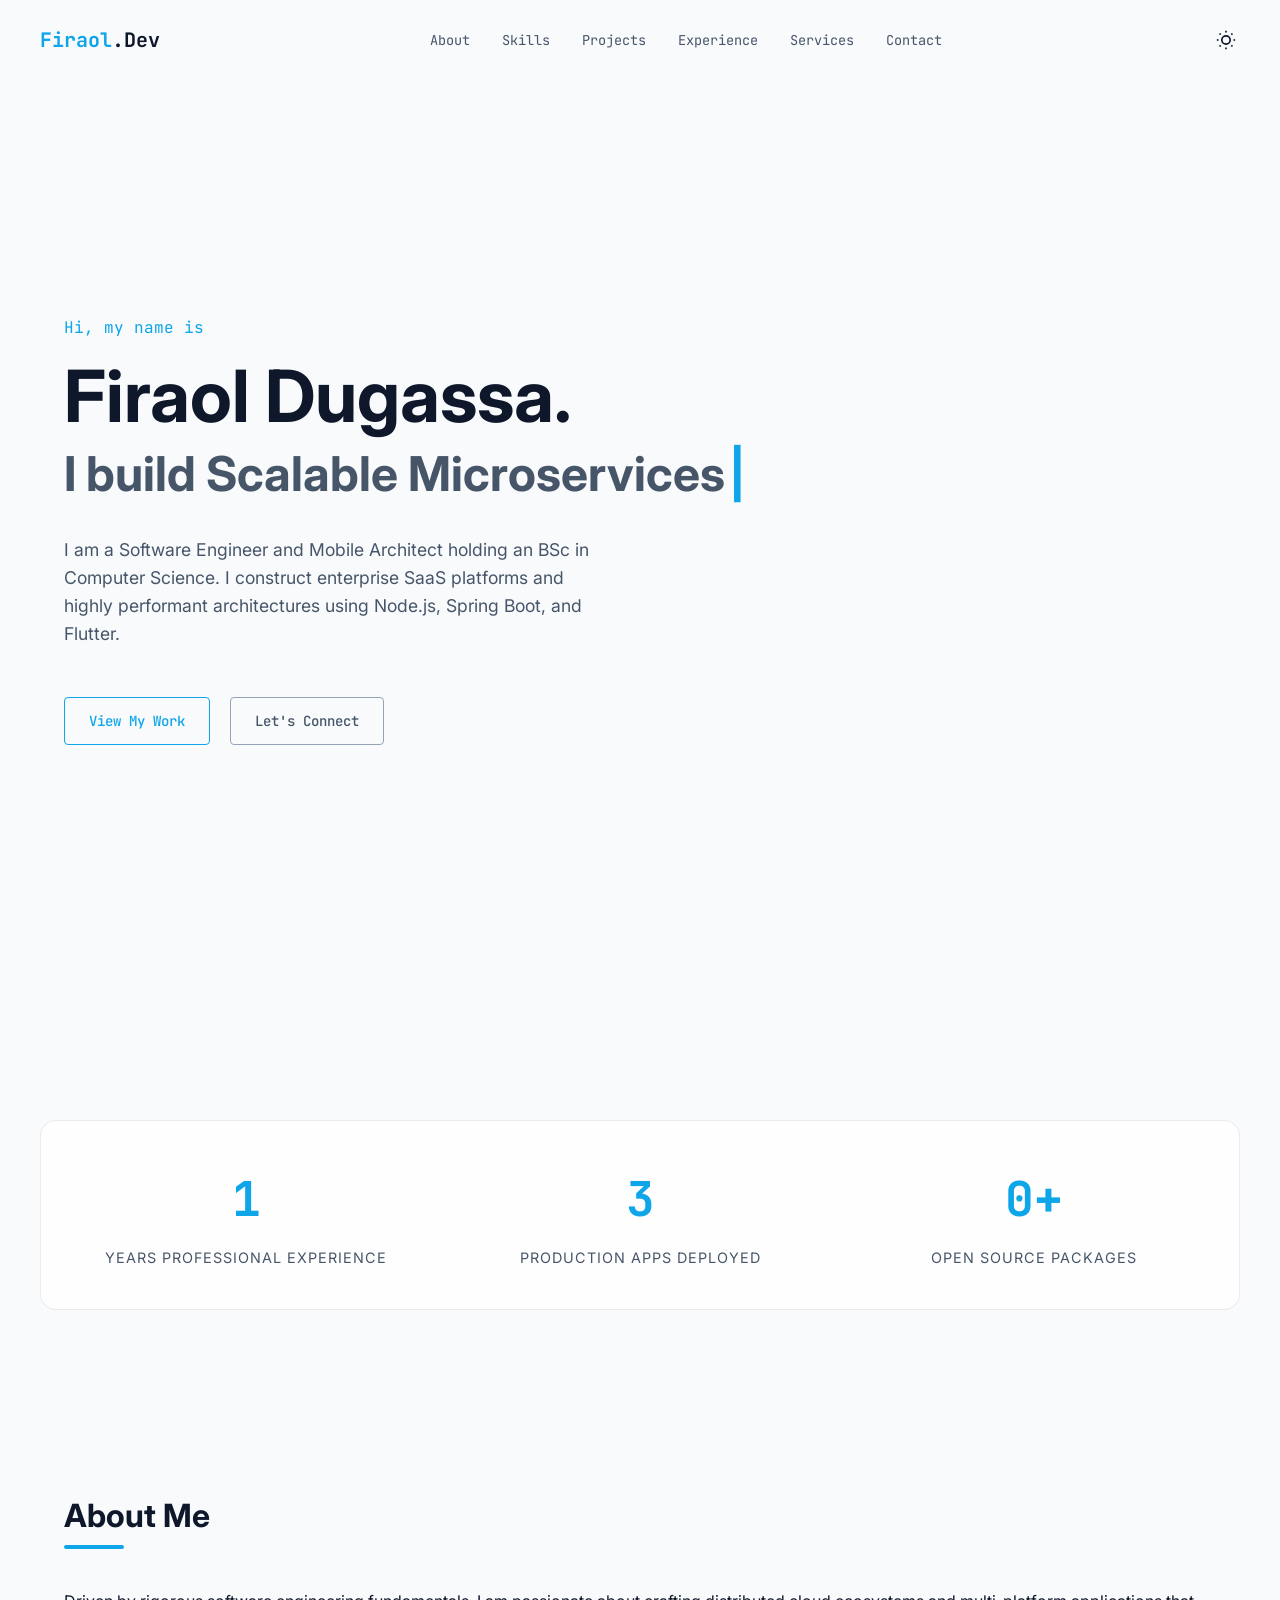
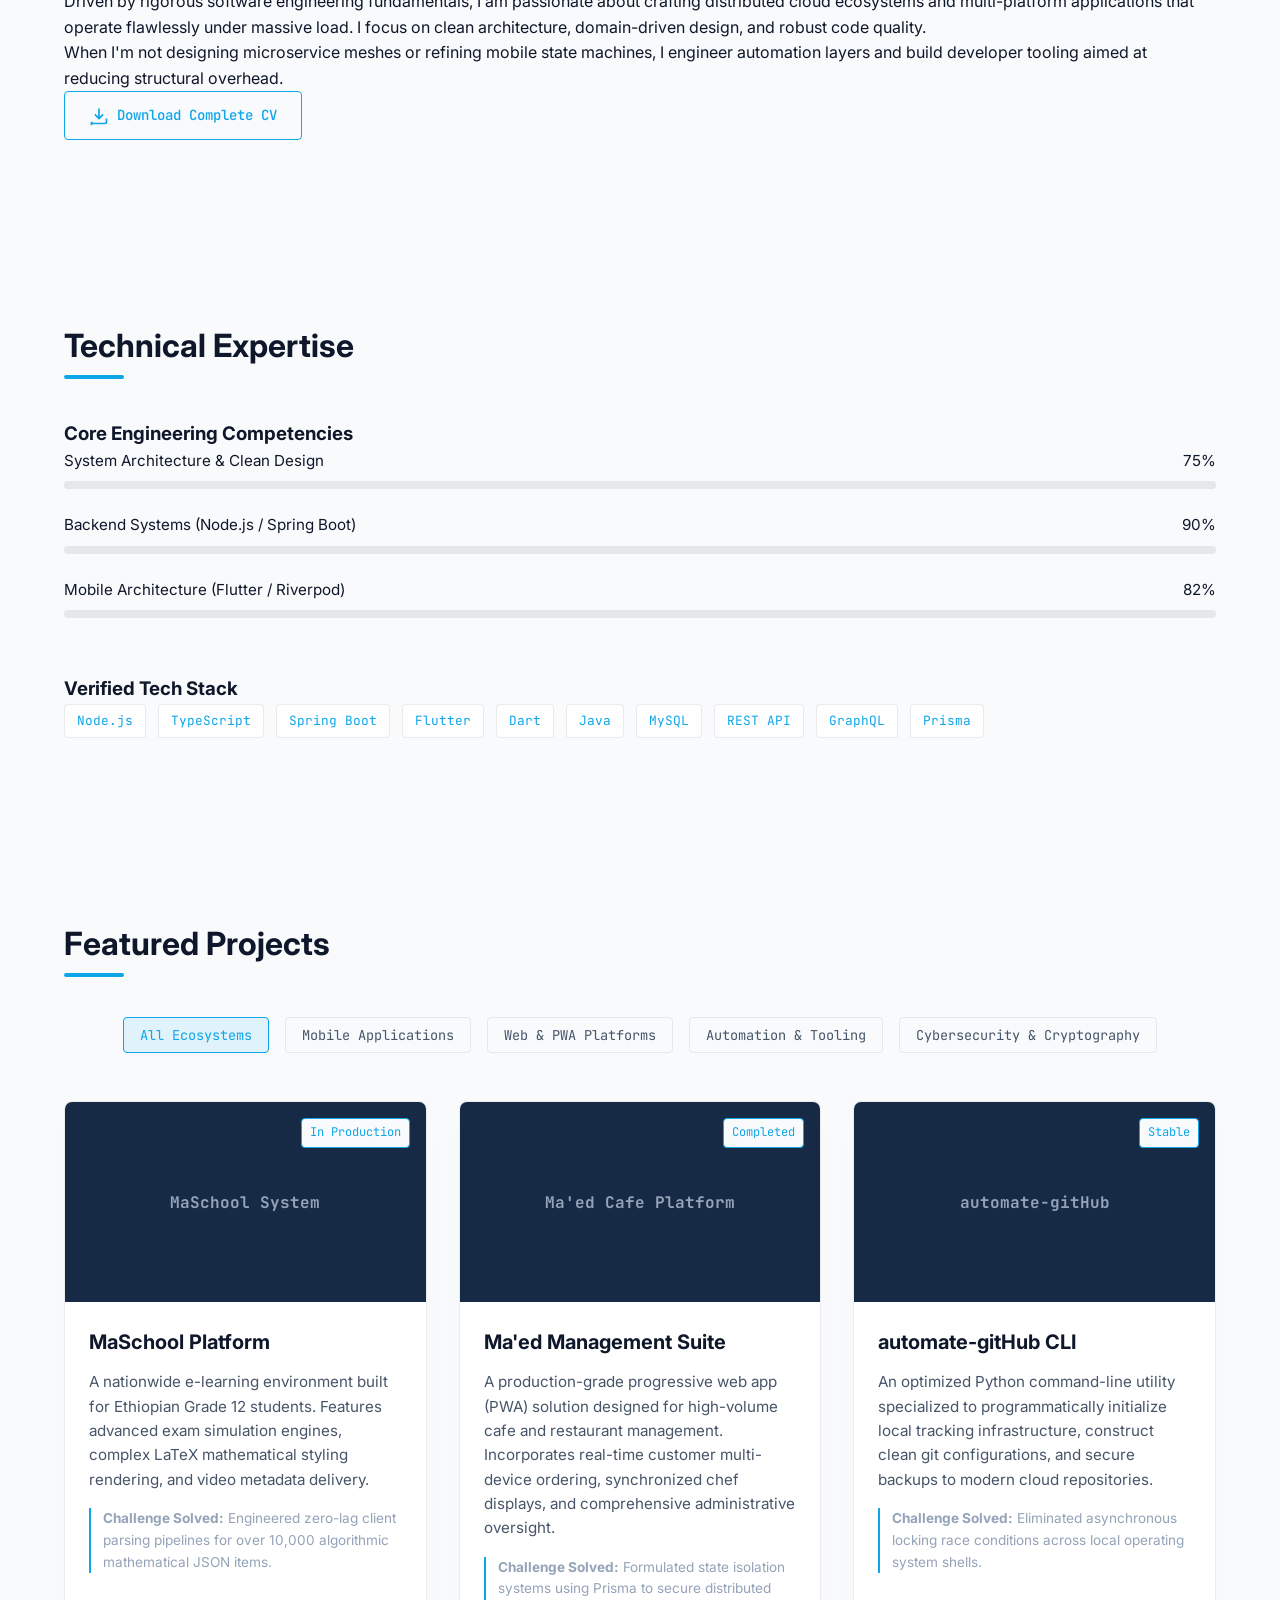
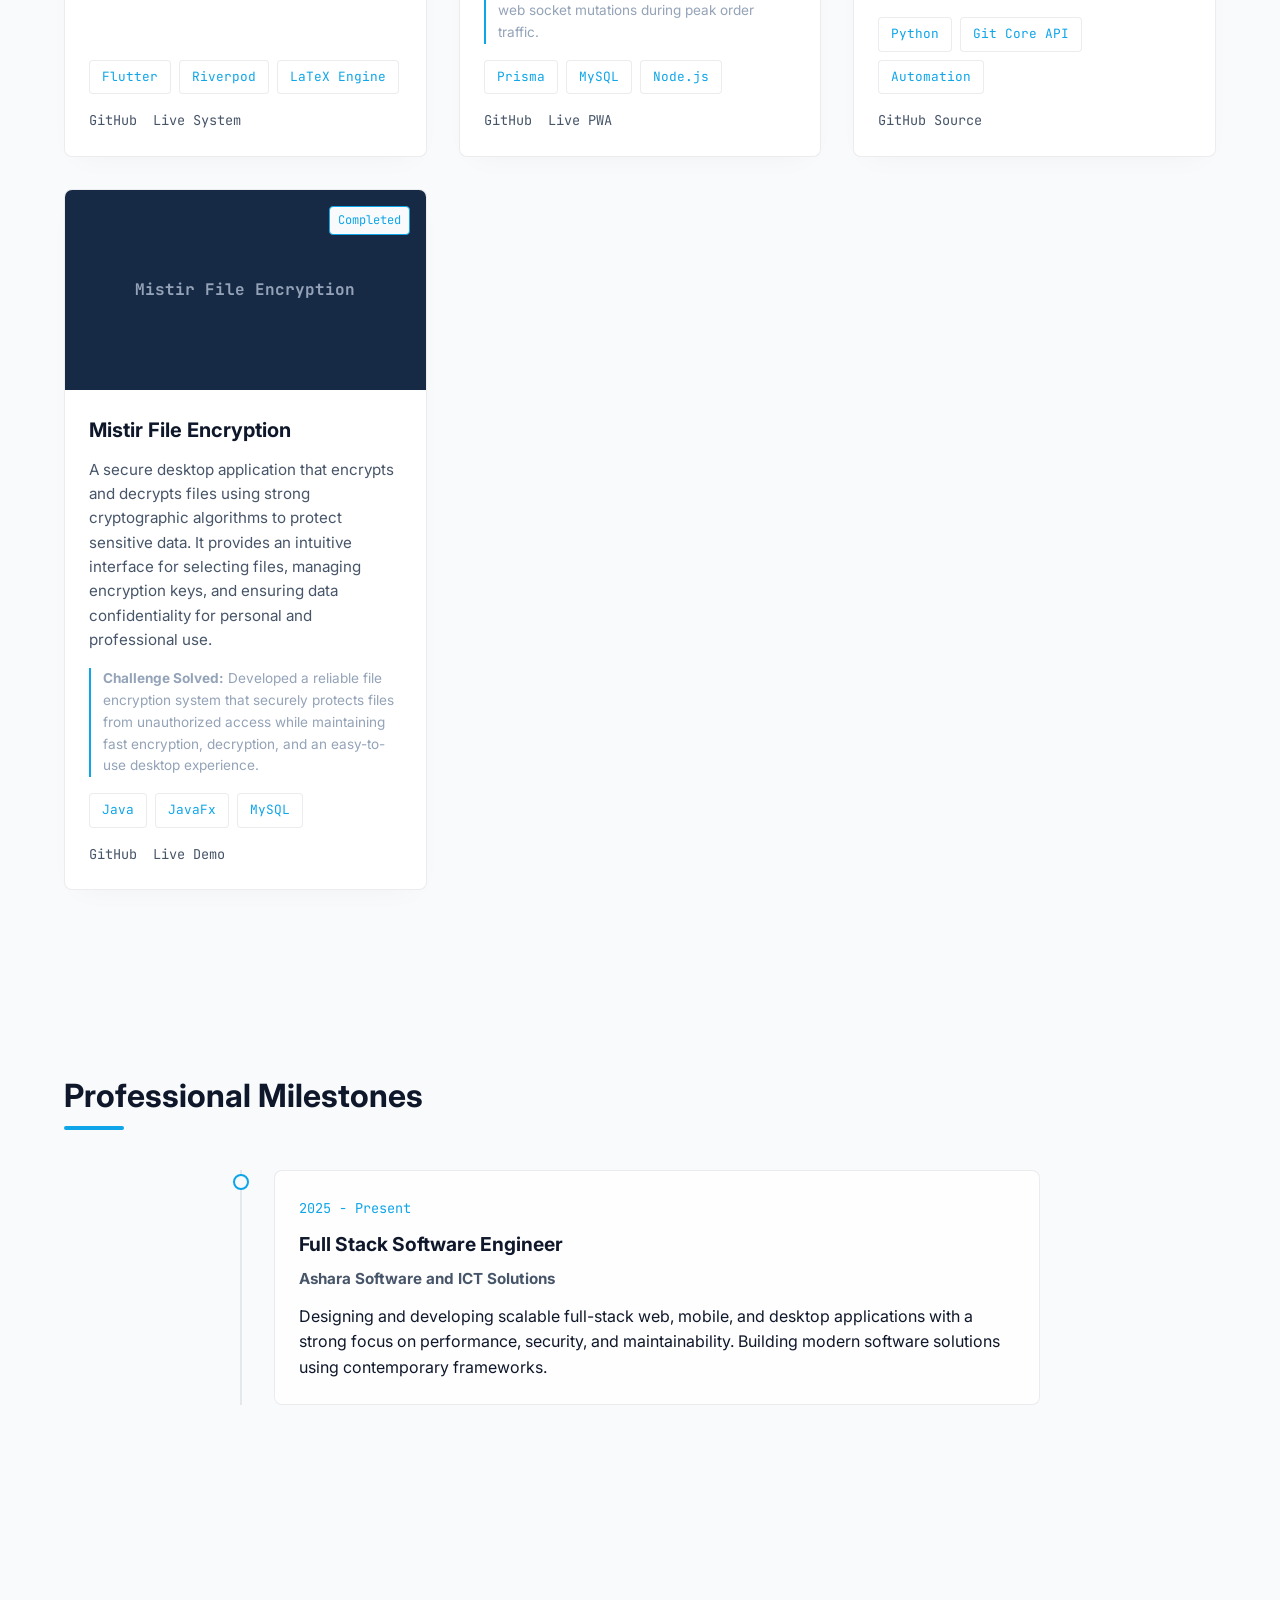
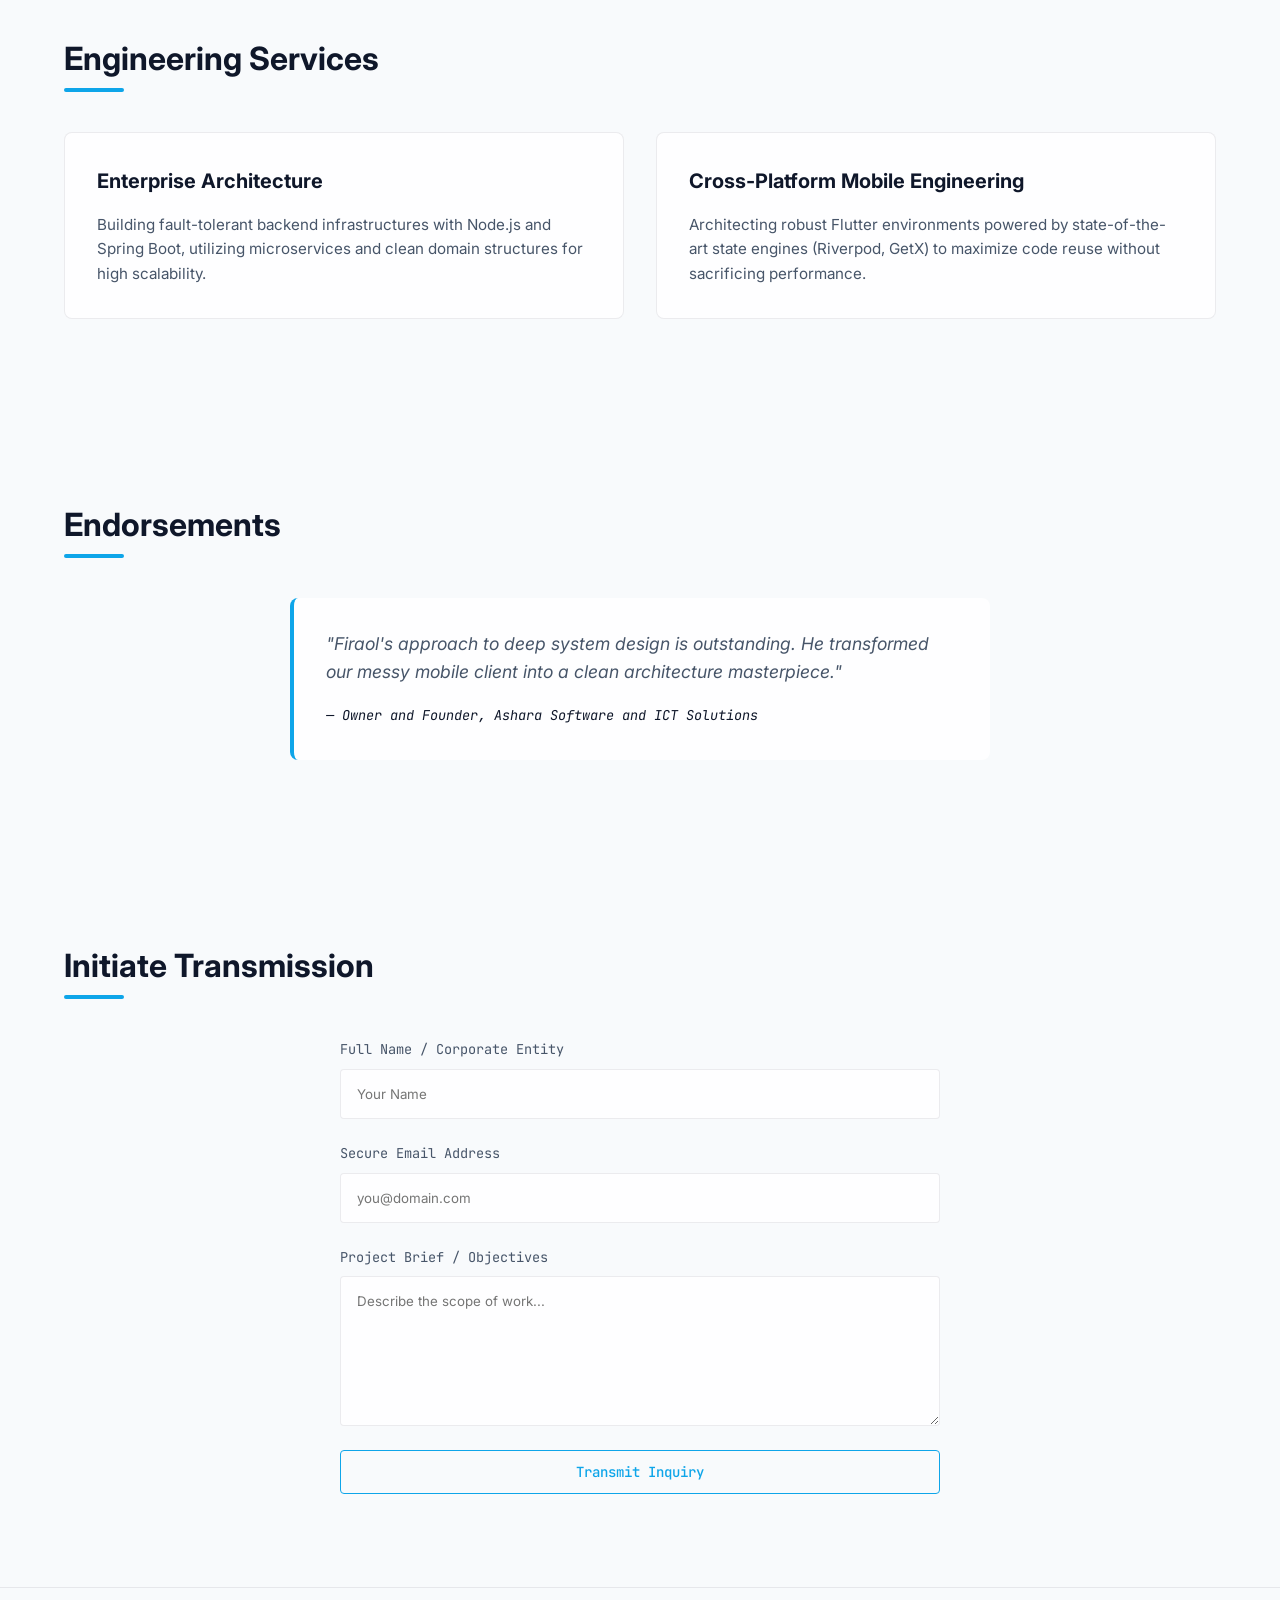
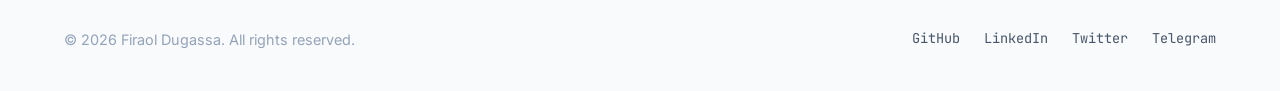
==== commit ae9451e8: "Updated social media account links" ====
--- a/index.html
+++ b/index.html
@@ -349,8 +349,10 @@
         <div class="footer__container container grid">
             <p class="footer__copy">&copy; <script>document.write(new Date().getFullYear())</script> Firaol Dugassa. All rights reserved.</p>
             <div class="footer__socials">
-                <a href="https://github.com" class="footer__social-link" target="_blank" rel="noopener" aria-label="GitHub Developer Profile">GitHub</a>
-                <a href="https://linkedin.com" class="footer__social-link" target="_blank" rel="noopener" aria-label="LinkedIn Professional Network">LinkedIn</a>
+                <a href="https://github.com/FiraolDug" class="footer__social-link" target="_blank" rel="noopener" aria-label="GitHub Developer Profile">GitHub</a>
+                <a href="https://www.linkedin.com/in/firaol-dugassa-dev84a913369" class="footer__social-link" target="_blank" rel="noopener" aria-label="LinkedIn Professional Network">LinkedIn</a>
+                <a href="https://twitter.com" class="footer__social-link" target="_blank" rel="noopener" aria-label="Twitter Profile">Twitter</a>
+                <a href="https://t.me/firaol_dugassa" class="footer__social-link" target="_blank" rel="noopener" aria-label="Instagram Profile">Telegram</a>
             </div>
         </div>
     </footer>
